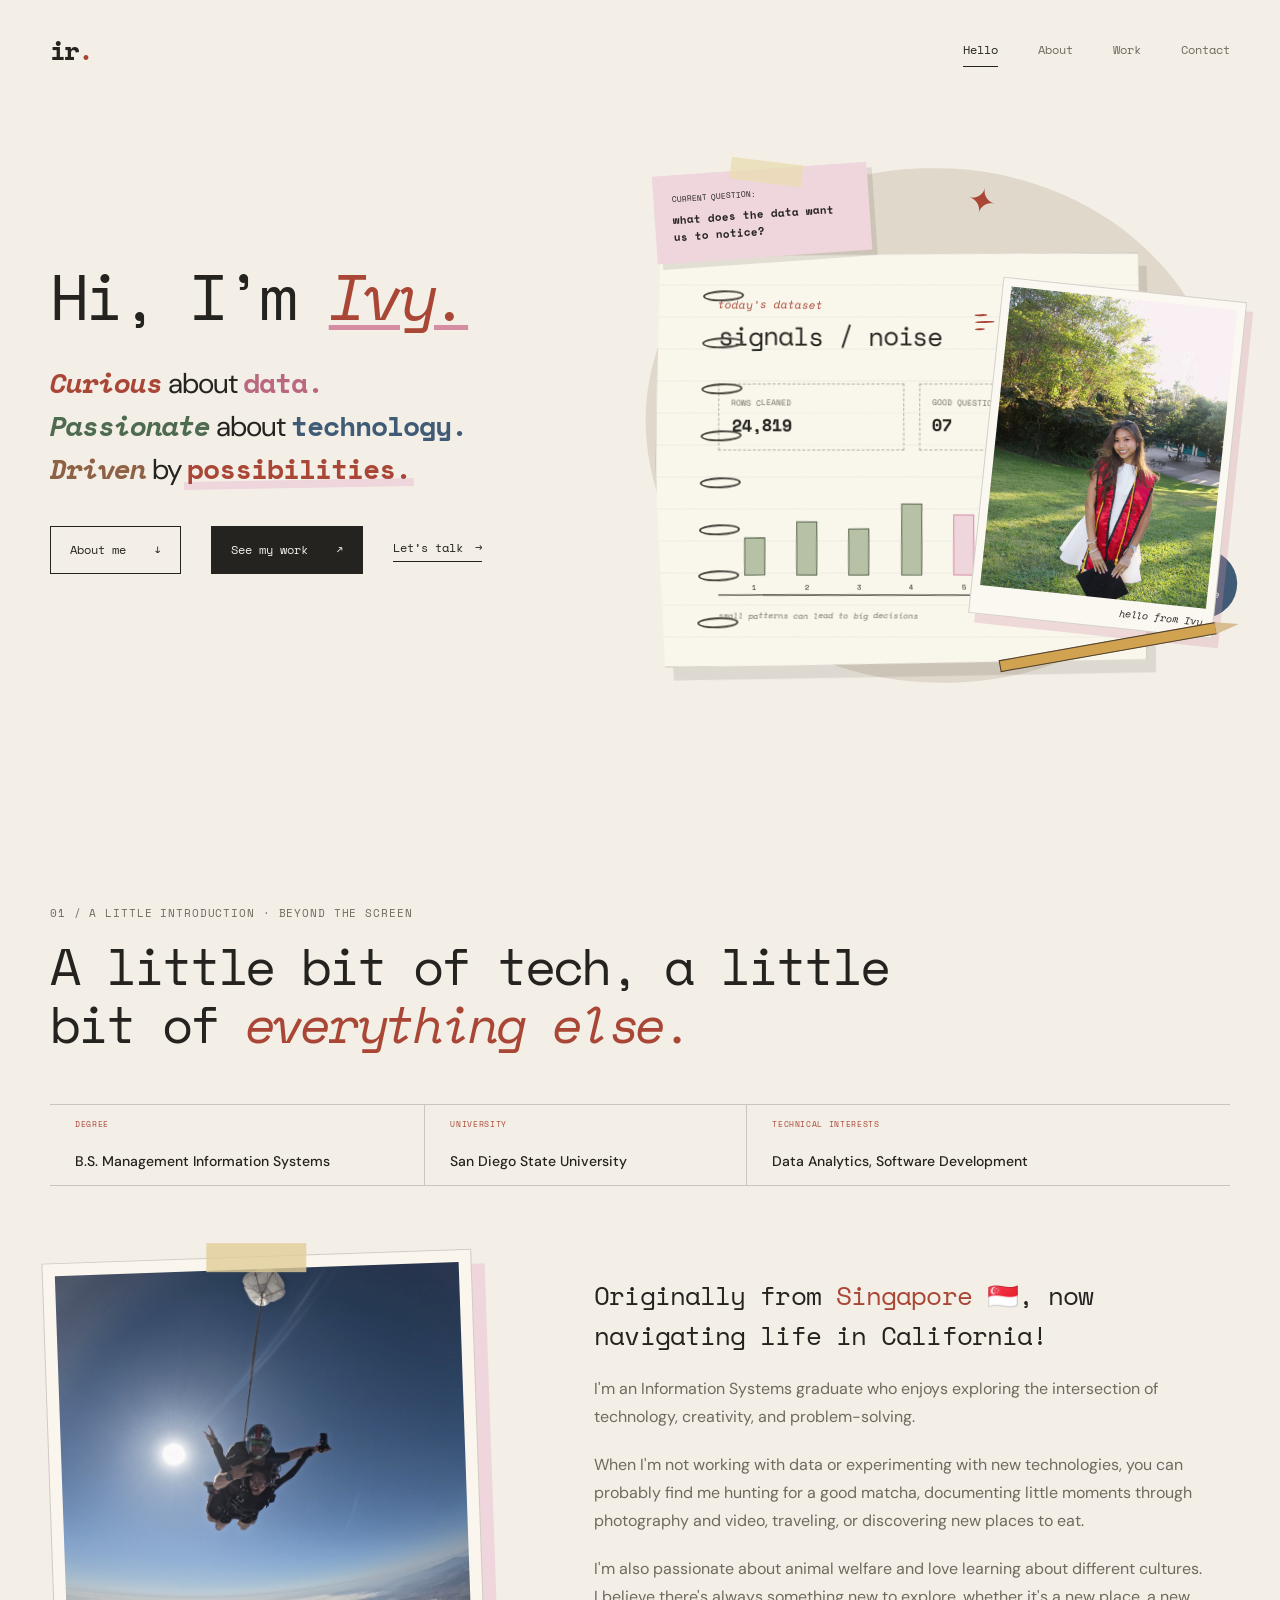
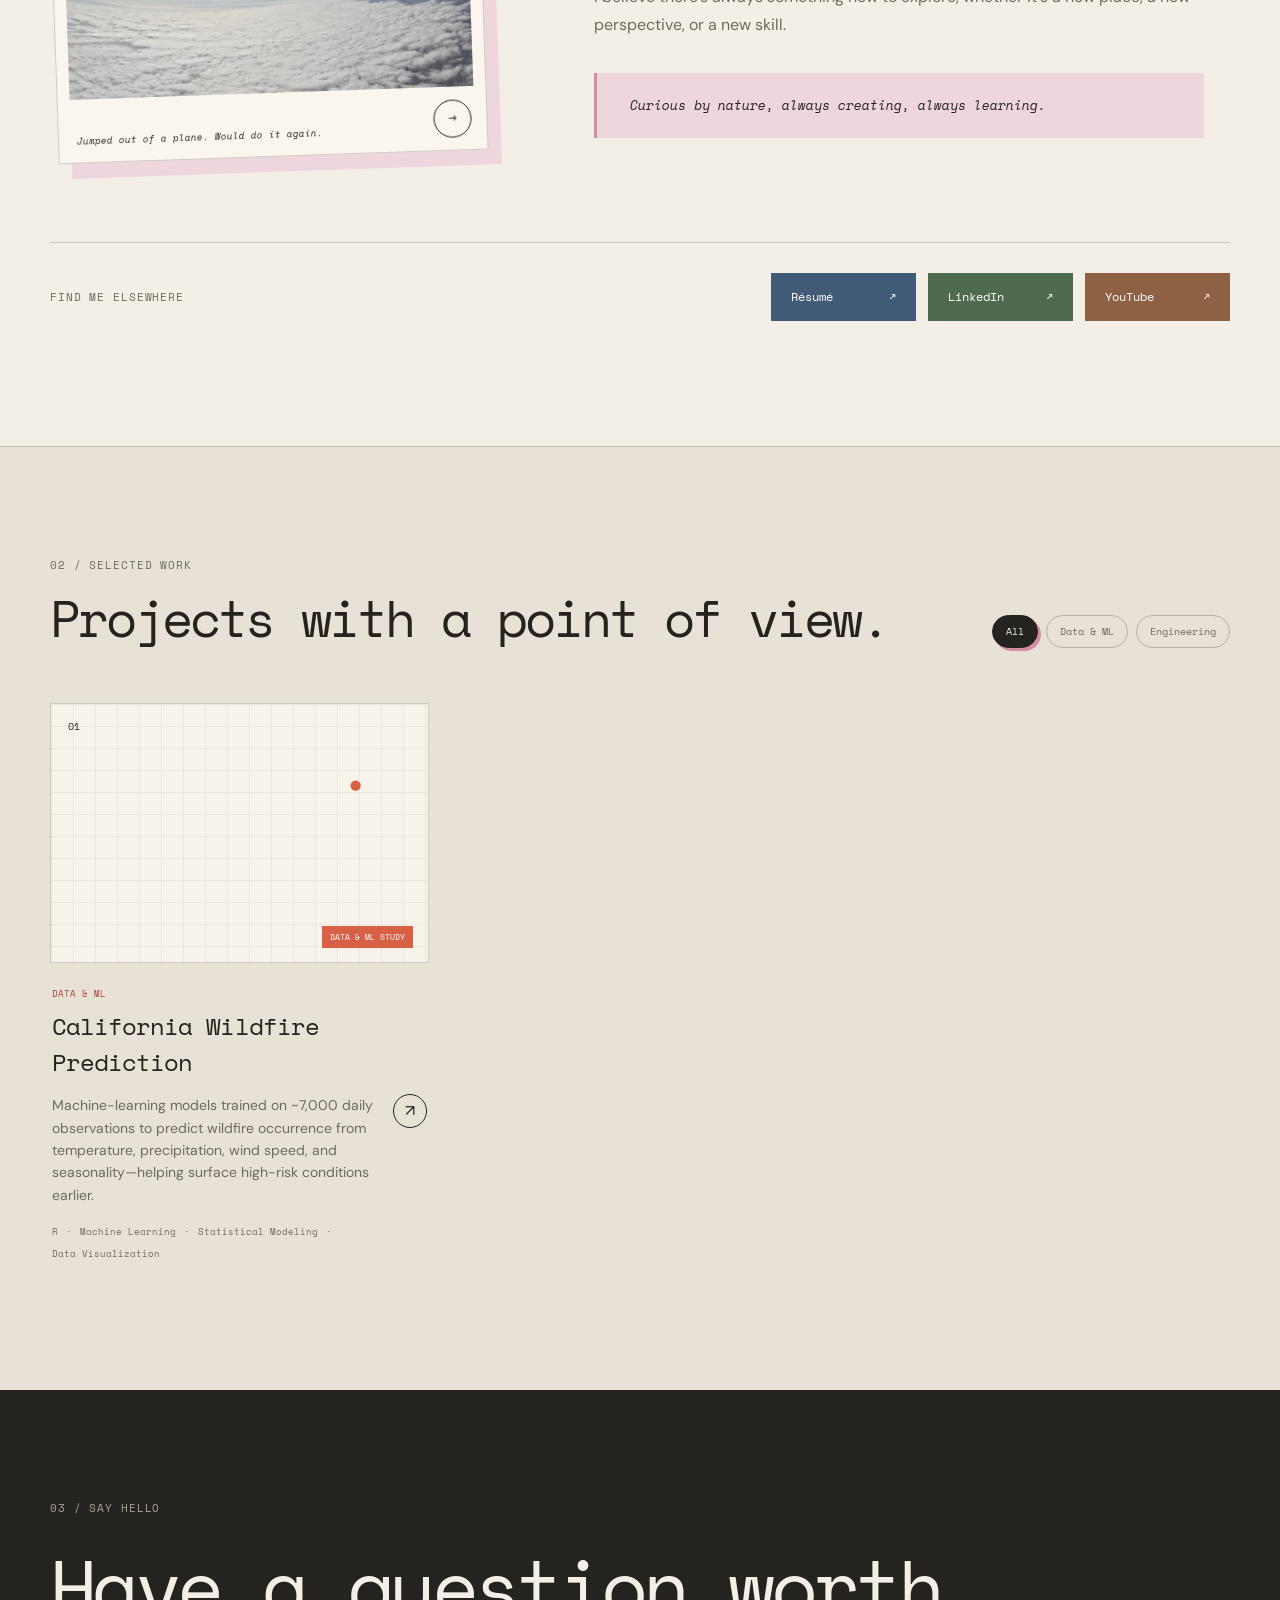
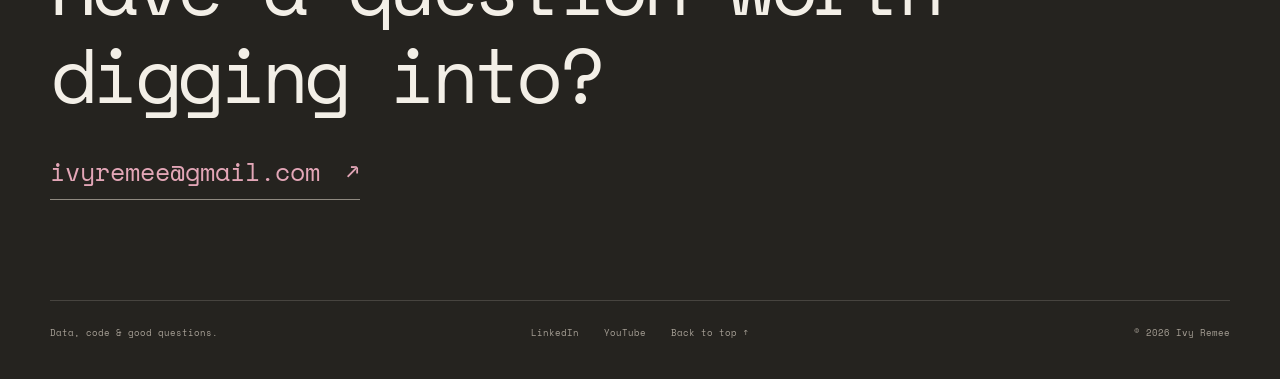
==== index.html @ c8274f77 "Update image sources from .jpg to .png" ====
<!DOCTYPE html>
<html lang="en">
<head>
  <meta charset="UTF-8">
  <meta name="viewport" content="width=device-width, initial-scale=1.0">
  <title>Ivy Remee | Portfolio</title>
  <link rel="icon" href="favicon.png">
  <style>
    @import url("https://fonts.googleapis.com/css2?family=DM+Sans:wght@400;500;600&family=Space+Mono:ital,wght@0,400;0,700;1,400&display=swap");

    /* ==========================================================
       Design tokens
       ========================================================== */
    :root {
      /* colors */
      --color-paper: #f3efe7;
      --color-ink: #25231f;
      --color-muted: #6f6a60;
      --color-terracotta: #a94635;
      --color-pink: #d58da3;
      --color-pink-soft: #efd6dc;
      --color-sage: #b6c1a6;
      --color-line: rgba(37, 35, 31, 0.2);
      --color-green: #4e6b50;
      --color-blue: #405b75;
      --color-brown: #8e6145;
      --color-fire: #d86045;
      --color-rose: #b96880;
      --color-desk: #dfd8cb;
      --color-work: #e8e1d5;
      --color-card: #f7f3eb;
      --color-footer-muted: #a7a096;

      /* typography */
      --font-sans: "DM Sans", sans-serif;
      --font-mono: "Space Mono", monospace;
      --fs-7: 7px;
      --fs-8: 8px;
      --fs-9: 9px;
      --fs-10: 10px;
      --fs-11: 11px;
      --fs-12: 12px;
      --fs-13: 13px;
      --fs-14: 14px;
      --fs-16: 16px;
      --fs-17: 17px;
      --fs-18: 18px;
      --fs-24: 24px;
      --fs-26: 26px;

      /* spacing */
      --space-4: 4px;
      --space-8: 8px;
      --space-12: 12px;
      --space-14: 14px;
      --space-16: 16px;
      --space-20: 20px;
      --space-22: 22px;
      --space-24: 24px;
      --space-25: 25px;
      --space-30: 30px;
      --space-35: 35px;
      --space-40: 40px;
      --space-55: 55px;
      --space-65: 65px;

      /* layout */
      --shell-width: 1180px;
      --header-height: 100px;
    }

    /* ==========================================================
       Reset / base
       ========================================================== */
    *,
    *::before,
    *::after {
      box-sizing: border-box;
      border: 0 solid;
      margin: 0;
      padding: 0;
    }

    html {
      scroll-behavior: smooth;
      line-height: 1.5;
      -webkit-text-size-adjust: 100%;
    }

    body {
      min-width: 320px;
      overflow-x: clip;
      background: var(--color-paper);
      color: var(--color-ink);
      font-family: var(--font-sans);
    }

    h1, h2, h3 { font-size: inherit; font-weight: inherit; }
    a { color: inherit; text-decoration: inherit; -webkit-tap-highlight-color: transparent; }
    strong { font-weight: bolder; }
    ul { list-style: none; }
    img, svg { display: block; vertical-align: middle; }
    img { max-width: 100%; height: auto; }

    button {
      font: inherit;
      color: inherit;
      background: transparent;
      cursor: pointer;
      -webkit-tap-highlight-color: transparent;
    }

    ::selection {
      background: var(--color-pink-soft);
      color: var(--color-ink);
    }

    /* ==========================================================
       Shared blocks
       ========================================================== */
    .page-shell {
      width: min(var(--shell-width), calc(100% - 80px));
      margin: 0 auto;
    }

    .kicker {
      display: flex;
      align-items: center;
      gap: 10px;
      color: var(--color-muted);
      font-family: var(--font-mono);
      font-size: var(--fs-11);
      letter-spacing: 0.08em;
      text-transform: uppercase;
    }

    .kicker--light {
      color: #aaa398;
    }

    .section-title {
      margin-top: 15px;
      font-family: var(--font-mono);
      font-size: clamp(32px, 4vw, 52px);
      font-weight: 400;
      letter-spacing: -0.06em;
      line-height: 1.15;
    }

    .section-title--footer {
      margin: 25px 0 35px;
      font-size: clamp(40px, 6vw, 80px);
    }

    .button {
      display: inline-flex;
      padding: 14px 19px;
      align-items: center;
      gap: 28px;
      border: 1px solid var(--color-ink);
      font-family: var(--font-mono);
      font-size: var(--fs-12);
      text-decoration: none;
      transition: transform 180ms ease, box-shadow 180ms ease;
    }

    .button:hover {
      transform: translate(-3px, -3px);
      box-shadow: 4px 4px 0 var(--color-terracotta);
    }

    .button--dark {
      background: var(--color-ink);
      color: var(--color-paper);
    }

    .button--light {
      background: transparent;
      color: var(--color-ink);
    }

    .button--light:hover {
      box-shadow: 4px 4px 0 var(--color-pink);
    }

    .button--wide {
      min-width: 145px;
      justify-content: space-between;
    }

    .button--resume {
      border-color: var(--color-blue);
      background: var(--color-blue);
      color: white;
    }

    .button--resume:hover {
      box-shadow: 4px 4px 0 rgba(64, 91, 117, 0.35);
    }

    .button--linkedin {
      border-color: var(--color-green);
      background: var(--color-green);
      color: white;
    }

    .button--linkedin:hover {
      box-shadow: 4px 4px 0 rgba(78, 107, 80, 0.35);
    }

    .button--youtube {
      border-color: var(--color-brown);
      background: var(--color-brown);
      color: white;
    }

    .button--youtube:hover {
      box-shadow: 4px 4px 0 rgba(142, 97, 69, 0.35);
    }

    .text-link {
      display: inline-flex;
      padding-bottom: 4px;
      align-items: center;
      gap: 12px;
      border-bottom: 1px solid var(--color-ink);
      color: var(--color-ink);
      font-family: var(--font-mono);
      font-size: var(--fs-12);
      text-decoration: none;
    }

    .text-link__icon {
      transition: transform 180ms ease;
    }

    .text-link:hover .text-link__icon {
      transform: translateX(5px);
    }

    /* ==========================================================
       Header / navigation
       ========================================================== */
    .header {
      position: absolute;
      z-index: 20;
      top: 0;
      right: 0;
      left: 0;
      display: flex;
      width: min(var(--shell-width), calc(100% - 80px));
      height: var(--header-height);
      margin: 0 auto;
      align-items: center;
      justify-content: space-between;
    }

    .header__logo {
      color: var(--color-ink);
      font-family: var(--font-mono);
      font-size: 26px;
      font-weight: 700;
      letter-spacing: -2px;
      text-decoration: none;
    }

    .header__logo-dot {
      color: var(--color-terracotta);
    }

    .header__toggle {
      display: none;
    }

    .nav {
      display: flex;
      align-items: center;
      gap: 40px;
    }

    .nav__link {
      position: relative;
      color: var(--color-muted);
      font-family: var(--font-mono);
      font-size: var(--fs-12);
      text-decoration: none;
    }

    .nav__link::after {
      position: absolute;
      right: 0;
      bottom: -8px;
      left: 0;
      height: 1px;
      background: var(--color-ink);
      content: "";
      transform: scaleX(0);
      transform-origin: right;
      transition: transform 250ms ease;
    }

    .nav__link:hover,
    .nav__link--active {
      color: var(--color-ink);
    }

    .nav__link:hover::after,
    .nav__link--active::after {
      transform: scaleX(1);
      transform-origin: left;
    }

    /* ==========================================================
       Hero
       ========================================================== */
    .hero {
      display: grid;
      min-height: 780px;
      padding-top: 145px;
      padding-bottom: 90px;
      grid-template-columns: 0.92fr 1.08fr;
      align-items: center;
      gap: 70px;
    }

    .hero__title {
      margin: 0 0 25px;
      font-family: var(--font-mono);
      font-weight: 400;
    }

    .hero__greeting {
      display: block;
      font-size: clamp(44px, 5vw, 72px);
      letter-spacing: -0.065em;
      line-height: 1.08;
    }

    .hero__name {
      color: var(--color-terracotta);
      font-style: italic;
      text-decoration: underline;
      text-decoration-color: var(--color-pink);
      text-decoration-thickness: 5px;
      text-underline-offset: 5px;
    }

    .hero__statement {
      display: flex;
      margin-top: 34px;
      flex-direction: column;
      gap: 5px;
      font-family: var(--font-sans);
      font-size: clamp(21px, 2.2vw, 31px);
      letter-spacing: -0.035em;
      line-height: 1.28;
    }

    .hero__line {
      display: block;
    }

    .hero__lead,
    .hero__keyword {
      font-family: var(--font-mono);
      font-style: normal;
      font-weight: 700;
    }

    .hero__lead--1 { color: var(--color-terracotta); font-style: italic; }
    .hero__keyword--1 { color: var(--color-rose); }
    .hero__lead--2 { color: var(--color-green); font-style: italic; }
    .hero__keyword--2 { color: var(--color-blue); }
    .hero__lead--3 { color: var(--color-brown); font-style: italic; }

    .hero__keyword--3 {
      position: relative;
      color: var(--color-terracotta);
    }

    .hero__keyword--3::after {
      position: absolute;
      z-index: -1;
      right: -3px;
      bottom: 1px;
      left: -3px;
      height: 8px;
      background: var(--color-pink-soft);
      content: "";
      transform: rotate(-1deg);
    }

    .hero__actions {
      display: flex;
      margin-top: 38px;
      align-items: center;
      gap: 30px;
    }

    /* Desk scene */
    .desk {
      position: relative;
      min-height: 530px;
      transform: rotate(1deg);
    }

    .desk::before {
      position: absolute;
      inset: 15px 5px 0 15px;
      border-radius: 49% 51% 48% 52%;
      background: var(--color-desk);
      content: "";
      transform: rotate(-3deg);
    }

    .desk__tape {
      position: absolute;
      z-index: 5;
      top: 11px;
      left: 95px;
      width: 72px;
      height: 22px;
      background: rgba(235, 221, 179, 0.77);
      transform: rotate(6deg);
    }

    .desk__star {
      position: absolute;
      z-index: 6;
      top: 22px;
      right: 238px;
      color: var(--color-terracotta);
      font-size: 34px;
      transform: rotate(13deg);
    }

    .desk__portrait {
      position: absolute;
      z-index: 6;
      top: 133px;
      right: -12px;
      width: 245px;
      margin: 0;
      padding: 8px 8px 28px;
      border: 1px solid rgba(37, 35, 31, 0.18);
      background: #fbf8f1;
      box-shadow: 7px 9px 0 rgba(213, 141, 163, 0.28);
      transform: rotate(5deg);
      transform-origin: 50% 12%;
      animation: portrait-sway 4.5s ease-in-out infinite;
      transition: box-shadow 220ms ease;
    }

    .desk__portrait:hover {
      box-shadow: 10px 13px 0 rgba(213, 141, 163, 0.42);
      animation-play-state: paused;
    }

    .desk__motion {
      position: absolute;
      top: 38px;
      left: -25px;
      display: flex;
      flex-direction: column;
      gap: 5px;
      transform: rotate(-8deg);
    }

    .desk__motion-mark {
      display: block;
      height: 2px;
      border-radius: 50%;
      background: var(--color-terracotta);
      animation: motion-mark 2.25s ease-in-out infinite;
    }

    .desk__motion-mark--1 { width: 13px; }
    .desk__motion-mark--2 { width: 20px; animation-delay: 120ms; }
    .desk__motion-mark--3 { width: 10px; animation-delay: 240ms; }

    .desk__portrait-img {
      display: block;
      width: 100%;
      height: 300px;
      object-fit: cover;
      object-position: 50% 66%;
      filter: saturate(0.9) contrast(0.97);
    }

    .desk__portrait-caption {
      position: absolute;
      right: 10px;
      bottom: 7px;
      font-family: var(--font-mono);
      font-size: var(--fs-10);
      font-style: italic;
    }

    .desk__note {
      position: absolute;
      z-index: 4;
      top: 19px;
      left: 20px;
      width: 215px;
      padding: 18px;
      background: var(--color-pink-soft);
      box-shadow: 5px 6px 0 rgba(63, 51, 43, 0.12);
      transform: rotate(-5deg);
    }

    .desk__note-label,
    .desk__note-text {
      display: block;
      font-family: var(--font-mono);
    }

    .desk__note-label {
      margin-bottom: 7px;
      font-size: var(--fs-8);
      text-transform: uppercase;
    }

    .desk__note-text {
      font-size: var(--fs-11);
      line-height: 1.5;
    }

    .desk__sticker {
      position: absolute;
      z-index: 5;
      right: -12px;
      bottom: 68px;
      display: flex;
      width: 72px;
      height: 72px;
      border: 2px solid var(--color-paper);
      border-radius: 50%;
      background: var(--color-blue);
      color: white;
      transform: rotate(9deg);
      align-items: center;
      justify-content: center;
      font-family: var(--font-mono);
      font-size: var(--fs-10);
      text-align: center;
    }

    .desk__pencil {
      position: absolute;
      z-index: 7;
      right: 8px;
      bottom: 33px;
      width: 220px;
      height: 12px;
      border: 1px solid #493f34;
      background: #d1a24f;
      transform: rotate(-11deg);
    }

    .desk__pencil::after {
      position: absolute;
      top: -1px;
      right: -24px;
      border-top: 6px solid transparent;
      border-bottom: 6px solid transparent;
      border-left: 24px solid #d7bd91;
      content: "";
    }

    @keyframes portrait-sway {
      0%, 100% { transform: translateX(-3px) rotate(3.5deg); }
      50% { transform: translateX(7px) rotate(6deg); }
    }

    @keyframes motion-mark {
      0%, 100% { opacity: 0.3; transform: translateX(3px) scaleX(0.8); }
      50% { opacity: 0.9; transform: translateX(-3px) scaleX(1); }
    }

    /* Notebook */
    .notebook {
      position: absolute;
      z-index: 2;
      top: 100px;
      right: 82px;
      bottom: 15px;
      left: 25px;
      filter: drop-shadow(9px 13px 0 rgba(64, 52, 42, 0.12));
    }

    .notebook__binding {
      position: absolute;
      z-index: 3;
      top: 23px;
      bottom: 18px;
      left: 45px;
      display: flex;
      flex-direction: column;
      justify-content: space-around;
    }

    .notebook__ring {
      display: block;
      width: 41px;
      height: 11px;
      border: 2px solid #47433d;
      border-radius: 50%;
      background: transparent;
      transform: rotate(-3deg);
    }

    .notebook__page {
      height: 100%;
      overflow: hidden;
      padding: 43px 42px 32px 62px;
      border: 1px solid rgba(61, 55, 46, 0.28);
      background-color: #f9f6ec;
      background-image: repeating-linear-gradient(transparent, transparent 31px, rgba(69, 90, 114, 0.14) 32px);
      clip-path: polygon(1% 1%, 98% 0, 100% 98%, 2% 100%, 0 52%);
      transform: rotate(-1deg);
    }

    .notebook__scribble {
      color: var(--color-terracotta);
      font-family: var(--font-mono);
      font-size: var(--fs-11);
      font-style: italic;
    }

    .notebook__title {
      margin: 3px 0 28px;
      font-family: var(--font-mono);
      font-size: var(--fs-26);
      font-weight: 400;
      letter-spacing: -0.04em;
    }

    .notebook__metrics {
      display: grid;
      margin-bottom: 25px;
      grid-template-columns: 1fr 1fr;
      gap: 15px;
    }

    .notebook__metric {
      padding: 12px;
      border: 1px dashed rgba(37, 35, 31, 0.35);
      background: rgba(249, 246, 236, 0.65);
    }

    .notebook__metric-label,
    .notebook__metric-value {
      display: block;
    }

    .notebook__metric-label {
      color: var(--color-muted);
      font-family: var(--font-mono);
      font-size: var(--fs-8);
      text-transform: uppercase;
    }

    .notebook__metric-value {
      margin-top: 4px;
      font-family: var(--font-mono);
      font-size: var(--fs-17);
    }

    .notebook__chart {
      display: flex;
      height: 120px;
      padding: 0 10px 19px;
      align-items: flex-end;
      justify-content: space-around;
      border-bottom: 1px solid var(--color-ink);
    }

    .notebook__bar {
      position: relative;
      width: 21px;
      background: var(--color-sage);
      border: 1px solid #5f6953;
      transition: height 250ms ease, background 180ms ease;
    }

    .notebook__bar:hover {
      height: 100% !important;
      background: var(--color-pink);
    }

    .notebook__bar--highlight {
      background: var(--color-pink-soft);
      border-color: var(--color-pink);
    }

    .notebook__bar-label {
      position: absolute;
      bottom: -18px;
      width: 100%;
      font-family: var(--font-mono);
      font-size: var(--fs-7);
      font-style: normal;
      text-align: center;
    }

    .notebook__caption {
      margin-top: 14px;
      color: var(--color-muted);
      font-family: var(--font-mono);
      font-size: var(--fs-8);
      font-style: italic;
    }

    /* ==========================================================
       About
       ========================================================== */
    .about {
      padding-top: 125px;
      padding-bottom: 125px;
    }

    .about__title {
      max-width: 900px;
    }

    .about__title-em {
      color: var(--color-terracotta);
      font-weight: 400;
    }

    .facts {
      display: grid;
      margin-top: 50px;
      border-top: 1px solid var(--color-line);
      border-bottom: 1px solid var(--color-line);
      grid-template-columns: 1.05fr 0.9fr 1.35fr;
    }

    .facts__item {
      display: flex;
      height: 80px;
      min-height: 80px;
      padding: 13px 25px;
      flex-direction: column;
      justify-content: space-between;
      gap: 7px;
    }

    .facts__item:not(:last-child) {
      border-right: 1px solid var(--color-line);
    }

    .facts__label {
      color: var(--color-terracotta);
      font-family: var(--font-mono);
      font-size: var(--fs-8);
      letter-spacing: 0.08em;
      text-transform: uppercase;
    }

    .facts__value {
      font-size: var(--fs-14);
      font-weight: 500;
      line-height: 1.5;
    }

    .about__story {
      display: grid;
      margin-top: 70px;
      grid-template-columns: minmax(280px, 0.82fr) 1.18fr;
      align-items: center;
      gap: clamp(45px, 8vw, 110px);
    }

    .about__photo {
      position: relative;
      width: 100%;
      max-width: 430px;
      margin: 0;
      padding: 12px 12px 63px;
      border: 1px solid rgba(37, 35, 31, 0.2);
      background: #faf6ed;
      box-shadow: 13px 15px 0 var(--color-pink-soft);
      transform: rotate(-2deg);
      transition: transform 240ms ease, box-shadow 240ms ease;
    }

    .about__photo:hover {
      box-shadow: 17px 20px 0 rgba(213, 141, 163, 0.42);
      transform: rotate(0) translateY(-5px);
    }

    .about__tape {
      position: absolute;
      z-index: 2;
      top: -14px;
      left: 50%;
      width: 100px;
      height: 29px;
      background: rgba(225, 205, 153, 0.8);
      transform: translateX(-50%) rotate(2deg);
    }

    .about__image {
      display: block;
      width: 100%;
      height: auto;
      aspect-ratio: 1 / 1.05;
      object-fit: cover;
      object-position: 50% 66%;
      filter: saturate(0.9) contrast(0.97);
      animation: photo-reveal 420ms ease both;
    }

    .about__labels {
      position: absolute;
      z-index: 3;
      inset: 12px 12px 63px;
      pointer-events: none;
    }

    .about__labels[hidden] {
      display: none;
    }

    .about__label {
      position: absolute;
      padding: 4px 7px;
      border: 1px solid rgba(37, 35, 31, 0.25);
      border-radius: 20px;
      background: rgba(250, 246, 237, 0.93);
      box-shadow: 2px 2px 0 rgba(213, 141, 163, 0.4);
      font-family: var(--font-mono);
      font-size: var(--fs-9);
      line-height: 1;
      white-space: nowrap;
    }

    .about__label::after {
      position: absolute;
      color: var(--color-terracotta);
      content: "↝";
      font-size: 22px;
      font-weight: 700;
    }

    .about__label--down-right::after { top: 8px; left: 75%; transform: rotate(43deg); }
    .about__label--down-left::after { top: 8px; right: 75%; transform: scaleX(-1) rotate(43deg); }
    .about__label--up-right::after { bottom: 8px; left: 75%; transform: rotate(-43deg); }
    .about__label--up-left::after { right: 75%; bottom: 8px; transform: scaleX(-1) rotate(-43deg); }

    .about__caption {
      position: absolute;
      right: 70px;
      bottom: 15px;
      left: 18px;
      overflow: hidden;
      font-family: var(--font-mono);
      font-size: var(--fs-9);
      font-style: italic;
      line-height: 1.45;
      text-overflow: ellipsis;
      white-space: nowrap;
    }

    .about__controls {
      position: absolute;
      right: 15px;
      bottom: 12px;
      display: flex;
      gap: 6px;
    }

    .about__next {
      display: grid;
      width: 38px;
      height: 38px;
      border: 1px solid var(--color-ink);
      border-radius: 50%;
      background: transparent;
      color: var(--color-ink);
      place-items: center;
      font-family: var(--font-mono);
      font-size: var(--fs-13);
      transition: background 180ms ease, color 180ms ease, transform 180ms ease;
      animation: next-button-pulse 1.5s ease-in-out infinite;
    }

    .about__next:hover {
      background: var(--color-ink);
      color: var(--color-paper);
      transform: translateY(-2px);
    }

    @keyframes photo-reveal {
      from { opacity: 0; transform: scale(0.985); }
      to { opacity: 1; transform: scale(1); }
    }

    @keyframes next-button-pulse {
      0%, 100% { box-shadow: 0 0 0 0 rgba(213, 141, 163, 0); opacity: 0.72; }
      50% { box-shadow: 0 0 0 6px rgba(213, 141, 163, 0.24); opacity: 1; }
    }

    .about__copy {
      max-width: 610px;
    }

    .about__text {
      margin-bottom: 20px;
      color: var(--color-muted);
      font-size: var(--fs-16);
      line-height: 1.75;
    }

    .about__text--lead {
      color: var(--color-ink);
      font-family: var(--font-mono);
      font-size: clamp(19px, 2vw, 26px);
      letter-spacing: -0.035em;
      line-height: 1.55;
    }

    .about__accent {
      color: var(--color-terracotta);
      font-weight: 400;
    }

    .about__quote {
      position: relative;
      margin: 34px 0 0;
      padding: 21px 24px 21px 33px;
      border-left: 3px solid var(--color-pink);
      background: var(--color-pink-soft);
      font-family: var(--font-mono);
      font-size: var(--fs-13);
      font-style: italic;
      line-height: 1.7;
    }

    .about__links {
      display: flex;
      margin-top: 85px;
      padding-top: 30px;
      border-top: 1px solid var(--color-line);
      align-items: center;
      justify-content: space-between;
      gap: 25px;
    }

    .about__links-actions {
      display: flex;
      gap: 12px;
    }

    /* ==========================================================
       Work
       ========================================================== */
    .work {
      padding: 110px 0 120px;
      border-top: 1px solid var(--color-line);
      background: var(--color-work);
    }

    .work__header {
      display: flex;
      margin-bottom: 55px;
      align-items: flex-end;
      justify-content: space-between;
    }

    .filters {
      display: flex;
      gap: 8px;
    }

    .filters__button {
      padding: 8px 13px;
      border: 1px solid rgba(37, 35, 31, 0.25);
      border-radius: 30px;
      background: transparent;
      color: var(--color-muted);
      font-family: var(--font-mono);
      font-size: var(--fs-10);
      transition: 180ms ease;
    }

    .filters__button:hover,
    .filters__button--selected {
      border-color: var(--color-ink);
      background: var(--color-ink);
      color: var(--color-paper);
      box-shadow: 3px 3px 0 var(--color-pink);
    }

    .project-grid {
      display: grid;
      grid-template-columns: repeat(3, 1fr);
      gap: 22px;
    }

    .project-card {
      min-width: 0;
      transition: transform 220ms ease;
    }

    .project-card[hidden] {
      display: none;
    }

    .project-card:hover {
      transform: translateY(-8px);
    }

    .project-card__preview {
      position: relative;
      display: flex;
      height: 260px;
      overflow: hidden;
      padding: 34px;
      align-items: center;
      border: 1px solid var(--color-line);
      background-color: var(--color-card);
      background-image:
        linear-gradient(rgba(37, 35, 31, 0.055) 1px, transparent 1px),
        linear-gradient(90deg, rgba(37, 35, 31, 0.055) 1px, transparent 1px);
      background-size: 22px 22px;
    }

    .project-card__number {
      position: absolute;
      top: 15px;
      left: 17px;
      font-family: var(--font-mono);
      font-size: var(--fs-10);
    }

    .project-card__tag {
      position: absolute;
      right: 15px;
      bottom: 14px;
      padding: 5px 8px;
      background: var(--accent);
      color: white;
      font-family: var(--font-mono);
      font-size: var(--fs-8);
      text-transform: uppercase;
    }

    .project-card__line {
      width: 100%;
      overflow: visible;
    }

    .project-card__line-path {
      fill: none;
      stroke: var(--accent);
      stroke-dasharray: 520;
      stroke-dashoffset: 520;
      stroke-linecap: round;
      stroke-width: 3;
      transition: stroke-dashoffset 1.2s ease;
    }

    .project-card:hover .project-card__line-path {
      stroke-dashoffset: 0;
    }

    .project-card__bars {
      display: flex;
      width: 100%;
      height: 135px;
      align-items: flex-end;
      justify-content: space-between;
      gap: 7px;
    }

    .project-card__bar {
      flex: 1;
      border: 1px solid rgba(37, 35, 31, 0.4);
      transition: height 300ms ease;
    }

    .project-card:hover .project-card__bar:nth-child(odd) {
      height: 92% !important;
    }

    .project-card__code {
      width: 100%;
      padding: 25px 18px;
      border: 1px solid var(--color-ink);
      background: #e9e3d9;
      box-shadow: 7px 7px 0 rgba(64, 91, 117, 0.25);
    }

    .project-card__code-line {
      display: block;
      height: 8px;
      margin: 11px 0;
      background: rgba(64, 91, 117, 0.38);
      transition: width 350ms ease;
    }

    .project-card:hover .project-card__code-line {
      width: 90% !important;
    }

    .project-card__info {
      padding: 24px 2px 10px;
    }

    .project-card__category {
      color: var(--color-terracotta);
      font-family: var(--font-mono);
      font-size: var(--fs-9);
      text-transform: uppercase;
    }

    .project-card__title {
      margin: 8px 0 14px;
      font-family: var(--font-mono);
      font-size: var(--fs-24);
      font-weight: 400;
      letter-spacing: -0.04em;
    }

    .project-card__detail {
      display: flex;
      align-items: flex-start;
      gap: 14px;
    }

    .project-card__description {
      color: var(--color-muted);
      font-size: var(--fs-14);
      line-height: 1.6;
    }

    .project-card__open {
      flex: 0 0 34px;
      height: 34px;
      border: 1px solid var(--color-ink);
      border-radius: 50%;
      background: transparent;
      transition: 180ms ease;
    }

    .project-card__open:hover {
      background: var(--color-ink);
      color: white;
      transform: rotate(45deg);
    }

    .project-card__tools {
      display: flex;
      margin: 19px 0 0;
      padding: 0;
      flex-wrap: wrap;
      gap: 8px;
    }

    .project-card__tool {
      color: var(--color-muted);
      font-family: var(--font-mono);
      font-size: var(--fs-9);
    }

    .project-card__tool:not(:last-child)::after {
      margin-left: 8px;
      content: "·";
    }

    /* ==========================================================
       Case study modal
       ========================================================== */
    .modal {
      position: fixed;
      z-index: 100;
      inset: 0;
      overflow-y: auto;
      padding: 35px;
      background: rgba(37, 35, 31, 0.72);
      backdrop-filter: blur(8px);
    }

    .modal[hidden] {
      display: none;
    }

    .modal__dialog {
      position: relative;
      width: min(100%, 1040px);
      margin: 0 auto;
      padding: clamp(38px, 6vw, 80px);
      border: 1px solid rgba(37, 35, 31, 0.25);
      background-color: #f5f0e7;
      background-image:
        linear-gradient(rgba(37, 35, 31, 0.035) 1px, transparent 1px),
        linear-gradient(90deg, rgba(37, 35, 31, 0.035) 1px, transparent 1px);
      background-size: 26px 26px;
      box-shadow: 18px 22px 0 rgba(37, 35, 31, 0.22);
    }

    .modal__close {
      position: absolute;
      z-index: 2;
      top: 22px;
      right: 22px;
      display: grid;
      width: 42px;
      height: 42px;
      border: 1px solid var(--color-ink);
      border-radius: 50%;
      background: var(--color-paper);
      color: var(--color-ink);
      font-size: 25px;
      line-height: 1;
      place-items: center;
      transition: 180ms ease;
    }

    .modal__close:hover {
      background: var(--color-ink);
      color: var(--color-paper);
      transform: rotate(8deg);
    }

    .case-study__header {
      max-width: 800px;
    }

    .case-study__title {
      margin: 19px 0 25px;
      font-family: var(--font-mono);
      font-size: clamp(34px, 5vw, 62px);
      font-weight: 400;
      letter-spacing: -0.065em;
      line-height: 1.05;
    }

    .case-study__lead {
      max-width: 760px;
      color: var(--color-muted);
      font-size: var(--fs-16);
      line-height: 1.75;
    }

    .case-study__label {
      color: var(--color-terracotta);
      font-family: var(--font-mono);
      font-size: var(--fs-9);
      letter-spacing: 0.08em;
      text-transform: uppercase;
    }

    .case-study__columns {
      display: grid;
      margin-top: 65px;
      padding: 35px 0;
      border-top: 1px solid var(--color-line);
      border-bottom: 1px solid var(--color-line);
      grid-template-columns: 1fr 1fr;
      gap: 60px;
    }

    .case-study__checklist,
    .case-study__tags {
      margin: 22px 0 0;
      padding: 0;
      list-style: none;
    }

    .case-study__check {
      position: relative;
      margin: 11px 0;
      padding-left: 21px;
      color: var(--color-muted);
      font-size: var(--fs-14);
    }

    .case-study__check::before {
      position: absolute;
      top: 0;
      left: 0;
      color: var(--color-terracotta);
      content: "→";
      font-family: var(--font-mono);
    }

    .case-study__tags {
      display: flex;
      flex-wrap: wrap;
      gap: 8px;
    }

    .case-study__tag {
      padding: 7px 10px;
      border: 1px solid var(--color-line);
      border-radius: 30px;
      background: rgba(255, 255, 255, 0.32);
      font-family: var(--font-mono);
      font-size: var(--fs-9);
    }

    .insights {
      padding-top: 65px;
    }

    .insights__grid {
      display: grid;
      margin-top: 24px;
      grid-template-columns: 1fr;
      gap: 14px;
    }

    .insight {
      min-height: 240px;
      padding: 25px;
      border: 1px solid var(--color-line);
      background: rgba(250, 246, 237, 0.8);
    }

    .insight--visual {
      display: grid;
      padding: 18px;
      grid-template-columns: minmax(0, 1.35fr) minmax(240px, 0.65fr);
      align-items: center;
      gap: 35px;
    }

    .insight--1 { box-shadow: inset 0 5px 0 var(--color-fire); }
    .insight--2 { box-shadow: inset 0 5px 0 var(--color-green); }
    .insight--3 { box-shadow: inset 0 5px 0 var(--color-blue); }

    .insight__image {
      display: block;
      width: 100%;
      border: 1px solid rgba(37, 35, 31, 0.12);
      background: white;
    }

    .insight__num {
      color: var(--color-pink);
      font-family: var(--font-mono);
      font-size: var(--fs-10);
    }

    .insight__title {
      margin: 40px 0 16px;
      font-family: var(--font-mono);
      font-size: var(--fs-18);
      font-weight: 400;
      letter-spacing: -0.04em;
      line-height: 1.25;
    }

    .insight__text,
    .reflection__text {
      color: var(--color-muted);
      font-size: var(--fs-13);
      line-height: 1.68;
    }

    .outcomes {
      margin-top: 55px;
      padding: 34px;
      border-left: 5px solid var(--color-terracotta);
      background: var(--color-pink-soft);
    }

    .outcomes__list {
      display: grid;
      margin: 22px 0 0;
      padding: 0;
      grid-template-columns: 1fr 1fr;
      gap: 14px 35px;
      list-style: none;
    }

    .outcomes__item {
      position: relative;
      padding-left: 18px;
      font-size: var(--fs-13);
      line-height: 1.5;
    }

    .outcomes__item::before {
      position: absolute;
      left: 0;
      color: var(--color-terracotta);
      content: "•";
    }

    .reflection {
      display: grid;
      margin-top: 55px;
      grid-template-columns: 1fr 1fr;
      gap: 55px;
    }

    .reflection__item {
      padding-top: 25px;
      border-top: 1px solid var(--color-line);
    }

    .reflection__text {
      margin-top: 18px;
    }

    /* ==========================================================
       Footer
       ========================================================== */
    .footer {
      padding: 110px 0 40px;
      background: var(--color-ink);
      color: var(--color-paper);
    }

    .footer__contact {
      display: inline-flex;
      padding-bottom: 8px;
      align-items: center;
      gap: 25px;
      border-bottom: 1px solid #8f8980;
      color: #e3a6b7;
      font-family: var(--font-mono);
      font-size: clamp(17px, 2vw, 25px);
      text-decoration: none;
    }

    .footer__contact-icon {
      transition: transform 180ms ease;
    }

    .footer__contact:hover .footer__contact-icon {
      transform: translate(5px, -5px);
    }

    .footer__row {
      display: grid;
      margin-top: 100px;
      padding-top: 25px;
      border-top: 1px solid #47443f;
      grid-template-columns: 1fr auto 1fr;
      align-items: center;
      color: var(--color-footer-muted);
      font-family: var(--font-mono);
      font-size: var(--fs-9);
    }

    .footer__links {
      display: flex;
      gap: 25px;
    }

    .footer__link {
      color: inherit;
      text-decoration: none;
    }

    .footer__link:hover {
      color: white;
    }

    .footer__copyright {
      text-align: right;
    }

    /* ==========================================================
       Tablet — max-width 1024px
       ========================================================== */
    @media (max-width: 1024px) {
      .page-shell,
      .header {
        width: min(100% - 40px, 680px);
      }

      /* Hamburger navigation */
      .header__toggle {
        position: relative;
        z-index: 22;
        display: block;
        width: 34px;
        height: 34px;
        border: 0;
        background: transparent;
      }

      .header__toggle-bar {
        position: absolute;
        right: 2px;
        width: 25px;
        height: 1px;
        background: var(--color-ink);
        transition: transform 180ms ease;
      }

      .header__toggle-bar--top { top: 12px; }
      .header__toggle-bar--bottom { top: 20px; }

      .nav {
        position: fixed;
        top: 0;
        right: -100%;
        width: min(82vw, 340px);
        height: 100vh;
        padding: 110px 45px;
        flex-direction: column;
        align-items: flex-start;
        background: #e7dfd2;
        box-shadow: -20px 0 50px rgba(37, 35, 31, 0.12);
        gap: 30px;
        visibility: hidden;
        transition: right 280ms ease, visibility 0s linear 280ms;
      }

      .nav--open {
        right: 0;
        visibility: visible;
        transition: right 280ms ease, visibility 0s linear 0s;
      }

      .nav__link {
        font-size: var(--fs-18);
      }

      /* Layout */
      .hero {
        display: block;
        padding-top: 135px;
      }

      .hero__copy {
        position: relative;
        z-index: 3;
      }

      .desk {
        margin-top: 70px;
      }

      .project-grid {
        grid-template-columns: 1fr;
        gap: 55px;
      }

      .project-card__preview {
        height: 350px;
      }

      .about {
        padding-top: 100px;
      }

      .about__story {
        grid-template-columns: minmax(250px, 0.75fr) 1.25fr;
        gap: 45px;
      }

      .facts {
        grid-template-columns: 1fr;
      }

      .facts__item {
        height: 80px;
        min-height: 80px;
      }

      .facts__item:not(:last-child) {
        border-right: 0;
        border-bottom: 1px solid var(--color-line);
      }

      .about__links {
        align-items: flex-start;
        flex-direction: column;
      }

      .about__image {
        height: auto;
      }

      .insights__grid {
        grid-template-columns: 1fr;
      }

      .insight {
        min-height: auto;
      }

      .insight--visual {
        grid-template-columns: 1fr;
        gap: 22px;
      }
    }

    @media (min-width: 769px) and (max-width: 1024px) {
      .desk__portrait {
        top: -349px;
        right: 0;
        width: 210px;
      }

      .desk__portrait-img {
        height: 300px;
      }
    }

    /* ==========================================================
       Mobile — max-width 768px
       ========================================================== */
    @media (max-width: 768px) {
      .page-shell,
      .header {
        width: calc(100% - 34px);
      }

      .header {
        height: 78px;
      }

      .hero {
        min-height: auto;
        padding-top: 120px;
        padding-bottom: 70px;
      }

      .hero__title {
        margin-top: 20px;
      }

      .hero__greeting {
        font-size: clamp(40px, 12vw, 52px);
      }

      .hero__statement {
        margin-top: 28px;
        font-size: clamp(19px, 6vw, 25px);
        gap: 8px;
      }

      .hero__actions {
        align-items: flex-start;
        flex-direction: column;
        gap: 22px;
      }

      .desk {
        min-height: 430px;
        margin-top: 50px;
      }

      .notebook {
        top: 90px;
        right: -8px;
        left: 18px;
      }

      .notebook__page {
        padding: 38px 25px 23px 47px;
      }

      .notebook__binding {
        left: 8px;
      }

      .desk__note {
        left: 3px;
      }

      .desk__portrait {
        top: 35px;
        right: -2px;
        width: 170px;
        padding: 7px 7px 24px;
      }

      .desk__portrait-img {
        height: 215px;
      }

      .desk__portrait-caption {
        bottom: 6px;
        font-size: var(--fs-8);
      }

      .desk__star {
        top: 10px;
        right: 166px;
      }

      .desk__sticker {
        right: -4px;
      }

      .desk__pencil {
        right: -4px;
        width: 170px;
      }

      .work,
      .about {
        padding-top: 80px;
        padding-bottom: 80px;
      }

      .about__story {
        margin-top: 45px;
        grid-template-columns: 1fr;
        gap: 65px;
      }

      .about__photo {
        width: calc(100% - 14px);
        max-width: 430px;
      }

      .about__text--lead {
        font-size: 19px;
      }

      .about__links {
        margin-top: 60px;
      }

      .about__links-actions {
        width: 100%;
        flex-direction: column;
      }

      .button--wide {
        width: 100%;
      }

      .work__header {
        margin-bottom: 38px;
        align-items: flex-start;
        flex-direction: column;
        gap: 25px;
      }

      .filters {
        max-width: 100%;
        flex-wrap: wrap;
      }

      .project-card__preview {
        height: 260px;
      }

      .modal {
        padding: 0;
      }

      .modal__dialog {
        min-height: 100vh;
        padding: 68px 20px 45px;
        box-shadow: none;
      }

      .modal__close {
        top: 15px;
        right: 15px;
      }

      .case-study__title {
        font-size: 34px;
      }

      .case-study__columns,
      .reflection {
        grid-template-columns: 1fr;
        gap: 35px;
      }

      .outcomes {
        padding: 25px 20px;
      }

      .outcomes__list {
        grid-template-columns: 1fr;
      }

      .footer {
        padding-top: 80px;
      }

      .footer__row {
        margin-top: 75px;
        grid-template-columns: 1fr;
        gap: 22px;
      }

      .footer__copyright {
        text-align: left;
      }
    }

    @media (prefers-reduced-motion: reduce) {
      html {
        scroll-behavior: auto;
      }

      *,
      *::before,
      *::after {
        animation-duration: 0.01ms !important;
        animation-iteration-count: 1 !important;
        transition-duration: 0.01ms !important;
      }
    }
  </style>
</head>
<body>

  <header class="header">
    <a class="header__logo" href="#home" aria-label="Ivy Remee, home">ir<span class="header__logo-dot">.</span></a>
    <button class="header__toggle" type="button" aria-expanded="false" aria-controls="primary-nav" aria-label="Toggle navigation">
      <span class="header__toggle-bar header__toggle-bar--top"></span>
      <span class="header__toggle-bar header__toggle-bar--bottom"></span>
    </button>
    <nav class="nav" id="primary-nav" aria-label="Primary navigation">
      <a class="nav__link nav__link--active" href="#home">Hello</a>
      <a class="nav__link" href="#about">About</a>
      <a class="nav__link" href="#work">Work</a>
      <a class="nav__link" href="#contact">Contact</a>
    </nav>
  </header>

  <main>
    <!-- Hero -->
    <section class="hero page-shell" id="home">
      <div class="hero__copy">
        <h1 class="hero__title">
          <span class="hero__greeting">Hi, I’m <span class="hero__name">Ivy.</span></span>
          <span class="hero__statement">
            <span class="hero__line"><em class="hero__lead hero__lead--1">Curious</em> about <strong class="hero__keyword hero__keyword--1">data.</strong></span>
            <span class="hero__line"><em class="hero__lead hero__lead--2">Passionate</em> about <strong class="hero__keyword hero__keyword--2">technology.</strong></span>
            <span class="hero__line"><em class="hero__lead hero__lead--3">Driven</em> by <strong class="hero__keyword hero__keyword--3">possibilities.</strong></span>
          </span>
        </h1>
        <div class="hero__actions">
          <a class="button button--light" href="#about">About me <span aria-hidden="true">↓</span></a>
          <a class="button button--dark" href="#work">See my work <span aria-hidden="true">↗</span></a>
          <a class="text-link" href="mailto:hello@averykim.dev">Let’s talk <span class="text-link__icon" aria-hidden="true">→</span></a>
        </div>
      </div>

      <div class="desk" role="group" aria-label="An illustrated analyst's notebook with charts">
        <div class="desk__tape"></div>
        <div class="desk__star" aria-hidden="true">✦</div>
        <figure class="desk__portrait">
          <span class="desk__motion" aria-hidden="true">
            <i class="desk__motion-mark desk__motion-mark--1"></i>
            <i class="desk__motion-mark desk__motion-mark--2"></i>
            <i class="desk__motion-mark desk__motion-mark--3"></i>
          </span>
          <img class="desk__portrait-img" src="Grad.png" alt="Ivy's Graduation Photo">
          <figcaption class="desk__portrait-caption">hello from Ivy</figcaption>
        </figure>
        <div class="desk__note">
          <span class="desk__note-label">current question:</span>
          <strong class="desk__note-text">what does the data want us to notice?</strong>
        </div>
        <div class="notebook">
          <div class="notebook__binding" aria-hidden="true">
            <i class="notebook__ring"></i><i class="notebook__ring"></i><i class="notebook__ring"></i><i class="notebook__ring"></i>
            <i class="notebook__ring"></i><i class="notebook__ring"></i><i class="notebook__ring"></i><i class="notebook__ring"></i>
          </div>
          <div class="notebook__page">
            <p class="notebook__scribble">today’s dataset</p>
            <h2 class="notebook__title">signals / noise</h2>
            <div class="notebook__metrics">
              <div class="notebook__metric">
                <span class="notebook__metric-label">rows cleaned</span>
                <strong class="notebook__metric-value">24,819</strong>
              </div>
              <div class="notebook__metric">
                <span class="notebook__metric-label">good questions</span>
                <strong class="notebook__metric-value">07</strong>
              </div>
            </div>
            <div class="notebook__chart">
              <span class="notebook__bar" style="height:38%"><i class="notebook__bar-label">1</i></span>
              <span class="notebook__bar" style="height:54%"><i class="notebook__bar-label">2</i></span>
              <span class="notebook__bar" style="height:47%"><i class="notebook__bar-label">3</i></span>
              <span class="notebook__bar" style="height:72%"><i class="notebook__bar-label">4</i></span>
              <span class="notebook__bar notebook__bar--highlight" style="height:61%"><i class="notebook__bar-label">5</i></span>
              <span class="notebook__bar" style="height:88%"><i class="notebook__bar-label">6</i></span>
              <span class="notebook__bar" style="height:78%"><i class="notebook__bar-label">7</i></span>
            </div>
            <p class="notebook__caption">small patterns can lead to big decisions</p>
          </div>
        </div>
        <div class="desk__sticker">SQL<br>inside</div>
        <div class="desk__pencil" aria-hidden="true"></div>
      </div>
    </section>

    <!-- About -->
    <section class="about page-shell" id="about">
      <div class="about__lead">
        <p class="kicker">01 / A little introduction · Beyond the screen</p>
        <h2 class="section-title about__title">A little bit of tech, a little bit of <em class="about__title-em">everything else.</em></h2>
      </div>

      <div class="facts" aria-label="Education and technical background">
        <div class="facts__item">
          <span class="facts__label">Degree</span>
          <strong class="facts__value">B.S. Management Information Systems</strong>
        </div>
        <div class="facts__item">
          <span class="facts__label">University</span>
          <strong class="facts__value">San Diego State University</strong>
        </div>
        <div class="facts__item">
          <span class="facts__label">Technical interests</span>
          <strong class="facts__value">Data Analytics, Software Development</strong>
        </div>
      </div>

      <div class="about__story">
        <figure class="about__photo">
          <span class="about__tape" aria-hidden="true"></span>
          <img class="about__image" id="aboutImage" src="Skydiving.png" alt="Ivy skydiving!" style="object-position:50% 50%;object-fit:cover">
          <div class="about__labels" id="aboutLabels" aria-hidden="true" hidden></div>
          <figcaption class="about__caption" id="aboutCaption">Jumped out of a plane. Would do it again.</figcaption>
          <div class="about__controls" aria-label="About me photo controls">
            <button class="about__next" id="aboutNext" type="button" aria-label="Show next photo"><span aria-hidden="true">→</span></button>
          </div>
        </figure>

        <div class="about__copy">
          <p class="about__text about__text--lead">Originally from <strong class="about__accent">Singapore 🇸🇬</strong>, now navigating life in California!</p>
          <p class="about__text">I'm an Information Systems graduate who enjoys exploring the intersection of technology, creativity, and problem-solving.</p>
          <p class="about__text">When I'm not working with data or experimenting with new technologies, you can probably find me hunting for a good matcha, documenting little moments through photography and video, traveling, or discovering new places to eat.</p>
          <p class="about__text">I'm also passionate about animal welfare and love learning about different cultures. I believe there's always something new to explore, whether it's a new place, a new perspective, or a new skill.</p>
          <blockquote class="about__quote">Curious by nature, always creating, always learning.</blockquote>
        </div>
      </div>

      <div class="about__links" aria-label="Ivy's social links">
        <p class="kicker">Find me elsewhere</p>
        <div class="about__links-actions">
          <a class="button button--light button--wide button--resume" href="Ivy Remee's Resume.pdf" target="_blank" rel="noreferrer">Résumé <span aria-hidden="true">↗</span></a>
          <a class="button button--wide button--linkedin" href="https://www.linkedin.com/in/ivyremee/" target="_blank" rel="noreferrer">LinkedIn <span aria-hidden="true">↗</span></a>
          <a class="button button--wide button--youtube" href="https://www.youtube.com/@lycheeivvy" target="_blank" rel="noreferrer">YouTube <span aria-hidden="true">↗</span></a>
        </div>
      </div>
    </section>

    <!-- Work -->
    <section class="work" id="work">
      <div class="page-shell">
        <div class="work__header">
          <div>
            <p class="kicker">02 / Selected work</p>
            <h2 class="section-title">Projects with a point of view.</h2>
          </div>
          <div class="filters" aria-label="Filter projects">
            <button class="filters__button filters__button--selected" type="button" data-filter="All" aria-pressed="true">All</button>
            <button class="filters__button" type="button" data-filter="Data & ML" aria-pressed="false">Data &amp; ML</button>
            <button class="filters__button" type="button" data-filter="Engineering" aria-pressed="false">Engineering</button>
          </div>
        </div>

        <div class="project-grid">
          <article class="project-card" data-category="Data & ML" data-case-study="wildfire">
            <div class="project-card__preview" style="--accent:#d86045">
              <span class="project-card__number">01</span>
              <svg class="project-card__line" viewBox="0 0 300 130" role="img" aria-label="Rising trend line">
                <path class="project-card__line-path" d="M4 112 C 35 106, 42 72, 72 79 S 110 100, 137 58 S 175 31, 194 48 S 232 63, 263 19 S 286 12, 296 7"/>
                <circle cx="263" cy="19" r="5" fill="#d86045"/>
              </svg>
              <span class="project-card__tag">Data &amp; ML study</span>
            </div>
            <div class="project-card__info">
              <p class="project-card__category">Data &amp; ML</p>
              <h3 class="project-card__title">California Wildfire Prediction</h3>
              <div class="project-card__detail">
                <span class="project-card__description">Machine-learning models trained on ~7,000 daily observations to predict wildfire occurrence from temperature, precipitation, wind speed, and seasonality—helping surface high-risk conditions earlier.</span>
                <button class="project-card__open" type="button" aria-label="View California Wildfire Prediction case study"><span aria-hidden="true">↗</span></button>
              </div>
              <ul class="project-card__tools">
                <li class="project-card__tool">R</li>
                <li class="project-card__tool">Machine Learning</li>
                <li class="project-card__tool">Statistical Modeling</li>
                <li class="project-card__tool">Data Visualization</li>
              </ul>
            </div>
          </article>



        </div>
      </div>
    </section>
  </main>

  <!-- Case study modal -->
  <div class="modal" id="caseStudyModal" hidden>
    <article class="modal__dialog" role="dialog" aria-modal="true" aria-labelledby="case-study-title">
      <button class="modal__close" id="caseStudyClose" type="button" aria-label="Close case study">×</button>
      <div id="caseStudyBody"></div>
    </article>
  </div>

  <template id="tplWildfire">
    <header class="case-study__header">
      <p class="kicker">Case study · Data &amp; Machine Learning</p>
      <h2 class="case-study__title" id="case-study-title">California Wildfire Prediction Using Machine Learning</h2>
      <p class="case-study__lead">Developed a machine learning solution to predict wildfire occurrence in California using historical weather and environmental data. The project explored how temperature, precipitation, wind conditions, and seasonal trends influence wildfire risk and compared multiple classification models to identify the most effective prediction approach.</p>
    </header>

    <section class="case-study__columns">
      <div>
        <p class="case-study__label">What I did</p>
        <ul class="case-study__checklist">
          <li class="case-study__check">Cleaned and prepared datasets for analysis</li>
          <li class="case-study__check">Performed exploratory data analysis (EDA)</li>
          <li class="case-study__check">Engineered predictive features</li>
          <li class="case-study__check">Built and evaluated machine learning models</li>
          <li class="case-study__check">Compared model performance using ROC/AUC metrics</li>
          <li class="case-study__check">Presented findings and recommendations</li>
        </ul>
      </div>
      <div>
        <p class="case-study__label">Tools &amp; technologies</p>
        <ul class="case-study__tags">
          <li class="case-study__tag">R</li>
          <li class="case-study__tag">Machine Learning</li>
          <li class="case-study__tag">Data Visualization</li>
          <li class="case-study__tag">Logistic Regression</li>
          <li class="case-study__tag">k-Nearest Neighbors (k-NN)</li>
          <li class="case-study__tag">Decision Trees</li>
          <li class="case-study__tag">Naive Bayes</li>
          <li class="case-study__tag">Predictive Analytics</li>
        </ul>
      </div>
    </section>

    <section class="insights">
      <p class="case-study__label">Key insights</p>
      <div class="insights__grid">
        <article class="insight insight--visual insight--1">
          <img class="insight__image" src="MIS401.Season.png" alt="Bar chart comparing fire and no-fire occurrence counts across seasons">
          <div class="insight__body">
            <span class="insight__num">01</span>
            <h3 class="insight__title">Seasonal Wildfire Trends</h3>
            <p class="insight__text">Wildfire activity was substantially higher during summer months than in other seasons. This observation suggested that seasonality was a critical predictor and should be incorporated into predictive models.</p>
          </div>
        </article>
        <article class="insight insight--visual insight--2">
          <img class="insight__image" src="MIS401.Temp.png" alt="Box plots comparing maximum temperatures on fire and no-fire days">
          <div class="insight__body">
            <span class="insight__num">02</span>
            <h3 class="insight__title">Temperature’s Impact</h3>
            <p class="insight__text">Exploratory analysis revealed that wildfire events were associated with higher temperatures, indicating temperature as one of the strongest predictive variables in the dataset.</p>
          </div>
        </article>
        <article class="insight insight--visual insight--3">
          <img class="insight__image" src="MIS401.ROC.png" alt="Combined ROC curves comparing logistic regression, k-nearest neighbors, decision tree, and Naive Bayes models">
          <div class="insight__body">
            <span class="insight__num">03</span>
            <h3 class="insight__title">Model Performance</h3>
            <p class="insight__text">Multiple classification models were evaluated using ROC/AUC metrics. Several approaches effectively predicted wildfire occurrence while offering different trade-offs between performance and interpretability.</p>
          </div>
        </article>
      </div>
    </section>

    <section class="outcomes">
      <p class="case-study__label">Project outcomes</p>
      <ul class="outcomes__list">
        <li class="outcomes__item">Analyzed approximately 7,000 observations</li>
        <li class="outcomes__item">Built and evaluated 4 machine learning models</li>
        <li class="outcomes__item">Identified temperature, precipitation, wind speed, and seasonality as key indicators</li>
        <li class="outcomes__item">Achieved strong predictive performance across all tested models</li>
        <li class="outcomes__item">Generated actionable insights for wildfire risk assessment</li>
      </ul>
    </section>

    <section class="reflection">
      <div class="reflection__item">
        <p class="case-study__label">The challenge</p>
        <p class="reflection__text">One challenge was balancing model performance with interpretability. While some models provided marginally better predictive accuracy, others made it easier to understand which environmental factors contributed most strongly to wildfire occurrence. Evaluating these trade-offs was an important part of the analysis.</p>
      </div>
      <div class="reflection__item">
        <p class="case-study__label">What I learned</p>
        <p class="reflection__text">This project strengthened my skills in data cleaning, exploratory analysis, predictive modeling, and performance evaluation. It also reinforced the importance of combining statistical analysis with effective data storytelling for non-technical audiences.</p>
      </div>
    </section>
  </template>

  <template id="tplGeneric">
    <header class="case-study__header">
      <p class="kicker"><span data-slot="category"></span>&nbsp;project</p>
      <h2 class="case-study__title" id="case-study-title" data-slot="title"></h2>
      <p class="case-study__lead" data-slot="description"></p>
    </header>
  </template>

  <footer class="footer" id="contact">
    <div class="page-shell">
      <p class="kicker kicker--light">03 / Say hello</p>
      <h2 class="section-title section-title--footer">Have a question worth<br>digging into?</h2>
      <a class="footer__contact" href="mailto:ivyremee@gmail.com">ivyremee@gmail.com <span class="footer__contact-icon" aria-hidden="true">↗</span></a>
      <div class="footer__row">
        <p>Data, code &amp; good questions.</p>
        <div class="footer__links">
          <a class="footer__link" href="https://www.linkedin.com/in/ivyremee/" target="_blank" rel="noreferrer">LinkedIn</a>
          <a class="footer__link" href="https://www.youtube.com/@lycheeivvy" target="_blank" rel="noreferrer">YouTube</a>
          <a class="footer__link" href="#home">Back to top ↑</a>
        </div>
        <span class="footer__copyright">© <span id="year">2026</span> Ivy Remee</span>
      </div>
    </div>
  </footer>

  <script>
    (function () {
      'use strict';

      /* ---------- Navigation toggle ---------- */
      var toggle = document.querySelector('.header__toggle');
      var nav = document.getElementById('primary-nav');

      function setMenu(open) {
        nav.classList.toggle('nav--open', open);
        toggle.setAttribute('aria-expanded', String(open));
      }

      toggle.addEventListener('click', function () {
        setMenu(toggle.getAttribute('aria-expanded') !== 'true');
      });

      document.querySelectorAll('.nav__link, .header__logo').forEach(function (link) {
        link.addEventListener('click', function () { setMenu(false); });
      });

      document.addEventListener('keydown', function (event) {
        if (event.key === 'Escape') setMenu(false);
      });

      /* ---------- Active nav link on scroll ---------- */
      var links = document.querySelectorAll('.nav__link');
      if ('IntersectionObserver' in window) {
        var observer = new IntersectionObserver(function (entries) {
          var visible = entries.filter(function (e) { return e.isIntersecting; })[0];
          if (!visible) return;
          links.forEach(function (link) {
            link.classList.toggle('nav__link--active', link.getAttribute('href') === '#' + visible.target.id);
          });
        }, { rootMargin: '-30% 0px -60% 0px' });
        ['home', 'work', 'about', 'contact'].forEach(function (id) {
          var section = document.getElementById(id);
          if (section) observer.observe(section);
        });
      }

      /* ---------- Project filter ---------- */
      var filterButtons = document.querySelectorAll('.filters__button');
      var cards = document.querySelectorAll('.project-card');

      filterButtons.forEach(function (button) {
        button.addEventListener('click', function () {
          var filter = button.getAttribute('data-filter');
          filterButtons.forEach(function (b) {
            var on = b === button;
            b.classList.toggle('filters__button--selected', on);
            b.setAttribute('aria-pressed', String(on));
          });
          cards.forEach(function (card) {
            card.hidden = !(filter === 'All' || card.getAttribute('data-category') === filter);
          });
        });
      });

      /* ---------- About photo slideshow ---------- */
      var photos = [
        { src: 'Skydiving.png', alt: 'Ivy skydiving!', position: '50% 50%', description: 'Jumped out of a plane. Would do it again.' },
        {
          src: 'SGFood.png', alt: 'A table filled with Singaporean hawker dishes', position: '50% 50%', fit: 'contain',
          description: 'Singapore hawker food, always worth the feast.',
          labels: [
            { name: 'kangkong belacan', top: '27%', left: '2%', direction: 'down-right' },
            { name: 'fried rice', top: '29%', left: '39%', direction: 'down-right' },
            { name: 'cockles', top: '38%', left: '76%', direction: 'down-left' },
            { name: 'cereal prawns', top: '52%', left: '1%', direction: 'down-right' },
            { name: 'sambal stingray', top: '73%', left: '28%', direction: 'up-right' },
            { name: 'sugarcane juice', top: '67%', left: '72%', direction: 'up-left' }
          ]
        },
        { src: 'Rome.png', alt: 'Ivy in Rome!', position: '50% 54%', description: 'Sunny days in beautiful Rome.' },
        {
          src: 'LunaStella.png', alt: "Luna and Stella", position: '50% 43%',
          description: 'Luna + Stella, my favorite little supervisors.',
          labels: [
            { name: 'Luna', top: '68%', left: '4%', direction: 'up-right' },
            { name: 'Stella', top: '54%', left: '73%', direction: 'up-left' }
          ]
        }
      ];

      var current = 0;
      var image = document.getElementById('aboutImage');
      var labelsBox = document.getElementById('aboutLabels');
      var caption = document.getElementById('aboutCaption');

      function renderPhoto() {
        var photo = photos[current];
        image.style.animation = 'none';
        void image.offsetWidth;
        image.style.animation = '';
        image.src = photo.src;
        image.alt = photo.alt;
        image.style.objectPosition = photo.position;
        image.style.objectFit = photo.fit || 'cover';
        caption.textContent = photo.description;
        labelsBox.innerHTML = '';
        (photo.labels || []).forEach(function (label) {
          var tag = document.createElement('span');
          tag.className = 'about__label about__label--' + label.direction;
          tag.style.top = label.top;
          tag.style.left = label.left;
          tag.textContent = label.name;
          labelsBox.appendChild(tag);
        });
        labelsBox.hidden = !photo.labels;
      }

      document.getElementById('aboutNext').addEventListener('click', function () {
        current = (current + 1) % photos.length;
        renderPhoto();
      });

      /* ---------- Case study modal ---------- */
      var modal = document.getElementById('caseStudyModal');
      var modalBody = document.getElementById('caseStudyBody');
      var closeButton = document.getElementById('caseStudyClose');
      var lastTrigger = null;
      var previousOverflow = '';

      function openCaseStudy(card, trigger) {
        var content;
        if (card.getAttribute('data-case-study') === 'wildfire') {
          content = document.getElementById('tplWildfire').content.cloneNode(true);
        } else {
          content = document.getElementById('tplGeneric').content.cloneNode(true);
          content.querySelector('[data-slot="category"]').textContent = card.getAttribute('data-category');
          content.querySelector('[data-slot="title"]').textContent = card.querySelector('.project-card__title').textContent;
          content.querySelector('[data-slot="description"]').textContent = card.querySelector('.project-card__description').textContent;
        }
        modalBody.innerHTML = '';
        modalBody.appendChild(content);
        lastTrigger = trigger;
        previousOverflow = document.body.style.overflow;
        document.body.style.overflow = 'hidden';
        modal.hidden = false;
        modal.scrollTop = 0;
        closeButton.focus();
      }

      function closeCaseStudy() {
        if (modal.hidden) return;
        modal.hidden = true;
        modalBody.innerHTML = '';
        document.body.style.overflow = previousOverflow;
        if (lastTrigger) lastTrigger.focus();
      }

      document.querySelectorAll('.project-card__open').forEach(function (button) {
        button.addEventListener('click', function () {
          openCaseStudy(button.closest('.project-card'), button);
        });
      });

      closeButton.addEventListener('click', closeCaseStudy);
      modal.addEventListener('mousedown', function (event) {
        if (event.target === modal) closeCaseStudy();
      });
      document.addEventListener('keydown', function (event) {
        if (event.key === 'Escape') closeCaseStudy();
      });

      /* ---------- Footer year ---------- */
      document.getElementById('year').textContent = new Date().getFullYear();
    })();
  </script>
</body>
</html>
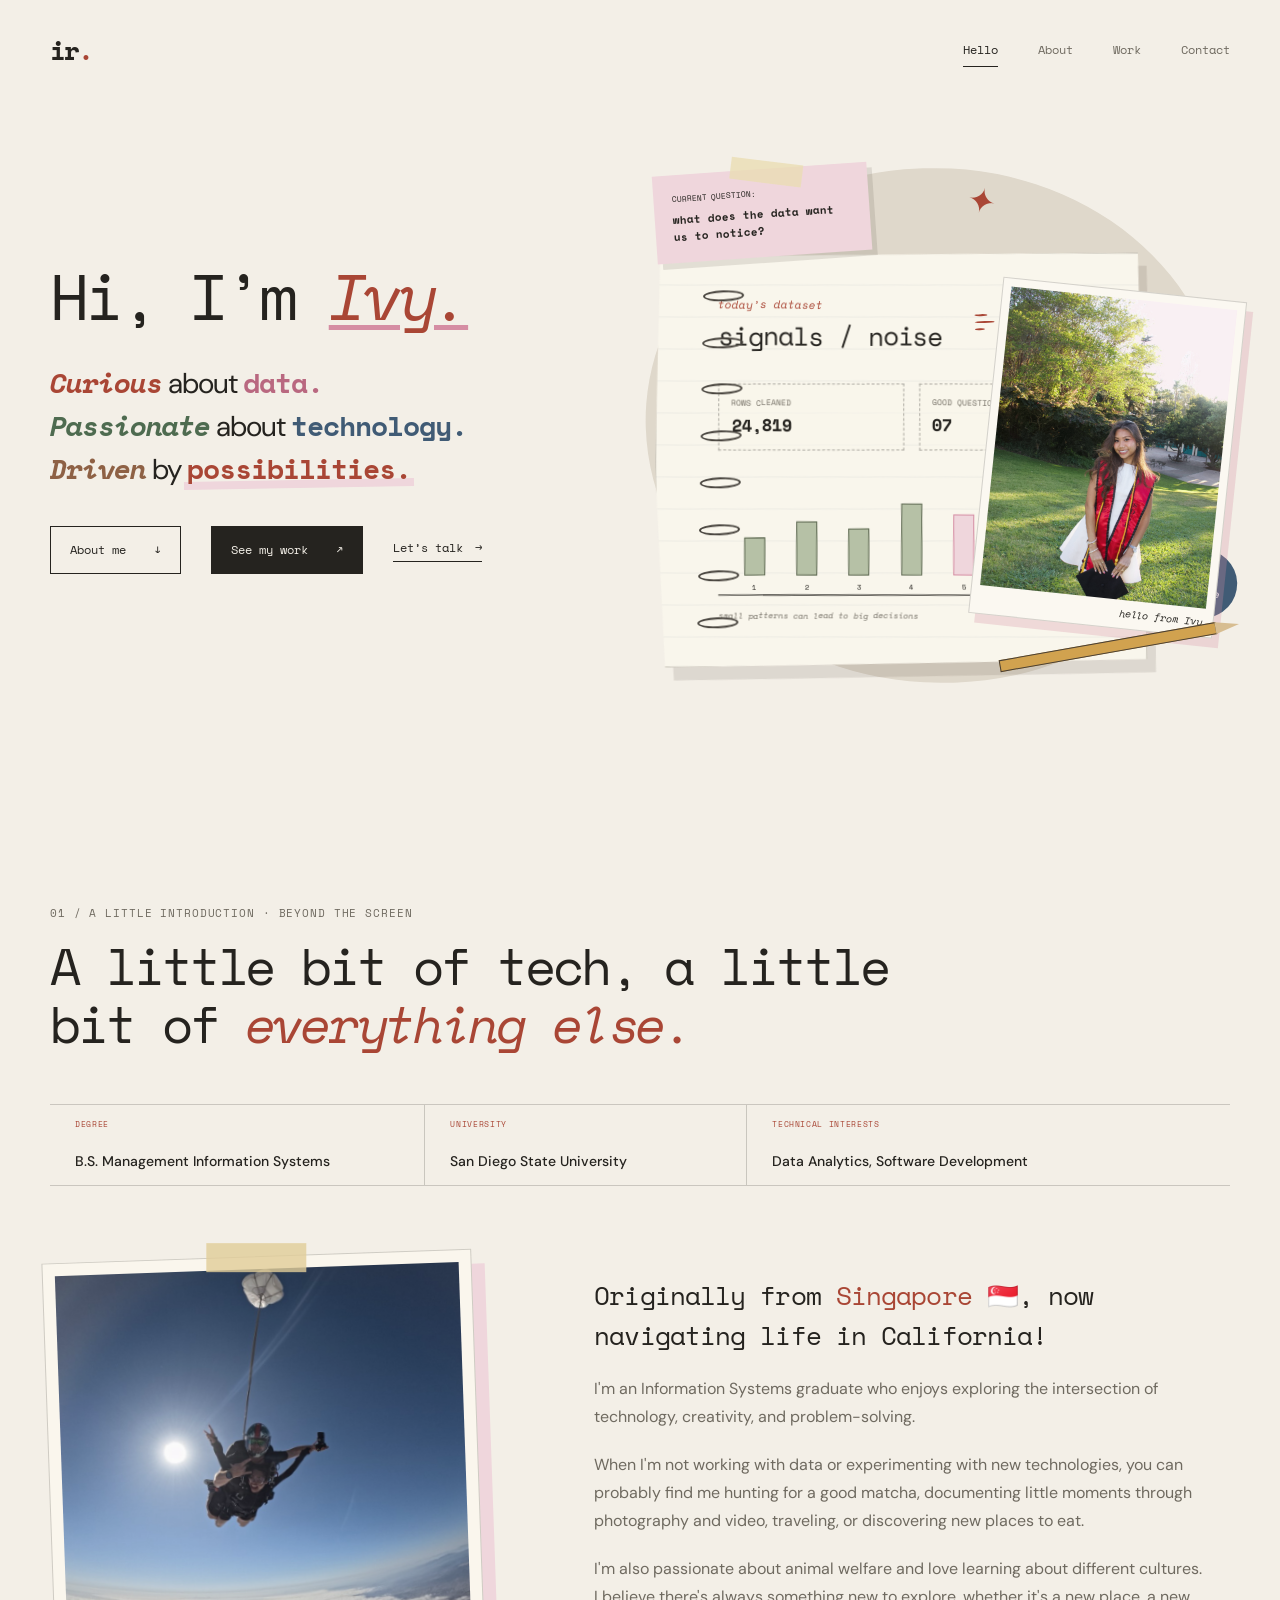
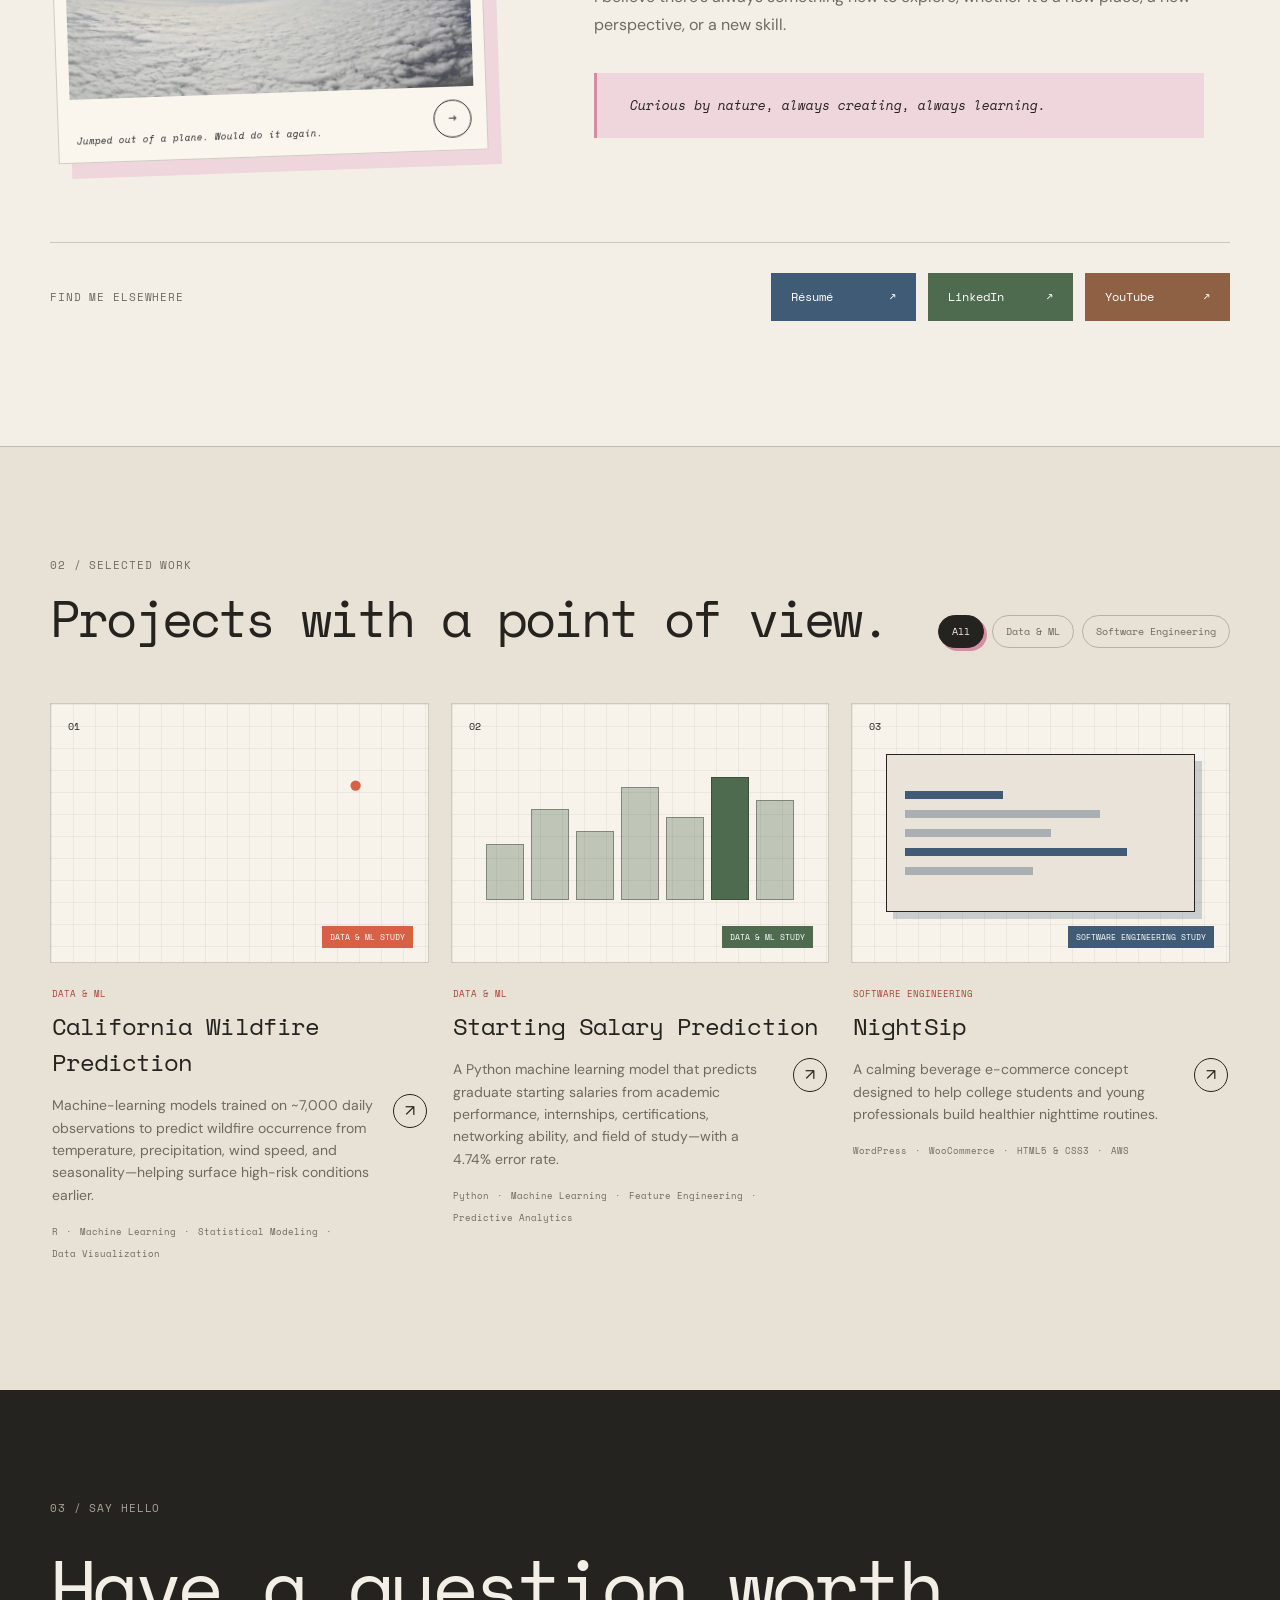
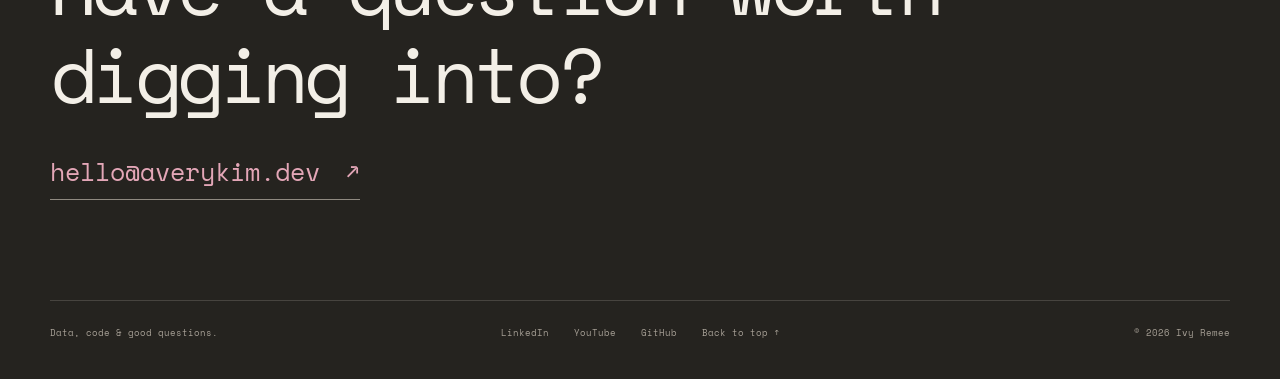
==== commit b34866ac: "Add files via upload" ====
--- a/index.html
+++ b/index.html
@@ -3,1813 +3,14 @@
 <head>
   <meta charset="UTF-8">
   <meta name="viewport" content="width=device-width, initial-scale=1.0">
-  <title>Ivy Remee | Portfolio</title>
-  <link rel="icon" href="favicon.png">
-  <style>
-    @import url("https://fonts.googleapis.com/css2?family=DM+Sans:wght@400;500;600&family=Space+Mono:ital,wght@0,400;0,700;1,400&display=swap");
-
-    /* ==========================================================
-       Design tokens
-       ========================================================== */
-    :root {
-      /* colors */
-      --color-paper: #f3efe7;
-      --color-ink: #25231f;
-      --color-muted: #6f6a60;
-      --color-terracotta: #a94635;
-      --color-pink: #d58da3;
-      --color-pink-soft: #efd6dc;
-      --color-sage: #b6c1a6;
-      --color-line: rgba(37, 35, 31, 0.2);
-      --color-green: #4e6b50;
-      --color-blue: #405b75;
-      --color-brown: #8e6145;
-      --color-fire: #d86045;
-      --color-rose: #b96880;
-      --color-desk: #dfd8cb;
-      --color-work: #e8e1d5;
-      --color-card: #f7f3eb;
-      --color-footer-muted: #a7a096;
-
-      /* typography */
-      --font-sans: "DM Sans", sans-serif;
-      --font-mono: "Space Mono", monospace;
-      --fs-7: 7px;
-      --fs-8: 8px;
-      --fs-9: 9px;
-      --fs-10: 10px;
-      --fs-11: 11px;
-      --fs-12: 12px;
-      --fs-13: 13px;
-      --fs-14: 14px;
-      --fs-16: 16px;
-      --fs-17: 17px;
-      --fs-18: 18px;
-      --fs-24: 24px;
-      --fs-26: 26px;
-
-      /* spacing */
-      --space-4: 4px;
-      --space-8: 8px;
-      --space-12: 12px;
-      --space-14: 14px;
-      --space-16: 16px;
-      --space-20: 20px;
-      --space-22: 22px;
-      --space-24: 24px;
-      --space-25: 25px;
-      --space-30: 30px;
-      --space-35: 35px;
-      --space-40: 40px;
-      --space-55: 55px;
-      --space-65: 65px;
-
-      /* layout */
-      --shell-width: 1180px;
-      --header-height: 100px;
-    }
-
-    /* ==========================================================
-       Reset / base
-       ========================================================== */
-    *,
-    *::before,
-    *::after {
-      box-sizing: border-box;
-      border: 0 solid;
-      margin: 0;
-      padding: 0;
-    }
-
-    html {
-      scroll-behavior: smooth;
-      line-height: 1.5;
-      -webkit-text-size-adjust: 100%;
-    }
-
-    body {
-      min-width: 320px;
-      overflow-x: clip;
-      background: var(--color-paper);
-      color: var(--color-ink);
-      font-family: var(--font-sans);
-    }
-
-    h1, h2, h3 { font-size: inherit; font-weight: inherit; }
-    a { color: inherit; text-decoration: inherit; -webkit-tap-highlight-color: transparent; }
-    strong { font-weight: bolder; }
-    ul { list-style: none; }
-    img, svg { display: block; vertical-align: middle; }
-    img { max-width: 100%; height: auto; }
-
-    button {
-      font: inherit;
-      color: inherit;
-      background: transparent;
-      cursor: pointer;
-      -webkit-tap-highlight-color: transparent;
-    }
-
-    ::selection {
-      background: var(--color-pink-soft);
-      color: var(--color-ink);
-    }
-
-    /* ==========================================================
-       Shared blocks
-       ========================================================== */
-    .page-shell {
-      width: min(var(--shell-width), calc(100% - 80px));
-      margin: 0 auto;
-    }
-
-    .kicker {
-      display: flex;
-      align-items: center;
-      gap: 10px;
-      color: var(--color-muted);
-      font-family: var(--font-mono);
-      font-size: var(--fs-11);
-      letter-spacing: 0.08em;
-      text-transform: uppercase;
-    }
-
-    .kicker--light {
-      color: #aaa398;
-    }
-
-    .section-title {
-      margin-top: 15px;
-      font-family: var(--font-mono);
-      font-size: clamp(32px, 4vw, 52px);
-      font-weight: 400;
-      letter-spacing: -0.06em;
-      line-height: 1.15;
-    }
-
-    .section-title--footer {
-      margin: 25px 0 35px;
-      font-size: clamp(40px, 6vw, 80px);
-    }
-
-    .button {
-      display: inline-flex;
-      padding: 14px 19px;
-      align-items: center;
-      gap: 28px;
-      border: 1px solid var(--color-ink);
-      font-family: var(--font-mono);
-      font-size: var(--fs-12);
-      text-decoration: none;
-      transition: transform 180ms ease, box-shadow 180ms ease;
-    }
-
-    .button:hover {
-      transform: translate(-3px, -3px);
-      box-shadow: 4px 4px 0 var(--color-terracotta);
-    }
-
-    .button--dark {
-      background: var(--color-ink);
-      color: var(--color-paper);
-    }
-
-    .button--light {
-      background: transparent;
-      color: var(--color-ink);
-    }
-
-    .button--light:hover {
-      box-shadow: 4px 4px 0 var(--color-pink);
-    }
-
-    .button--wide {
-      min-width: 145px;
-      justify-content: space-between;
-    }
-
-    .button--resume {
-      border-color: var(--color-blue);
-      background: var(--color-blue);
-      color: white;
-    }
-
-    .button--resume:hover {
-      box-shadow: 4px 4px 0 rgba(64, 91, 117, 0.35);
-    }
-
-    .button--linkedin {
-      border-color: var(--color-green);
-      background: var(--color-green);
-      color: white;
-    }
-
-    .button--linkedin:hover {
-      box-shadow: 4px 4px 0 rgba(78, 107, 80, 0.35);
-    }
-
-    .button--youtube {
-      border-color: var(--color-brown);
-      background: var(--color-brown);
-      color: white;
-    }
-
-    .button--youtube:hover {
-      box-shadow: 4px 4px 0 rgba(142, 97, 69, 0.35);
-    }
-
-    .text-link {
-      display: inline-flex;
-      padding-bottom: 4px;
-      align-items: center;
-      gap: 12px;
-      border-bottom: 1px solid var(--color-ink);
-      color: var(--color-ink);
-      font-family: var(--font-mono);
-      font-size: var(--fs-12);
-      text-decoration: none;
-    }
-
-    .text-link__icon {
-      transition: transform 180ms ease;
-    }
-
-    .text-link:hover .text-link__icon {
-      transform: translateX(5px);
-    }
-
-    /* ==========================================================
-       Header / navigation
-       ========================================================== */
-    .header {
-      position: absolute;
-      z-index: 20;
-      top: 0;
-      right: 0;
-      left: 0;
-      display: flex;
-      width: min(var(--shell-width), calc(100% - 80px));
-      height: var(--header-height);
-      margin: 0 auto;
-      align-items: center;
-      justify-content: space-between;
-    }
-
-    .header__logo {
-      color: var(--color-ink);
-      font-family: var(--font-mono);
-      font-size: 26px;
-      font-weight: 700;
-      letter-spacing: -2px;
-      text-decoration: none;
-    }
-
-    .header__logo-dot {
-      color: var(--color-terracotta);
-    }
-
-    .header__toggle {
-      display: none;
-    }
-
-    .nav {
-      display: flex;
-      align-items: center;
-      gap: 40px;
-    }
-
-    .nav__link {
-      position: relative;
-      color: var(--color-muted);
-      font-family: var(--font-mono);
-      font-size: var(--fs-12);
-      text-decoration: none;
-    }
-
-    .nav__link::after {
-      position: absolute;
-      right: 0;
-      bottom: -8px;
-      left: 0;
-      height: 1px;
-      background: var(--color-ink);
-      content: "";
-      transform: scaleX(0);
-      transform-origin: right;
-      transition: transform 250ms ease;
-    }
-
-    .nav__link:hover,
-    .nav__link--active {
-      color: var(--color-ink);
-    }
-
-    .nav__link:hover::after,
-    .nav__link--active::after {
-      transform: scaleX(1);
-      transform-origin: left;
-    }
-
-    /* ==========================================================
-       Hero
-       ========================================================== */
-    .hero {
-      display: grid;
-      min-height: 780px;
-      padding-top: 145px;
-      padding-bottom: 90px;
-      grid-template-columns: 0.92fr 1.08fr;
-      align-items: center;
-      gap: 70px;
-    }
-
-    .hero__title {
-      margin: 0 0 25px;
-      font-family: var(--font-mono);
-      font-weight: 400;
-    }
-
-    .hero__greeting {
-      display: block;
-      font-size: clamp(44px, 5vw, 72px);
-      letter-spacing: -0.065em;
-      line-height: 1.08;
-    }
-
-    .hero__name {
-      color: var(--color-terracotta);
-      font-style: italic;
-      text-decoration: underline;
-      text-decoration-color: var(--color-pink);
-      text-decoration-thickness: 5px;
-      text-underline-offset: 5px;
-    }
-
-    .hero__statement {
-      display: flex;
-      margin-top: 34px;
-      flex-direction: column;
-      gap: 5px;
-      font-family: var(--font-sans);
-      font-size: clamp(21px, 2.2vw, 31px);
-      letter-spacing: -0.035em;
-      line-height: 1.28;
-    }
-
-    .hero__line {
-      display: block;
-    }
-
-    .hero__lead,
-    .hero__keyword {
-      font-family: var(--font-mono);
-      font-style: normal;
-      font-weight: 700;
-    }
-
-    .hero__lead--1 { color: var(--color-terracotta); font-style: italic; }
-    .hero__keyword--1 { color: var(--color-rose); }
-    .hero__lead--2 { color: var(--color-green); font-style: italic; }
-    .hero__keyword--2 { color: var(--color-blue); }
-    .hero__lead--3 { color: var(--color-brown); font-style: italic; }
-
-    .hero__keyword--3 {
-      position: relative;
-      color: var(--color-terracotta);
-    }
-
-    .hero__keyword--3::after {
-      position: absolute;
-      z-index: -1;
-      right: -3px;
-      bottom: 1px;
-      left: -3px;
-      height: 8px;
-      background: var(--color-pink-soft);
-      content: "";
-      transform: rotate(-1deg);
-    }
-
-    .hero__actions {
-      display: flex;
-      margin-top: 38px;
-      align-items: center;
-      gap: 30px;
-    }
-
-    /* Desk scene */
-    .desk {
-      position: relative;
-      min-height: 530px;
-      transform: rotate(1deg);
-    }
-
-    .desk::before {
-      position: absolute;
-      inset: 15px 5px 0 15px;
-      border-radius: 49% 51% 48% 52%;
-      background: var(--color-desk);
-      content: "";
-      transform: rotate(-3deg);
-    }
-
-    .desk__tape {
-      position: absolute;
-      z-index: 5;
-      top: 11px;
-      left: 95px;
-      width: 72px;
-      height: 22px;
-      background: rgba(235, 221, 179, 0.77);
-      transform: rotate(6deg);
-    }
-
-    .desk__star {
-      position: absolute;
-      z-index: 6;
-      top: 22px;
-      right: 238px;
-      color: var(--color-terracotta);
-      font-size: 34px;
-      transform: rotate(13deg);
-    }
-
-    .desk__portrait {
-      position: absolute;
-      z-index: 6;
-      top: 133px;
-      right: -12px;
-      width: 245px;
-      margin: 0;
-      padding: 8px 8px 28px;
-      border: 1px solid rgba(37, 35, 31, 0.18);
-      background: #fbf8f1;
-      box-shadow: 7px 9px 0 rgba(213, 141, 163, 0.28);
-      transform: rotate(5deg);
-      transform-origin: 50% 12%;
-      animation: portrait-sway 4.5s ease-in-out infinite;
-      transition: box-shadow 220ms ease;
-    }
-
-    .desk__portrait:hover {
-      box-shadow: 10px 13px 0 rgba(213, 141, 163, 0.42);
-      animation-play-state: paused;
-    }
-
-    .desk__motion {
-      position: absolute;
-      top: 38px;
-      left: -25px;
-      display: flex;
-      flex-direction: column;
-      gap: 5px;
-      transform: rotate(-8deg);
-    }
-
-    .desk__motion-mark {
-      display: block;
-      height: 2px;
-      border-radius: 50%;
-      background: var(--color-terracotta);
-      animation: motion-mark 2.25s ease-in-out infinite;
-    }
-
-    .desk__motion-mark--1 { width: 13px; }
-    .desk__motion-mark--2 { width: 20px; animation-delay: 120ms; }
-    .desk__motion-mark--3 { width: 10px; animation-delay: 240ms; }
-
-    .desk__portrait-img {
-      display: block;
-      width: 100%;
-      height: 300px;
-      object-fit: cover;
-      object-position: 50% 66%;
-      filter: saturate(0.9) contrast(0.97);
-    }
-
-    .desk__portrait-caption {
-      position: absolute;
-      right: 10px;
-      bottom: 7px;
-      font-family: var(--font-mono);
-      font-size: var(--fs-10);
-      font-style: italic;
-    }
-
-    .desk__note {
-      position: absolute;
-      z-index: 4;
-      top: 19px;
-      left: 20px;
-      width: 215px;
-      padding: 18px;
-      background: var(--color-pink-soft);
-      box-shadow: 5px 6px 0 rgba(63, 51, 43, 0.12);
-      transform: rotate(-5deg);
-    }
-
-    .desk__note-label,
-    .desk__note-text {
-      display: block;
-      font-family: var(--font-mono);
-    }
-
-    .desk__note-label {
-      margin-bottom: 7px;
-      font-size: var(--fs-8);
-      text-transform: uppercase;
-    }
-
-    .desk__note-text {
-      font-size: var(--fs-11);
-      line-height: 1.5;
-    }
-
-    .desk__sticker {
-      position: absolute;
-      z-index: 5;
-      right: -12px;
-      bottom: 68px;
-      display: flex;
-      width: 72px;
-      height: 72px;
-      border: 2px solid var(--color-paper);
-      border-radius: 50%;
-      background: var(--color-blue);
-      color: white;
-      transform: rotate(9deg);
-      align-items: center;
-      justify-content: center;
-      font-family: var(--font-mono);
-      font-size: var(--fs-10);
-      text-align: center;
-    }
-
-    .desk__pencil {
-      position: absolute;
-      z-index: 7;
-      right: 8px;
-      bottom: 33px;
-      width: 220px;
-      height: 12px;
-      border: 1px solid #493f34;
-      background: #d1a24f;
-      transform: rotate(-11deg);
-    }
-
-    .desk__pencil::after {
-      position: absolute;
-      top: -1px;
-      right: -24px;
-      border-top: 6px solid transparent;
-      border-bottom: 6px solid transparent;
-      border-left: 24px solid #d7bd91;
-      content: "";
-    }
-
-    @keyframes portrait-sway {
-      0%, 100% { transform: translateX(-3px) rotate(3.5deg); }
-      50% { transform: translateX(7px) rotate(6deg); }
-    }
-
-    @keyframes motion-mark {
-      0%, 100% { opacity: 0.3; transform: translateX(3px) scaleX(0.8); }
-      50% { opacity: 0.9; transform: translateX(-3px) scaleX(1); }
-    }
-
-    /* Notebook */
-    .notebook {
-      position: absolute;
-      z-index: 2;
-      top: 100px;
-      right: 82px;
-      bottom: 15px;
-      left: 25px;
-      filter: drop-shadow(9px 13px 0 rgba(64, 52, 42, 0.12));
-    }
-
-    .notebook__binding {
-      position: absolute;
-      z-index: 3;
-      top: 23px;
-      bottom: 18px;
-      left: 45px;
-      display: flex;
-      flex-direction: column;
-      justify-content: space-around;
-    }
-
-    .notebook__ring {
-      display: block;
-      width: 41px;
-      height: 11px;
-      border: 2px solid #47433d;
-      border-radius: 50%;
-      background: transparent;
-      transform: rotate(-3deg);
-    }
-
-    .notebook__page {
-      height: 100%;
-      overflow: hidden;
-      padding: 43px 42px 32px 62px;
-      border: 1px solid rgba(61, 55, 46, 0.28);
-      background-color: #f9f6ec;
-      background-image: repeating-linear-gradient(transparent, transparent 31px, rgba(69, 90, 114, 0.14) 32px);
-      clip-path: polygon(1% 1%, 98% 0, 100% 98%, 2% 100%, 0 52%);
-      transform: rotate(-1deg);
-    }
-
-    .notebook__scribble {
-      color: var(--color-terracotta);
-      font-family: var(--font-mono);
-      font-size: var(--fs-11);
-      font-style: italic;
-    }
-
-    .notebook__title {
-      margin: 3px 0 28px;
-      font-family: var(--font-mono);
-      font-size: var(--fs-26);
-      font-weight: 400;
-      letter-spacing: -0.04em;
-    }
-
-    .notebook__metrics {
-      display: grid;
-      margin-bottom: 25px;
-      grid-template-columns: 1fr 1fr;
-      gap: 15px;
-    }
-
-    .notebook__metric {
-      padding: 12px;
-      border: 1px dashed rgba(37, 35, 31, 0.35);
-      background: rgba(249, 246, 236, 0.65);
-    }
-
-    .notebook__metric-label,
-    .notebook__metric-value {
-      display: block;
-    }
-
-    .notebook__metric-label {
-      color: var(--color-muted);
-      font-family: var(--font-mono);
-      font-size: var(--fs-8);
-      text-transform: uppercase;
-    }
-
-    .notebook__metric-value {
-      margin-top: 4px;
-      font-family: var(--font-mono);
-      font-size: var(--fs-17);
-    }
-
-    .notebook__chart {
-      display: flex;
-      height: 120px;
-      padding: 0 10px 19px;
-      align-items: flex-end;
-      justify-content: space-around;
-      border-bottom: 1px solid var(--color-ink);
-    }
-
-    .notebook__bar {
-      position: relative;
-      width: 21px;
-      background: var(--color-sage);
-      border: 1px solid #5f6953;
-      transition: height 250ms ease, background 180ms ease;
-    }
-
-    .notebook__bar:hover {
-      height: 100% !important;
-      background: var(--color-pink);
-    }
-
-    .notebook__bar--highlight {
-      background: var(--color-pink-soft);
-      border-color: var(--color-pink);
-    }
-
-    .notebook__bar-label {
-      position: absolute;
-      bottom: -18px;
-      width: 100%;
-      font-family: var(--font-mono);
-      font-size: var(--fs-7);
-      font-style: normal;
-      text-align: center;
-    }
-
-    .notebook__caption {
-      margin-top: 14px;
-      color: var(--color-muted);
-      font-family: var(--font-mono);
-      font-size: var(--fs-8);
-      font-style: italic;
-    }
-
-    /* ==========================================================
-       About
-       ========================================================== */
-    .about {
-      padding-top: 125px;
-      padding-bottom: 125px;
-    }
-
-    .about__title {
-      max-width: 900px;
-    }
-
-    .about__title-em {
-      color: var(--color-terracotta);
-      font-weight: 400;
-    }
-
-    .facts {
-      display: grid;
-      margin-top: 50px;
-      border-top: 1px solid var(--color-line);
-      border-bottom: 1px solid var(--color-line);
-      grid-template-columns: 1.05fr 0.9fr 1.35fr;
-    }
-
-    .facts__item {
-      display: flex;
-      height: 80px;
-      min-height: 80px;
-      padding: 13px 25px;
-      flex-direction: column;
-      justify-content: space-between;
-      gap: 7px;
-    }
-
-    .facts__item:not(:last-child) {
-      border-right: 1px solid var(--color-line);
-    }
-
-    .facts__label {
-      color: var(--color-terracotta);
-      font-family: var(--font-mono);
-      font-size: var(--fs-8);
-      letter-spacing: 0.08em;
-      text-transform: uppercase;
-    }
-
-    .facts__value {
-      font-size: var(--fs-14);
-      font-weight: 500;
-      line-height: 1.5;
-    }
-
-    .about__story {
-      display: grid;
-      margin-top: 70px;
-      grid-template-columns: minmax(280px, 0.82fr) 1.18fr;
-      align-items: center;
-      gap: clamp(45px, 8vw, 110px);
-    }
-
-    .about__photo {
-      position: relative;
-      width: 100%;
-      max-width: 430px;
-      margin: 0;
-      padding: 12px 12px 63px;
-      border: 1px solid rgba(37, 35, 31, 0.2);
-      background: #faf6ed;
-      box-shadow: 13px 15px 0 var(--color-pink-soft);
-      transform: rotate(-2deg);
-      transition: transform 240ms ease, box-shadow 240ms ease;
-    }
-
-    .about__photo:hover {
-      box-shadow: 17px 20px 0 rgba(213, 141, 163, 0.42);
-      transform: rotate(0) translateY(-5px);
-    }
-
-    .about__tape {
-      position: absolute;
-      z-index: 2;
-      top: -14px;
-      left: 50%;
-      width: 100px;
-      height: 29px;
-      background: rgba(225, 205, 153, 0.8);
-      transform: translateX(-50%) rotate(2deg);
-    }
-
-    .about__image {
-      display: block;
-      width: 100%;
-      height: auto;
-      aspect-ratio: 1 / 1.05;
-      object-fit: cover;
-      object-position: 50% 66%;
-      filter: saturate(0.9) contrast(0.97);
-      animation: photo-reveal 420ms ease both;
-    }
-
-    .about__labels {
-      position: absolute;
-      z-index: 3;
-      inset: 12px 12px 63px;
-      pointer-events: none;
-    }
-
-    .about__labels[hidden] {
-      display: none;
-    }
-
-    .about__label {
-      position: absolute;
-      padding: 4px 7px;
-      border: 1px solid rgba(37, 35, 31, 0.25);
-      border-radius: 20px;
-      background: rgba(250, 246, 237, 0.93);
-      box-shadow: 2px 2px 0 rgba(213, 141, 163, 0.4);
-      font-family: var(--font-mono);
-      font-size: var(--fs-9);
-      line-height: 1;
-      white-space: nowrap;
-    }
-
-    .about__label::after {
-      position: absolute;
-      color: var(--color-terracotta);
-      content: "↝";
-      font-size: 22px;
-      font-weight: 700;
-    }
-
-    .about__label--down-right::after { top: 8px; left: 75%; transform: rotate(43deg); }
-    .about__label--down-left::after { top: 8px; right: 75%; transform: scaleX(-1) rotate(43deg); }
-    .about__label--up-right::after { bottom: 8px; left: 75%; transform: rotate(-43deg); }
-    .about__label--up-left::after { right: 75%; bottom: 8px; transform: scaleX(-1) rotate(-43deg); }
-
-    .about__caption {
-      position: absolute;
-      right: 70px;
-      bottom: 15px;
-      left: 18px;
-      overflow: hidden;
-      font-family: var(--font-mono);
-      font-size: var(--fs-9);
-      font-style: italic;
-      line-height: 1.45;
-      text-overflow: ellipsis;
-      white-space: nowrap;
-    }
-
-    .about__controls {
-      position: absolute;
-      right: 15px;
-      bottom: 12px;
-      display: flex;
-      gap: 6px;
-    }
-
-    .about__next {
-      display: grid;
-      width: 38px;
-      height: 38px;
-      border: 1px solid var(--color-ink);
-      border-radius: 50%;
-      background: transparent;
-      color: var(--color-ink);
-      place-items: center;
-      font-family: var(--font-mono);
-      font-size: var(--fs-13);
-      transition: background 180ms ease, color 180ms ease, transform 180ms ease;
-      animation: next-button-pulse 1.5s ease-in-out infinite;
-    }
-
-    .about__next:hover {
-      background: var(--color-ink);
-      color: var(--color-paper);
-      transform: translateY(-2px);
-    }
-
-    @keyframes photo-reveal {
-      from { opacity: 0; transform: scale(0.985); }
-      to { opacity: 1; transform: scale(1); }
-    }
-
-    @keyframes next-button-pulse {
-      0%, 100% { box-shadow: 0 0 0 0 rgba(213, 141, 163, 0); opacity: 0.72; }
-      50% { box-shadow: 0 0 0 6px rgba(213, 141, 163, 0.24); opacity: 1; }
-    }
-
-    .about__copy {
-      max-width: 610px;
-    }
-
-    .about__text {
-      margin-bottom: 20px;
-      color: var(--color-muted);
-      font-size: var(--fs-16);
-      line-height: 1.75;
-    }
-
-    .about__text--lead {
-      color: var(--color-ink);
-      font-family: var(--font-mono);
-      font-size: clamp(19px, 2vw, 26px);
-      letter-spacing: -0.035em;
-      line-height: 1.55;
-    }
-
-    .about__accent {
-      color: var(--color-terracotta);
-      font-weight: 400;
-    }
-
-    .about__quote {
-      position: relative;
-      margin: 34px 0 0;
-      padding: 21px 24px 21px 33px;
-      border-left: 3px solid var(--color-pink);
-      background: var(--color-pink-soft);
-      font-family: var(--font-mono);
-      font-size: var(--fs-13);
-      font-style: italic;
-      line-height: 1.7;
-    }
-
-    .about__links {
-      display: flex;
-      margin-top: 85px;
-      padding-top: 30px;
-      border-top: 1px solid var(--color-line);
-      align-items: center;
-      justify-content: space-between;
-      gap: 25px;
-    }
-
-    .about__links-actions {
-      display: flex;
-      gap: 12px;
-    }
-
-    /* ==========================================================
-       Work
-       ========================================================== */
-    .work {
-      padding: 110px 0 120px;
-      border-top: 1px solid var(--color-line);
-      background: var(--color-work);
-    }
-
-    .work__header {
-      display: flex;
-      margin-bottom: 55px;
-      align-items: flex-end;
-      justify-content: space-between;
-    }
-
-    .filters {
-      display: flex;
-      gap: 8px;
-    }
-
-    .filters__button {
-      padding: 8px 13px;
-      border: 1px solid rgba(37, 35, 31, 0.25);
-      border-radius: 30px;
-      background: transparent;
-      color: var(--color-muted);
-      font-family: var(--font-mono);
-      font-size: var(--fs-10);
-      transition: 180ms ease;
-    }
-
-    .filters__button:hover,
-    .filters__button--selected {
-      border-color: var(--color-ink);
-      background: var(--color-ink);
-      color: var(--color-paper);
-      box-shadow: 3px 3px 0 var(--color-pink);
-    }
-
-    .project-grid {
-      display: grid;
-      grid-template-columns: repeat(3, 1fr);
-      gap: 22px;
-    }
-
-    .project-card {
-      min-width: 0;
-      transition: transform 220ms ease;
-    }
-
-    .project-card[hidden] {
-      display: none;
-    }
-
-    .project-card:hover {
-      transform: translateY(-8px);
-    }
-
-    .project-card__preview {
-      position: relative;
-      display: flex;
-      height: 260px;
-      overflow: hidden;
-      padding: 34px;
-      align-items: center;
-      border: 1px solid var(--color-line);
-      background-color: var(--color-card);
-      background-image:
-        linear-gradient(rgba(37, 35, 31, 0.055) 1px, transparent 1px),
-        linear-gradient(90deg, rgba(37, 35, 31, 0.055) 1px, transparent 1px);
-      background-size: 22px 22px;
-    }
-
-    .project-card__number {
-      position: absolute;
-      top: 15px;
-      left: 17px;
-      font-family: var(--font-mono);
-      font-size: var(--fs-10);
-    }
-
-    .project-card__tag {
-      position: absolute;
-      right: 15px;
-      bottom: 14px;
-      padding: 5px 8px;
-      background: var(--accent);
-      color: white;
-      font-family: var(--font-mono);
-      font-size: var(--fs-8);
-      text-transform: uppercase;
-    }
-
-    .project-card__line {
-      width: 100%;
-      overflow: visible;
-    }
-
-    .project-card__line-path {
-      fill: none;
-      stroke: var(--accent);
-      stroke-dasharray: 520;
-      stroke-dashoffset: 520;
-      stroke-linecap: round;
-      stroke-width: 3;
-      transition: stroke-dashoffset 1.2s ease;
-    }
-
-    .project-card:hover .project-card__line-path {
-      stroke-dashoffset: 0;
-    }
-
-    .project-card__bars {
-      display: flex;
-      width: 100%;
-      height: 135px;
-      align-items: flex-end;
-      justify-content: space-between;
-      gap: 7px;
-    }
-
-    .project-card__bar {
-      flex: 1;
-      border: 1px solid rgba(37, 35, 31, 0.4);
-      transition: height 300ms ease;
-    }
-
-    .project-card:hover .project-card__bar:nth-child(odd) {
-      height: 92% !important;
-    }
-
-    .project-card__code {
-      width: 100%;
-      padding: 25px 18px;
-      border: 1px solid var(--color-ink);
-      background: #e9e3d9;
-      box-shadow: 7px 7px 0 rgba(64, 91, 117, 0.25);
-    }
-
-    .project-card__code-line {
-      display: block;
-      height: 8px;
-      margin: 11px 0;
-      background: rgba(64, 91, 117, 0.38);
-      transition: width 350ms ease;
-    }
-
-    .project-card:hover .project-card__code-line {
-      width: 90% !important;
-    }
-
-    .project-card__info {
-      padding: 24px 2px 10px;
-    }
-
-    .project-card__category {
-      color: var(--color-terracotta);
-      font-family: var(--font-mono);
-      font-size: var(--fs-9);
-      text-transform: uppercase;
-    }
-
-    .project-card__title {
-      margin: 8px 0 14px;
-      font-family: var(--font-mono);
-      font-size: var(--fs-24);
-      font-weight: 400;
-      letter-spacing: -0.04em;
-    }
-
-    .project-card__detail {
-      display: flex;
-      align-items: flex-start;
-      gap: 14px;
-    }
-
-    .project-card__description {
-      color: var(--color-muted);
-      font-size: var(--fs-14);
-      line-height: 1.6;
-    }
-
-    .project-card__open {
-      flex: 0 0 34px;
-      height: 34px;
-      border: 1px solid var(--color-ink);
-      border-radius: 50%;
-      background: transparent;
-      transition: 180ms ease;
-    }
-
-    .project-card__open:hover {
-      background: var(--color-ink);
-      color: white;
-      transform: rotate(45deg);
-    }
-
-    .project-card__tools {
-      display: flex;
-      margin: 19px 0 0;
-      padding: 0;
-      flex-wrap: wrap;
-      gap: 8px;
-    }
-
-    .project-card__tool {
-      color: var(--color-muted);
-      font-family: var(--font-mono);
-      font-size: var(--fs-9);
-    }
-
-    .project-card__tool:not(:last-child)::after {
-      margin-left: 8px;
-      content: "·";
-    }
-
-    /* ==========================================================
-       Case study modal
-       ========================================================== */
-    .modal {
-      position: fixed;
-      z-index: 100;
-      inset: 0;
-      overflow-y: auto;
-      padding: 35px;
-      background: rgba(37, 35, 31, 0.72);
-      backdrop-filter: blur(8px);
-    }
-
-    .modal[hidden] {
-      display: none;
-    }
-
-    .modal__dialog {
-      position: relative;
-      width: min(100%, 1040px);
-      margin: 0 auto;
-      padding: clamp(38px, 6vw, 80px);
-      border: 1px solid rgba(37, 35, 31, 0.25);
-      background-color: #f5f0e7;
-      background-image:
-        linear-gradient(rgba(37, 35, 31, 0.035) 1px, transparent 1px),
-        linear-gradient(90deg, rgba(37, 35, 31, 0.035) 1px, transparent 1px);
-      background-size: 26px 26px;
-      box-shadow: 18px 22px 0 rgba(37, 35, 31, 0.22);
-    }
-
-    .modal__close {
-      position: absolute;
-      z-index: 2;
-      top: 22px;
-      right: 22px;
-      display: grid;
-      width: 42px;
-      height: 42px;
-      border: 1px solid var(--color-ink);
-      border-radius: 50%;
-      background: var(--color-paper);
-      color: var(--color-ink);
-      font-size: 25px;
-      line-height: 1;
-      place-items: center;
-      transition: 180ms ease;
-    }
-
-    .modal__close:hover {
-      background: var(--color-ink);
-      color: var(--color-paper);
-      transform: rotate(8deg);
-    }
-
-    .case-study__header {
-      max-width: 800px;
-    }
-
-    .case-study__title {
-      margin: 19px 0 25px;
-      font-family: var(--font-mono);
-      font-size: clamp(34px, 5vw, 62px);
-      font-weight: 400;
-      letter-spacing: -0.065em;
-      line-height: 1.05;
-    }
-
-    .case-study__lead {
-      max-width: 760px;
-      color: var(--color-muted);
-      font-size: var(--fs-16);
-      line-height: 1.75;
-    }
-
-    .case-study__label {
-      color: var(--color-terracotta);
-      font-family: var(--font-mono);
-      font-size: var(--fs-9);
-      letter-spacing: 0.08em;
-      text-transform: uppercase;
-    }
-
-    .case-study__columns {
-      display: grid;
-      margin-top: 65px;
-      padding: 35px 0;
-      border-top: 1px solid var(--color-line);
-      border-bottom: 1px solid var(--color-line);
-      grid-template-columns: 1fr 1fr;
-      gap: 60px;
-    }
-
-    .case-study__checklist,
-    .case-study__tags {
-      margin: 22px 0 0;
-      padding: 0;
-      list-style: none;
-    }
-
-    .case-study__check {
-      position: relative;
-      margin: 11px 0;
-      padding-left: 21px;
-      color: var(--color-muted);
-      font-size: var(--fs-14);
-    }
-
-    .case-study__check::before {
-      position: absolute;
-      top: 0;
-      left: 0;
-      color: var(--color-terracotta);
-      content: "→";
-      font-family: var(--font-mono);
-    }
-
-    .case-study__tags {
-      display: flex;
-      flex-wrap: wrap;
-      gap: 8px;
-    }
-
-    .case-study__tag {
-      padding: 7px 10px;
-      border: 1px solid var(--color-line);
-      border-radius: 30px;
-      background: rgba(255, 255, 255, 0.32);
-      font-family: var(--font-mono);
-      font-size: var(--fs-9);
-    }
-
-    .insights {
-      padding-top: 65px;
-    }
-
-    .insights__grid {
-      display: grid;
-      margin-top: 24px;
-      grid-template-columns: 1fr;
-      gap: 14px;
-    }
-
-    .insight {
-      min-height: 240px;
-      padding: 25px;
-      border: 1px solid var(--color-line);
-      background: rgba(250, 246, 237, 0.8);
-    }
-
-    .insight--visual {
-      display: grid;
-      padding: 18px;
-      grid-template-columns: minmax(0, 1.35fr) minmax(240px, 0.65fr);
-      align-items: center;
-      gap: 35px;
-    }
-
-    .insight--1 { box-shadow: inset 0 5px 0 var(--color-fire); }
-    .insight--2 { box-shadow: inset 0 5px 0 var(--color-green); }
-    .insight--3 { box-shadow: inset 0 5px 0 var(--color-blue); }
-
-    .insight__image {
-      display: block;
-      width: 100%;
-      border: 1px solid rgba(37, 35, 31, 0.12);
-      background: white;
-    }
-
-    .insight__num {
-      color: var(--color-pink);
-      font-family: var(--font-mono);
-      font-size: var(--fs-10);
-    }
-
-    .insight__title {
-      margin: 40px 0 16px;
-      font-family: var(--font-mono);
-      font-size: var(--fs-18);
-      font-weight: 400;
-      letter-spacing: -0.04em;
-      line-height: 1.25;
-    }
-
-    .insight__text,
-    .reflection__text {
-      color: var(--color-muted);
-      font-size: var(--fs-13);
-      line-height: 1.68;
-    }
-
-    .outcomes {
-      margin-top: 55px;
-      padding: 34px;
-      border-left: 5px solid var(--color-terracotta);
-      background: var(--color-pink-soft);
-    }
-
-    .outcomes__list {
-      display: grid;
-      margin: 22px 0 0;
-      padding: 0;
-      grid-template-columns: 1fr 1fr;
-      gap: 14px 35px;
-      list-style: none;
-    }
-
-    .outcomes__item {
-      position: relative;
-      padding-left: 18px;
-      font-size: var(--fs-13);
-      line-height: 1.5;
-    }
-
-    .outcomes__item::before {
-      position: absolute;
-      left: 0;
-      color: var(--color-terracotta);
-      content: "•";
-    }
-
-    .reflection {
-      display: grid;
-      margin-top: 55px;
-      grid-template-columns: 1fr 1fr;
-      gap: 55px;
-    }
-
-    .reflection__item {
-      padding-top: 25px;
-      border-top: 1px solid var(--color-line);
-    }
-
-    .reflection__text {
-      margin-top: 18px;
-    }
-
-    /* ==========================================================
-       Footer
-       ========================================================== */
-    .footer {
-      padding: 110px 0 40px;
-      background: var(--color-ink);
-      color: var(--color-paper);
-    }
-
-    .footer__contact {
-      display: inline-flex;
-      padding-bottom: 8px;
-      align-items: center;
-      gap: 25px;
-      border-bottom: 1px solid #8f8980;
-      color: #e3a6b7;
-      font-family: var(--font-mono);
-      font-size: clamp(17px, 2vw, 25px);
-      text-decoration: none;
-    }
-
-    .footer__contact-icon {
-      transition: transform 180ms ease;
-    }
-
-    .footer__contact:hover .footer__contact-icon {
-      transform: translate(5px, -5px);
-    }
-
-    .footer__row {
-      display: grid;
-      margin-top: 100px;
-      padding-top: 25px;
-      border-top: 1px solid #47443f;
-      grid-template-columns: 1fr auto 1fr;
-      align-items: center;
-      color: var(--color-footer-muted);
-      font-family: var(--font-mono);
-      font-size: var(--fs-9);
-    }
-
-    .footer__links {
-      display: flex;
-      gap: 25px;
-    }
-
-    .footer__link {
-      color: inherit;
-      text-decoration: none;
-    }
-
-    .footer__link:hover {
-      color: white;
-    }
-
-    .footer__copyright {
-      text-align: right;
-    }
-
-    /* ==========================================================
-       Tablet — max-width 1024px
-       ========================================================== */
-    @media (max-width: 1024px) {
-      .page-shell,
-      .header {
-        width: min(100% - 40px, 680px);
-      }
-
-      /* Hamburger navigation */
-      .header__toggle {
-        position: relative;
-        z-index: 22;
-        display: block;
-        width: 34px;
-        height: 34px;
-        border: 0;
-        background: transparent;
-      }
-
-      .header__toggle-bar {
-        position: absolute;
-        right: 2px;
-        width: 25px;
-        height: 1px;
-        background: var(--color-ink);
-        transition: transform 180ms ease;
-      }
-
-      .header__toggle-bar--top { top: 12px; }
-      .header__toggle-bar--bottom { top: 20px; }
-
-      .nav {
-        position: fixed;
-        top: 0;
-        right: -100%;
-        width: min(82vw, 340px);
-        height: 100vh;
-        padding: 110px 45px;
-        flex-direction: column;
-        align-items: flex-start;
-        background: #e7dfd2;
-        box-shadow: -20px 0 50px rgba(37, 35, 31, 0.12);
-        gap: 30px;
-        visibility: hidden;
-        transition: right 280ms ease, visibility 0s linear 280ms;
-      }
-
-      .nav--open {
-        right: 0;
-        visibility: visible;
-        transition: right 280ms ease, visibility 0s linear 0s;
-      }
-
-      .nav__link {
-        font-size: var(--fs-18);
-      }
-
-      /* Layout */
-      .hero {
-        display: block;
-        padding-top: 135px;
-      }
-
-      .hero__copy {
-        position: relative;
-        z-index: 3;
-      }
-
-      .desk {
-        margin-top: 70px;
-      }
-
-      .project-grid {
-        grid-template-columns: 1fr;
-        gap: 55px;
-      }
-
-      .project-card__preview {
-        height: 350px;
-      }
-
-      .about {
-        padding-top: 100px;
-      }
-
-      .about__story {
-        grid-template-columns: minmax(250px, 0.75fr) 1.25fr;
-        gap: 45px;
-      }
-
-      .facts {
-        grid-template-columns: 1fr;
-      }
-
-      .facts__item {
-        height: 80px;
-        min-height: 80px;
-      }
-
-      .facts__item:not(:last-child) {
-        border-right: 0;
-        border-bottom: 1px solid var(--color-line);
-      }
-
-      .about__links {
-        align-items: flex-start;
-        flex-direction: column;
-      }
-
-      .about__image {
-        height: auto;
-      }
-
-      .insights__grid {
-        grid-template-columns: 1fr;
-      }
-
-      .insight {
-        min-height: auto;
-      }
-
-      .insight--visual {
-        grid-template-columns: 1fr;
-        gap: 22px;
-      }
-    }
-
-    @media (min-width: 769px) and (max-width: 1024px) {
-      .desk__portrait {
-        top: -349px;
-        right: 0;
-        width: 210px;
-      }
-
-      .desk__portrait-img {
-        height: 300px;
-      }
-    }
-
-    /* ==========================================================
-       Mobile — max-width 768px
-       ========================================================== */
-    @media (max-width: 768px) {
-      .page-shell,
-      .header {
-        width: calc(100% - 34px);
-      }
-
-      .header {
-        height: 78px;
-      }
-
-      .hero {
-        min-height: auto;
-        padding-top: 120px;
-        padding-bottom: 70px;
-      }
-
-      .hero__title {
-        margin-top: 20px;
-      }
-
-      .hero__greeting {
-        font-size: clamp(40px, 12vw, 52px);
-      }
-
-      .hero__statement {
-        margin-top: 28px;
-        font-size: clamp(19px, 6vw, 25px);
-        gap: 8px;
-      }
-
-      .hero__actions {
-        align-items: flex-start;
-        flex-direction: column;
-        gap: 22px;
-      }
-
-      .desk {
-        min-height: 430px;
-        margin-top: 50px;
-      }
-
-      .notebook {
-        top: 90px;
-        right: -8px;
-        left: 18px;
-      }
-
-      .notebook__page {
-        padding: 38px 25px 23px 47px;
-      }
-
-      .notebook__binding {
-        left: 8px;
-      }
-
-      .desk__note {
-        left: 3px;
-      }
-
-      .desk__portrait {
-        top: 35px;
-        right: -2px;
-        width: 170px;
-        padding: 7px 7px 24px;
-      }
-
-      .desk__portrait-img {
-        height: 215px;
-      }
-
-      .desk__portrait-caption {
-        bottom: 6px;
-        font-size: var(--fs-8);
-      }
-
-      .desk__star {
-        top: 10px;
-        right: 166px;
-      }
-
-      .desk__sticker {
-        right: -4px;
-      }
-
-      .desk__pencil {
-        right: -4px;
-        width: 170px;
-      }
-
-      .work,
-      .about {
-        padding-top: 80px;
-        padding-bottom: 80px;
-      }
-
-      .about__story {
-        margin-top: 45px;
-        grid-template-columns: 1fr;
-        gap: 65px;
-      }
-
-      .about__photo {
-        width: calc(100% - 14px);
-        max-width: 430px;
-      }
-
-      .about__text--lead {
-        font-size: 19px;
-      }
-
-      .about__links {
-        margin-top: 60px;
-      }
-
-      .about__links-actions {
-        width: 100%;
-        flex-direction: column;
-      }
-
-      .button--wide {
-        width: 100%;
-      }
-
-      .work__header {
-        margin-bottom: 38px;
-        align-items: flex-start;
-        flex-direction: column;
-        gap: 25px;
-      }
-
-      .filters {
-        max-width: 100%;
-        flex-wrap: wrap;
-      }
-
-      .project-card__preview {
-        height: 260px;
-      }
-
-      .modal {
-        padding: 0;
-      }
-
-      .modal__dialog {
-        min-height: 100vh;
-        padding: 68px 20px 45px;
-        box-shadow: none;
-      }
-
-      .modal__close {
-        top: 15px;
-        right: 15px;
-      }
-
-      .case-study__title {
-        font-size: 34px;
-      }
-
-      .case-study__columns,
-      .reflection {
-        grid-template-columns: 1fr;
-        gap: 35px;
-      }
-
-      .outcomes {
-        padding: 25px 20px;
-      }
-
-      .outcomes__list {
-        grid-template-columns: 1fr;
-      }
-
-      .footer {
-        padding-top: 80px;
-      }
-
-      .footer__row {
-        margin-top: 75px;
-        grid-template-columns: 1fr;
-        gap: 22px;
-      }
-
-      .footer__copyright {
-        text-align: left;
-      }
-    }
-
-    @media (prefers-reduced-motion: reduce) {
-      html {
-        scroll-behavior: auto;
-      }
-
-      *,
-      *::before,
-      *::after {
-        animation-duration: 0.01ms !important;
-        animation-iteration-count: 1 !important;
-        transition-duration: 0.01ms !important;
-      }
-    }
-  </style>
+  <title>Ivy Remee's Portfolio</title>
+  <meta name="description" content="Portfolio of Ivy Remee: data analytics, machine learning and software projects.">
+  <link rel="icon" href="assets/favicon.svg" type="image/svg+xml">
+  <link rel="icon" href="assets/favicon-32.png" type="image/png" sizes="32x32">
+  <link rel="shortcut icon" href="assets/favicon.ico">
+  <link rel="apple-touch-icon" href="assets/apple-touch-icon.png">
+  <link rel="stylesheet" href="css/base.css">
+  <link rel="stylesheet" href="css/home.css">
 </head>
 <body>
 
@@ -1855,7 +56,7 @@
             <i class="desk__motion-mark desk__motion-mark--2"></i>
             <i class="desk__motion-mark desk__motion-mark--3"></i>
           </span>
-          <img class="desk__portrait-img" src="Grad.png" alt="Ivy's Graduation Photo">
+          <img class="desk__portrait-img" src="assets/ivy-portrait.png" alt="Ivy smiling outdoors on her graduation day">
           <figcaption class="desk__portrait-caption">hello from Ivy</figcaption>
         </figure>
         <div class="desk__note">
@@ -1922,7 +123,7 @@
       <div class="about__story">
         <figure class="about__photo">
           <span class="about__tape" aria-hidden="true"></span>
-          <img class="about__image" id="aboutImage" src="Skydiving.png" alt="Ivy skydiving!" style="object-position:50% 50%;object-fit:cover">
+          <img class="about__image" id="aboutImage" src="assets/ivy-skydiving.jpg" alt="Ivy skydiving above the clouds" style="object-position:50% 50%;object-fit:cover">
           <div class="about__labels" id="aboutLabels" aria-hidden="true" hidden></div>
           <figcaption class="about__caption" id="aboutCaption">Jumped out of a plane. Would do it again.</figcaption>
           <div class="about__controls" aria-label="About me photo controls">
@@ -1942,7 +143,7 @@
       <div class="about__links" aria-label="Ivy's social links">
         <p class="kicker">Find me elsewhere</p>
         <div class="about__links-actions">
-          <a class="button button--light button--wide button--resume" href="Ivy Remee's Resume.pdf" target="_blank" rel="noreferrer">Résumé <span aria-hidden="true">↗</span></a>
+          <a class="button button--light button--wide button--resume" href="assets/ivy-remee-resume.pdf" target="_blank" rel="noreferrer">Résumé <span aria-hidden="true">↗</span></a>
           <a class="button button--wide button--linkedin" href="https://www.linkedin.com/in/ivyremee/" target="_blank" rel="noreferrer">LinkedIn <span aria-hidden="true">↗</span></a>
           <a class="button button--wide button--youtube" href="https://www.youtube.com/@lycheeivvy" target="_blank" rel="noreferrer">YouTube <span aria-hidden="true">↗</span></a>
         </div>
@@ -1959,13 +160,13 @@
           </div>
           <div class="filters" aria-label="Filter projects">
             <button class="filters__button filters__button--selected" type="button" data-filter="All" aria-pressed="true">All</button>
-            <button class="filters__button" type="button" data-filter="Data & ML" aria-pressed="false">Data &amp; ML</button>
-            <button class="filters__button" type="button" data-filter="Engineering" aria-pressed="false">Engineering</button>
+            <button class="filters__button" type="button" data-filter="Data &amp; ML" aria-pressed="false">Data &amp; ML</button>
+            <button class="filters__button" type="button" data-filter="Software Engineering" aria-pressed="false">Software Engineering</button>
           </div>
         </div>
 
         <div class="project-grid">
-          <article class="project-card" data-category="Data & ML" data-case-study="wildfire">
+          <article class="project-card" data-category="Data &amp; ML" data-cursor-label="n ≈ 7,000 obs">
             <div class="project-card__preview" style="--accent:#d86045">
               <span class="project-card__number">01</span>
               <svg class="project-card__line" viewBox="0 0 300 130" role="img" aria-label="Rising trend line">
@@ -1979,7 +180,7 @@
               <h3 class="project-card__title">California Wildfire Prediction</h3>
               <div class="project-card__detail">
                 <span class="project-card__description">Machine-learning models trained on ~7,000 daily observations to predict wildfire occurrence from temperature, precipitation, wind speed, and seasonality—helping surface high-risk conditions earlier.</span>
-                <button class="project-card__open" type="button" aria-label="View California Wildfire Prediction case study"><span aria-hidden="true">↗</span></button>
+                <a class="project-card__open" href="projects/wildfire.html" aria-label="View California Wildfire Prediction case study"><span aria-hidden="true">↗</span></a>
               </div>
               <ul class="project-card__tools">
                 <li class="project-card__tool">R</li>
@@ -1990,126 +191,79 @@
             </div>
           </article>
 
-
-
+          <article class="project-card" data-category="Data &amp; ML" data-cursor-label="error = 4.74%">
+            <div class="project-card__preview" style="--accent:#4e6b50">
+              <span class="project-card__number">02</span>
+              <div class="project-card__bars" aria-hidden="true">
+                <span class="project-card__bar" style="height:42%;background-color:#4e6b5055"></span>
+                <span class="project-card__bar" style="height:68%;background-color:#4e6b5055"></span>
+                <span class="project-card__bar" style="height:51%;background-color:#4e6b5055"></span>
+                <span class="project-card__bar" style="height:84%;background-color:#4e6b5055"></span>
+                <span class="project-card__bar" style="height:62%;background-color:#4e6b5055"></span>
+                <span class="project-card__bar" style="height:91%;background-color:#4e6b50"></span>
+                <span class="project-card__bar" style="height:74%;background-color:#4e6b5055"></span>
+              </div>
+              <span class="project-card__tag">Data &amp; ML study</span>
+            </div>
+            <div class="project-card__info">
+              <p class="project-card__category">Data &amp; ML</p>
+              <h3 class="project-card__title">Starting Salary Prediction</h3>
+              <div class="project-card__detail">
+                <span class="project-card__description">A Python machine learning model that predicts graduate starting salaries from academic performance, internships, certifications, networking ability, and field of study—with a 4.74% error rate.</span>
+                <a class="project-card__open" href="projects/starting-salary.html" aria-label="View Starting Salary Prediction case study"><span aria-hidden="true">↗</span></a>
+              </div>
+              <ul class="project-card__tools">
+                <li class="project-card__tool">Python</li>
+                <li class="project-card__tool">Machine Learning</li>
+                <li class="project-card__tool">Feature Engineering</li>
+                <li class="project-card__tool">Predictive Analytics</li>
+              </ul>
+            </div>
+          </article>
+
+          <article class="project-card" data-category="Software Engineering" data-cursor-label="type: e-commerce">
+            <div class="project-card__preview" style="--accent:#405b75">
+              <span class="project-card__number">03</span>
+              <div class="project-card__code" aria-hidden="true">
+                <span class="project-card__code-line" style="width:36%;background:#405b75"></span>
+                <span class="project-card__code-line" style="width:72%"></span>
+                <span class="project-card__code-line" style="width:54%"></span>
+                <span class="project-card__code-line" style="width:82%;background:#405b75"></span>
+                <span class="project-card__code-line" style="width:47%"></span>
+              </div>
+              <span class="project-card__tag">Software Engineering study</span>
+            </div>
+            <div class="project-card__info">
+              <p class="project-card__category">Software Engineering</p>
+              <h3 class="project-card__title">NightSip</h3>
+              <div class="project-card__detail">
+                <span class="project-card__description">A calming beverage e-commerce concept designed to help college students and young professionals build healthier nighttime routines.</span>
+                <a class="project-card__open" href="projects/nightsip.html" aria-label="View NightSip case study"><span aria-hidden="true">↗</span></a>
+              </div>
+              <ul class="project-card__tools">
+                <li class="project-card__tool">WordPress</li>
+                <li class="project-card__tool">WooCommerce</li>
+                <li class="project-card__tool">HTML5 &amp; CSS3</li>
+                <li class="project-card__tool">AWS</li>
+              </ul>
+            </div>
+          </article>
         </div>
       </div>
     </section>
   </main>
-
-  <!-- Case study modal -->
-  <div class="modal" id="caseStudyModal" hidden>
-    <article class="modal__dialog" role="dialog" aria-modal="true" aria-labelledby="case-study-title">
-      <button class="modal__close" id="caseStudyClose" type="button" aria-label="Close case study">×</button>
-      <div id="caseStudyBody"></div>
-    </article>
-  </div>
-
-  <template id="tplWildfire">
-    <header class="case-study__header">
-      <p class="kicker">Case study · Data &amp; Machine Learning</p>
-      <h2 class="case-study__title" id="case-study-title">California Wildfire Prediction Using Machine Learning</h2>
-      <p class="case-study__lead">Developed a machine learning solution to predict wildfire occurrence in California using historical weather and environmental data. The project explored how temperature, precipitation, wind conditions, and seasonal trends influence wildfire risk and compared multiple classification models to identify the most effective prediction approach.</p>
-    </header>
-
-    <section class="case-study__columns">
-      <div>
-        <p class="case-study__label">What I did</p>
-        <ul class="case-study__checklist">
-          <li class="case-study__check">Cleaned and prepared datasets for analysis</li>
-          <li class="case-study__check">Performed exploratory data analysis (EDA)</li>
-          <li class="case-study__check">Engineered predictive features</li>
-          <li class="case-study__check">Built and evaluated machine learning models</li>
-          <li class="case-study__check">Compared model performance using ROC/AUC metrics</li>
-          <li class="case-study__check">Presented findings and recommendations</li>
-        </ul>
-      </div>
-      <div>
-        <p class="case-study__label">Tools &amp; technologies</p>
-        <ul class="case-study__tags">
-          <li class="case-study__tag">R</li>
-          <li class="case-study__tag">Machine Learning</li>
-          <li class="case-study__tag">Data Visualization</li>
-          <li class="case-study__tag">Logistic Regression</li>
-          <li class="case-study__tag">k-Nearest Neighbors (k-NN)</li>
-          <li class="case-study__tag">Decision Trees</li>
-          <li class="case-study__tag">Naive Bayes</li>
-          <li class="case-study__tag">Predictive Analytics</li>
-        </ul>
-      </div>
-    </section>
-
-    <section class="insights">
-      <p class="case-study__label">Key insights</p>
-      <div class="insights__grid">
-        <article class="insight insight--visual insight--1">
-          <img class="insight__image" src="MIS401.Season.png" alt="Bar chart comparing fire and no-fire occurrence counts across seasons">
-          <div class="insight__body">
-            <span class="insight__num">01</span>
-            <h3 class="insight__title">Seasonal Wildfire Trends</h3>
-            <p class="insight__text">Wildfire activity was substantially higher during summer months than in other seasons. This observation suggested that seasonality was a critical predictor and should be incorporated into predictive models.</p>
-          </div>
-        </article>
-        <article class="insight insight--visual insight--2">
-          <img class="insight__image" src="MIS401.Temp.png" alt="Box plots comparing maximum temperatures on fire and no-fire days">
-          <div class="insight__body">
-            <span class="insight__num">02</span>
-            <h3 class="insight__title">Temperature’s Impact</h3>
-            <p class="insight__text">Exploratory analysis revealed that wildfire events were associated with higher temperatures, indicating temperature as one of the strongest predictive variables in the dataset.</p>
-          </div>
-        </article>
-        <article class="insight insight--visual insight--3">
-          <img class="insight__image" src="MIS401.ROC.png" alt="Combined ROC curves comparing logistic regression, k-nearest neighbors, decision tree, and Naive Bayes models">
-          <div class="insight__body">
-            <span class="insight__num">03</span>
-            <h3 class="insight__title">Model Performance</h3>
-            <p class="insight__text">Multiple classification models were evaluated using ROC/AUC metrics. Several approaches effectively predicted wildfire occurrence while offering different trade-offs between performance and interpretability.</p>
-          </div>
-        </article>
-      </div>
-    </section>
-
-    <section class="outcomes">
-      <p class="case-study__label">Project outcomes</p>
-      <ul class="outcomes__list">
-        <li class="outcomes__item">Analyzed approximately 7,000 observations</li>
-        <li class="outcomes__item">Built and evaluated 4 machine learning models</li>
-        <li class="outcomes__item">Identified temperature, precipitation, wind speed, and seasonality as key indicators</li>
-        <li class="outcomes__item">Achieved strong predictive performance across all tested models</li>
-        <li class="outcomes__item">Generated actionable insights for wildfire risk assessment</li>
-      </ul>
-    </section>
-
-    <section class="reflection">
-      <div class="reflection__item">
-        <p class="case-study__label">The challenge</p>
-        <p class="reflection__text">One challenge was balancing model performance with interpretability. While some models provided marginally better predictive accuracy, others made it easier to understand which environmental factors contributed most strongly to wildfire occurrence. Evaluating these trade-offs was an important part of the analysis.</p>
-      </div>
-      <div class="reflection__item">
-        <p class="case-study__label">What I learned</p>
-        <p class="reflection__text">This project strengthened my skills in data cleaning, exploratory analysis, predictive modeling, and performance evaluation. It also reinforced the importance of combining statistical analysis with effective data storytelling for non-technical audiences.</p>
-      </div>
-    </section>
-  </template>
-
-  <template id="tplGeneric">
-    <header class="case-study__header">
-      <p class="kicker"><span data-slot="category"></span>&nbsp;project</p>
-      <h2 class="case-study__title" id="case-study-title" data-slot="title"></h2>
-      <p class="case-study__lead" data-slot="description"></p>
-    </header>
-  </template>
 
   <footer class="footer" id="contact">
     <div class="page-shell">
       <p class="kicker kicker--light">03 / Say hello</p>
       <h2 class="section-title section-title--footer">Have a question worth<br>digging into?</h2>
-      <a class="footer__contact" href="mailto:ivyremee@gmail.com">ivyremee@gmail.com <span class="footer__contact-icon" aria-hidden="true">↗</span></a>
+      <a class="footer__contact" href="mailto:hello@averykim.dev">hello@averykim.dev <span class="footer__contact-icon" aria-hidden="true">↗</span></a>
       <div class="footer__row">
         <p>Data, code &amp; good questions.</p>
         <div class="footer__links">
           <a class="footer__link" href="https://www.linkedin.com/in/ivyremee/" target="_blank" rel="noreferrer">LinkedIn</a>
           <a class="footer__link" href="https://www.youtube.com/@lycheeivvy" target="_blank" rel="noreferrer">YouTube</a>
+          <a class="footer__link" href="https://github.com" target="_blank" rel="noreferrer">GitHub</a>
           <a class="footer__link" href="#home">Back to top ↑</a>
         </div>
         <span class="footer__copyright">© <span id="year">2026</span> Ivy Remee</span>
@@ -2117,175 +271,8 @@
     </div>
   </footer>
 
-  <script>
-    (function () {
-      'use strict';
-
-      /* ---------- Navigation toggle ---------- */
-      var toggle = document.querySelector('.header__toggle');
-      var nav = document.getElementById('primary-nav');
-
-      function setMenu(open) {
-        nav.classList.toggle('nav--open', open);
-        toggle.setAttribute('aria-expanded', String(open));
-      }
-
-      toggle.addEventListener('click', function () {
-        setMenu(toggle.getAttribute('aria-expanded') !== 'true');
-      });
-
-      document.querySelectorAll('.nav__link, .header__logo').forEach(function (link) {
-        link.addEventListener('click', function () { setMenu(false); });
-      });
-
-      document.addEventListener('keydown', function (event) {
-        if (event.key === 'Escape') setMenu(false);
-      });
-
-      /* ---------- Active nav link on scroll ---------- */
-      var links = document.querySelectorAll('.nav__link');
-      if ('IntersectionObserver' in window) {
-        var observer = new IntersectionObserver(function (entries) {
-          var visible = entries.filter(function (e) { return e.isIntersecting; })[0];
-          if (!visible) return;
-          links.forEach(function (link) {
-            link.classList.toggle('nav__link--active', link.getAttribute('href') === '#' + visible.target.id);
-          });
-        }, { rootMargin: '-30% 0px -60% 0px' });
-        ['home', 'work', 'about', 'contact'].forEach(function (id) {
-          var section = document.getElementById(id);
-          if (section) observer.observe(section);
-        });
-      }
-
-      /* ---------- Project filter ---------- */
-      var filterButtons = document.querySelectorAll('.filters__button');
-      var cards = document.querySelectorAll('.project-card');
-
-      filterButtons.forEach(function (button) {
-        button.addEventListener('click', function () {
-          var filter = button.getAttribute('data-filter');
-          filterButtons.forEach(function (b) {
-            var on = b === button;
-            b.classList.toggle('filters__button--selected', on);
-            b.setAttribute('aria-pressed', String(on));
-          });
-          cards.forEach(function (card) {
-            card.hidden = !(filter === 'All' || card.getAttribute('data-category') === filter);
-          });
-        });
-      });
-
-      /* ---------- About photo slideshow ---------- */
-      var photos = [
-        { src: 'Skydiving.png', alt: 'Ivy skydiving!', position: '50% 50%', description: 'Jumped out of a plane. Would do it again.' },
-        {
-          src: 'SGFood.png', alt: 'A table filled with Singaporean hawker dishes', position: '50% 50%', fit: 'contain',
-          description: 'Singapore hawker food, always worth the feast.',
-          labels: [
-            { name: 'kangkong belacan', top: '27%', left: '2%', direction: 'down-right' },
-            { name: 'fried rice', top: '29%', left: '39%', direction: 'down-right' },
-            { name: 'cockles', top: '38%', left: '76%', direction: 'down-left' },
-            { name: 'cereal prawns', top: '52%', left: '1%', direction: 'down-right' },
-            { name: 'sambal stingray', top: '73%', left: '28%', direction: 'up-right' },
-            { name: 'sugarcane juice', top: '67%', left: '72%', direction: 'up-left' }
-          ]
-        },
-        { src: 'Rome.png', alt: 'Ivy in Rome!', position: '50% 54%', description: 'Sunny days in beautiful Rome.' },
-        {
-          src: 'LunaStella.png', alt: "Luna and Stella", position: '50% 43%',
-          description: 'Luna + Stella, my favorite little supervisors.',
-          labels: [
-            { name: 'Luna', top: '68%', left: '4%', direction: 'up-right' },
-            { name: 'Stella', top: '54%', left: '73%', direction: 'up-left' }
-          ]
-        }
-      ];
-
-      var current = 0;
-      var image = document.getElementById('aboutImage');
-      var labelsBox = document.getElementById('aboutLabels');
-      var caption = document.getElementById('aboutCaption');
-
-      function renderPhoto() {
-        var photo = photos[current];
-        image.style.animation = 'none';
-        void image.offsetWidth;
-        image.style.animation = '';
-        image.src = photo.src;
-        image.alt = photo.alt;
-        image.style.objectPosition = photo.position;
-        image.style.objectFit = photo.fit || 'cover';
-        caption.textContent = photo.description;
-        labelsBox.innerHTML = '';
-        (photo.labels || []).forEach(function (label) {
-          var tag = document.createElement('span');
-          tag.className = 'about__label about__label--' + label.direction;
-          tag.style.top = label.top;
-          tag.style.left = label.left;
-          tag.textContent = label.name;
-          labelsBox.appendChild(tag);
-        });
-        labelsBox.hidden = !photo.labels;
-      }
-
-      document.getElementById('aboutNext').addEventListener('click', function () {
-        current = (current + 1) % photos.length;
-        renderPhoto();
-      });
-
-      /* ---------- Case study modal ---------- */
-      var modal = document.getElementById('caseStudyModal');
-      var modalBody = document.getElementById('caseStudyBody');
-      var closeButton = document.getElementById('caseStudyClose');
-      var lastTrigger = null;
-      var previousOverflow = '';
-
-      function openCaseStudy(card, trigger) {
-        var content;
-        if (card.getAttribute('data-case-study') === 'wildfire') {
-          content = document.getElementById('tplWildfire').content.cloneNode(true);
-        } else {
-          content = document.getElementById('tplGeneric').content.cloneNode(true);
-          content.querySelector('[data-slot="category"]').textContent = card.getAttribute('data-category');
-          content.querySelector('[data-slot="title"]').textContent = card.querySelector('.project-card__title').textContent;
-          content.querySelector('[data-slot="description"]').textContent = card.querySelector('.project-card__description').textContent;
-        }
-        modalBody.innerHTML = '';
-        modalBody.appendChild(content);
-        lastTrigger = trigger;
-        previousOverflow = document.body.style.overflow;
-        document.body.style.overflow = 'hidden';
-        modal.hidden = false;
-        modal.scrollTop = 0;
-        closeButton.focus();
-      }
-
-      function closeCaseStudy() {
-        if (modal.hidden) return;
-        modal.hidden = true;
-        modalBody.innerHTML = '';
-        document.body.style.overflow = previousOverflow;
-        if (lastTrigger) lastTrigger.focus();
-      }
-
-      document.querySelectorAll('.project-card__open').forEach(function (button) {
-        button.addEventListener('click', function () {
-          openCaseStudy(button.closest('.project-card'), button);
-        });
-      });
-
-      closeButton.addEventListener('click', closeCaseStudy);
-      modal.addEventListener('mousedown', function (event) {
-        if (event.target === modal) closeCaseStudy();
-      });
-      document.addEventListener('keydown', function (event) {
-        if (event.key === 'Escape') closeCaseStudy();
-      });
-
-      /* ---------- Footer year ---------- */
-      document.getElementById('year').textContent = new Date().getFullYear();
-    })();
-  </script>
+  <script src="js/main.js" defer></script>
+  <script src="js/home.js" defer></script>
+  <script src="js/cursor.js" defer></script>
 </body>
 </html>
--- a/css/base.css
+++ b/css/base.css
@@ -0,0 +1,598 @@
+/* base.css — design tokens, reset, shared components (buttons, header/nav, footer).
+ Loaded on EVERY page. */
+
+@import url("https://fonts.googleapis.com/css2?family=DM+Sans:wght@400;500;600&family=Space+Mono:ital,wght@0,400;0,700;1,400&display=swap");
+
+/* ==========================================================
+ Design tokens
+ ========================================================== */
+
+:root {
+  /* colors */
+  --color-paper: #f3efe7;
+  --color-ink: #25231f;
+  --color-muted: #6f6a60;
+  --color-terracotta: #a94635;
+  --color-pink: #d58da3;
+  --color-pink-soft: #efd6dc;
+  --color-sage: #b6c1a6;
+  --color-line: rgba(37, 35, 31, 0.2);
+  --color-green: #4e6b50;
+  --color-blue: #405b75;
+  --color-brown: #8e6145;
+  --color-fire: #d86045;
+  --color-rose: #b96880;
+  --color-desk: #dfd8cb;
+  --color-work: #e8e1d5;
+  --color-card: #f7f3eb;
+  --color-footer-muted: #a7a096;
+
+  /* typography */
+  --font-sans: "DM Sans", sans-serif;
+  --font-mono: "Space Mono", monospace;
+  --fs-7: 7px;
+  --fs-8: 8px;
+  --fs-9: 9px;
+  --fs-10: 10px;
+  --fs-11: 11px;
+  --fs-12: 12px;
+  --fs-13: 13px;
+  --fs-14: 14px;
+  --fs-16: 16px;
+  --fs-17: 17px;
+  --fs-18: 18px;
+  --fs-24: 24px;
+  --fs-26: 26px;
+
+  /* spacing */
+  --space-4: 4px;
+  --space-8: 8px;
+  --space-12: 12px;
+  --space-14: 14px;
+  --space-16: 16px;
+  --space-20: 20px;
+  --space-22: 22px;
+  --space-24: 24px;
+  --space-25: 25px;
+  --space-30: 30px;
+  --space-35: 35px;
+  --space-40: 40px;
+  --space-55: 55px;
+  --space-65: 65px;
+
+  /* layout */
+  --shell-width: 1180px;
+  --header-height: 100px;
+}
+
+/* ==========================================================
+ Reset / base
+ ========================================================== */
+
+*,
+*::before,
+*::after {
+  box-sizing: border-box;
+  border: 0 solid;
+  margin: 0;
+  padding: 0;
+}
+
+html {
+  scroll-behavior: smooth;
+  line-height: 1.5;
+  -webkit-text-size-adjust: 100%;
+}
+
+body {
+  min-width: 320px;
+  overflow-x: clip;
+  background: var(--color-paper);
+  color: var(--color-ink);
+  font-family: var(--font-sans);
+}
+
+h1, h2, h3 { font-size: inherit; font-weight: inherit; }
+
+a { color: inherit; text-decoration: inherit; -webkit-tap-highlight-color: transparent; }
+
+strong { font-weight: bolder; }
+
+ul { list-style: none; }
+
+img, svg { display: block; vertical-align: middle; }
+
+img { max-width: 100%; height: auto; }
+
+button {
+  font: inherit;
+  color: inherit;
+  background: transparent;
+  cursor: pointer;
+  -webkit-tap-highlight-color: transparent;
+}
+
+::selection {
+  background: var(--color-pink-soft);
+  color: var(--color-ink);
+}
+
+/* ==========================================================
+ Shared blocks
+ ========================================================== */
+
+.page-shell {
+  width: min(var(--shell-width), calc(100% - 80px));
+  margin: 0 auto;
+}
+
+.kicker {
+  display: flex;
+  align-items: center;
+  gap: 10px;
+  color: var(--color-muted);
+  font-family: var(--font-mono);
+  font-size: var(--fs-11);
+  letter-spacing: 0.08em;
+  text-transform: uppercase;
+}
+
+.kicker--light {
+  color: #aaa398;
+}
+
+.section-title {
+  margin-top: 15px;
+  font-family: var(--font-mono);
+  font-size: clamp(32px, 4vw, 52px);
+  font-weight: 400;
+  letter-spacing: -0.06em;
+  line-height: 1.15;
+}
+
+.section-title--footer {
+  margin: 25px 0 35px;
+  font-size: clamp(40px, 6vw, 80px);
+}
+
+.button {
+  display: inline-flex;
+  padding: 14px 19px;
+  align-items: center;
+  gap: 28px;
+  border: 1px solid var(--color-ink);
+  font-family: var(--font-mono);
+  font-size: var(--fs-12);
+  text-decoration: none;
+  transition: transform 180ms ease, box-shadow 180ms ease;
+}
+
+.button:hover {
+  transform: translate(-3px, -3px);
+  box-shadow: 4px 4px 0 var(--color-terracotta);
+}
+
+.button--dark {
+  background: var(--color-ink);
+  color: var(--color-paper);
+}
+
+.button--light {
+  background: transparent;
+  color: var(--color-ink);
+}
+
+.button--light:hover {
+  box-shadow: 4px 4px 0 var(--color-pink);
+}
+
+.button--wide {
+  min-width: 145px;
+  justify-content: space-between;
+}
+
+.button--resume {
+  border-color: var(--color-blue);
+  background: var(--color-blue);
+  color: white;
+}
+
+.button--resume:hover {
+  box-shadow: 4px 4px 0 rgba(64, 91, 117, 0.35);
+}
+
+.button--linkedin {
+  border-color: var(--color-green);
+  background: var(--color-green);
+  color: white;
+}
+
+.button--linkedin:hover {
+  box-shadow: 4px 4px 0 rgba(78, 107, 80, 0.35);
+}
+
+.button--youtube {
+  border-color: var(--color-brown);
+  background: var(--color-brown);
+  color: white;
+}
+
+.button--youtube:hover {
+  box-shadow: 4px 4px 0 rgba(142, 97, 69, 0.35);
+}
+
+.text-link {
+  display: inline-flex;
+  padding-bottom: 4px;
+  align-items: center;
+  gap: 12px;
+  border-bottom: 1px solid var(--color-ink);
+  color: var(--color-ink);
+  font-family: var(--font-mono);
+  font-size: var(--fs-12);
+  text-decoration: none;
+}
+
+.text-link__icon {
+  transition: transform 180ms ease;
+}
+
+.text-link:hover .text-link__icon {
+  transform: translateX(5px);
+}
+
+/* ==========================================================
+ Header / navigation
+ ========================================================== */
+
+.header {
+  position: absolute;
+  z-index: 20;
+  top: 0;
+  right: 0;
+  left: 0;
+  display: flex;
+  width: min(var(--shell-width), calc(100% - 80px));
+  height: var(--header-height);
+  margin: 0 auto;
+  align-items: center;
+  justify-content: space-between;
+}
+
+.header__logo {
+  color: var(--color-ink);
+  font-family: var(--font-mono);
+  font-size: 26px;
+  font-weight: 700;
+  letter-spacing: -2px;
+  text-decoration: none;
+}
+
+.header__logo-dot {
+  color: var(--color-terracotta);
+}
+
+.header__toggle {
+  display: none;
+}
+
+.nav {
+  display: flex;
+  align-items: center;
+  gap: 40px;
+}
+
+.nav__link {
+  position: relative;
+  color: var(--color-muted);
+  font-family: var(--font-mono);
+  font-size: var(--fs-12);
+  text-decoration: none;
+}
+
+.nav__link::after {
+  position: absolute;
+  right: 0;
+  bottom: -8px;
+  left: 0;
+  height: 1px;
+  background: var(--color-ink);
+  content: "";
+  transform: scaleX(0);
+  transform-origin: right;
+  transition: transform 250ms ease;
+}
+
+.nav__link:hover,
+.nav__link--active {
+  color: var(--color-ink);
+}
+
+.nav__link:hover::after,
+.nav__link--active::after {
+  transform: scaleX(1);
+  transform-origin: left;
+}
+
+/* ==========================================================
+ Footer
+ ========================================================== */
+
+.footer {
+  padding: 110px 0 40px;
+  background: var(--color-ink);
+  color: var(--color-paper);
+}
+
+.footer__contact {
+  display: inline-flex;
+  padding-bottom: 8px;
+  align-items: center;
+  gap: 25px;
+  border-bottom: 1px solid #8f8980;
+  color: #e3a6b7;
+  font-family: var(--font-mono);
+  font-size: clamp(17px, 2vw, 25px);
+  text-decoration: none;
+}
+
+.footer__contact-icon {
+  transition: transform 180ms ease;
+}
+
+.footer__contact:hover .footer__contact-icon {
+  transform: translate(5px, -5px);
+}
+
+.footer__row {
+  display: grid;
+  margin-top: 100px;
+  padding-top: 25px;
+  border-top: 1px solid #47443f;
+  grid-template-columns: 1fr auto 1fr;
+  align-items: center;
+  color: var(--color-footer-muted);
+  font-family: var(--font-mono);
+  font-size: var(--fs-9);
+}
+
+.footer__links {
+  display: flex;
+  gap: 25px;
+}
+
+.footer__link {
+  color: inherit;
+  text-decoration: none;
+}
+
+.footer__link:hover {
+  color: white;
+}
+
+.footer__copyright {
+  text-align: right;
+}
+
+/* ==========================================================
+ Tablet — max-width 1024px
+ ========================================================== */
+
+@media (max-width: 1024px) {
+  .page-shell,
+  .header {
+    width: min(100% - 40px, 680px);
+  }
+
+  .header__toggle {
+    position: relative;
+    z-index: 22;
+    display: block;
+    width: 34px;
+    height: 34px;
+    border: 0;
+    background: transparent;
+  }
+
+  .header__toggle-bar {
+    position: absolute;
+    right: 2px;
+    width: 25px;
+    height: 1px;
+    background: var(--color-ink);
+    transition: transform 180ms ease;
+  }
+
+  .header__toggle-bar--top { top: 12px; }
+
+  .header__toggle-bar--bottom { top: 20px; }
+
+  .nav {
+    position: fixed;
+    top: 0;
+    right: -100%;
+    width: min(82vw, 340px);
+    height: 100vh;
+    padding: 110px 45px;
+    flex-direction: column;
+    align-items: flex-start;
+    background: #e7dfd2;
+    box-shadow: -20px 0 50px rgba(37, 35, 31, 0.12);
+    gap: 30px;
+    visibility: hidden;
+    transition: right 280ms ease, visibility 0s linear 280ms;
+  }
+
+  .nav--open {
+    right: 0;
+    visibility: visible;
+    transition: right 280ms ease, visibility 0s linear 0s;
+  }
+
+  .nav__link {
+    font-size: var(--fs-18);
+  }
+}
+
+/* ==========================================================
+ Mobile — max-width 768px
+ ========================================================== */
+
+@media (max-width: 768px) {
+  .page-shell,
+  .header {
+    width: calc(100% - 34px);
+  }
+
+  .header {
+    height: 78px;
+  }
+
+  .button--wide {
+    width: 100%;
+  }
+
+  .footer {
+    padding-top: 80px;
+  }
+
+  .footer__row {
+    margin-top: 75px;
+    grid-template-columns: 1fr;
+    gap: 22px;
+  }
+
+  .footer__copyright {
+    text-align: left;
+  }
+}
+
+@media (prefers-reduced-motion: reduce) {
+  html {
+    scroll-behavior: auto;
+  }
+
+  *,
+  *::before,
+  *::after {
+    animation-duration: 0.01ms !important;
+    animation-iteration-count: 1 !important;
+    transition-duration: 0.01ms !important;
+  }
+}
+
+/* ==========================================================
+   Crosshair cursor (js/cursor.js adds the .reticle element)
+   Mouse only — touch screens keep their normal behavior.
+   ========================================================== */
+html.has-reticle,
+html.has-reticle * {
+  cursor: none !important;
+}
+
+.reticle {
+  position: fixed;
+  z-index: 9999;
+  top: 0;
+  left: 0;
+  width: 0;
+  height: 0;
+  opacity: 0;
+  pointer-events: none;
+  transition: opacity 150ms ease;
+}
+
+.reticle--visible {
+  opacity: 1;
+}
+
+.reticle__ring {
+  position: absolute;
+  top: -11px;
+  left: -11px;
+  width: 22px;
+  height: 22px;
+  border: 1.5px solid var(--color-terracotta);
+  border-radius: 50%;
+  transition: transform 180ms ease, border-color 180ms ease, background-color 180ms ease;
+}
+
+.reticle__tick,
+.reticle__dot {
+  position: absolute;
+  background: var(--color-terracotta);
+  transition: background-color 180ms ease;
+}
+
+.reticle__dot {
+  top: -1.5px;
+  left: -1.5px;
+  width: 3px;
+  height: 3px;
+}
+
+.reticle__tick--n { top: -17px; left: -0.75px; width: 1.5px; height: 11px; }
+.reticle__tick--s { top: 6px; left: -0.75px; width: 1.5px; height: 11px; }
+.reticle__tick--w { top: -0.75px; left: -17px; width: 11px; height: 1.5px; }
+.reticle__tick--e { top: -0.75px; left: 6px; width: 11px; height: 1.5px; }
+
+.reticle__chip {
+  position: absolute;
+  top: 20px;
+  left: 20px;
+  padding: 5px 7px;
+  border: 1px solid var(--color-ink);
+  background: var(--color-paper);
+  box-shadow: 3px 3px 0 rgba(213, 141, 163, 0.6);
+  color: var(--color-ink);
+  font-family: var(--font-mono);
+  font-size: var(--fs-10);
+  line-height: 1;
+  white-space: pre;
+  transition: box-shadow 180ms ease;
+}
+
+.reticle--flip-x .reticle__chip {
+  right: 20px;
+  left: auto;
+}
+
+.reticle--flip-y .reticle__chip {
+  top: auto;
+  bottom: 20px;
+}
+
+/* over links and buttons */
+.reticle--hover .reticle__ring {
+  border-color: var(--color-pink);
+  background: rgba(213, 141, 163, 0.16);
+  transform: scale(1.7);
+}
+
+.reticle--hover .reticle__chip {
+  box-shadow: 3px 3px 0 var(--color-terracotta);
+}
+
+/* while the mouse button is down */
+.reticle--pressed .reticle__ring {
+  transform: scale(0.7);
+}
+
+.reticle--hover.reticle--pressed .reticle__ring {
+  transform: scale(1.35);
+}
+
+/* on the dark footer */
+.reticle--dark .reticle__ring {
+  border-color: var(--color-pink);
+}
+
+.reticle--dark .reticle__tick,
+.reticle--dark .reticle__dot {
+  background: var(--color-pink);
+}
+
+.reticle--dark.reticle--hover .reticle__ring {
+  border-color: var(--color-paper);
+  background: rgba(243, 239, 231, 0.14);
+}
--- a/css/home.css
+++ b/css/home.css
@@ -0,0 +1,1088 @@
+/* home.css — styles that only the homepage (index.html) uses:
+ hero, desk illustration, about, project cards. */
+
+/* ==========================================================
+ Hero
+ ========================================================== */
+
+.hero {
+  display: grid;
+  min-height: 780px;
+  padding-top: 145px;
+  padding-bottom: 90px;
+  grid-template-columns: 0.92fr 1.08fr;
+  align-items: center;
+  gap: 70px;
+}
+
+.hero__title {
+  margin: 0 0 25px;
+  font-family: var(--font-mono);
+  font-weight: 400;
+}
+
+.hero__greeting {
+  display: block;
+  font-size: clamp(44px, 5vw, 72px);
+  letter-spacing: -0.065em;
+  line-height: 1.08;
+}
+
+.hero__name {
+  color: var(--color-terracotta);
+  font-style: italic;
+  text-decoration: underline;
+  text-decoration-color: var(--color-pink);
+  text-decoration-thickness: 5px;
+  text-underline-offset: 5px;
+}
+
+.hero__statement {
+  display: flex;
+  margin-top: 34px;
+  flex-direction: column;
+  gap: 5px;
+  font-family: var(--font-sans);
+  font-size: clamp(21px, 2.2vw, 31px);
+  letter-spacing: -0.035em;
+  line-height: 1.28;
+}
+
+.hero__line {
+  display: block;
+}
+
+.hero__lead,
+.hero__keyword {
+  font-family: var(--font-mono);
+  font-style: normal;
+  font-weight: 700;
+}
+
+.hero__lead--1 { color: var(--color-terracotta); font-style: italic; }
+
+.hero__keyword--1 { color: var(--color-rose); }
+
+.hero__lead--2 { color: var(--color-green); font-style: italic; }
+
+.hero__keyword--2 { color: var(--color-blue); }
+
+.hero__lead--3 { color: var(--color-brown); font-style: italic; }
+
+.hero__keyword--3 {
+  position: relative;
+  color: var(--color-terracotta);
+}
+
+.hero__keyword--3::after {
+  position: absolute;
+  z-index: -1;
+  right: -3px;
+  bottom: 1px;
+  left: -3px;
+  height: 8px;
+  background: var(--color-pink-soft);
+  content: "";
+  transform: rotate(-1deg);
+}
+
+.hero__actions {
+  display: flex;
+  margin-top: 38px;
+  align-items: center;
+  gap: 30px;
+}
+
+/* Desk scene */
+
+.desk {
+  position: relative;
+  min-height: 530px;
+  transform: rotate(1deg);
+}
+
+.desk::before {
+  position: absolute;
+  inset: 15px 5px 0 15px;
+  border-radius: 49% 51% 48% 52%;
+  background: var(--color-desk);
+  content: "";
+  transform: rotate(-3deg);
+}
+
+.desk__tape {
+  position: absolute;
+  z-index: 5;
+  top: 11px;
+  left: 95px;
+  width: 72px;
+  height: 22px;
+  background: rgba(235, 221, 179, 0.77);
+  transform: rotate(6deg);
+}
+
+.desk__star {
+  position: absolute;
+  z-index: 6;
+  top: 22px;
+  right: 238px;
+  color: var(--color-terracotta);
+  font-size: 34px;
+  transform: rotate(13deg);
+}
+
+.desk__portrait {
+  position: absolute;
+  z-index: 6;
+  top: 133px;
+  right: -12px;
+  width: 245px;
+  margin: 0;
+  padding: 8px 8px 28px;
+  border: 1px solid rgba(37, 35, 31, 0.18);
+  background: #fbf8f1;
+  box-shadow: 7px 9px 0 rgba(213, 141, 163, 0.28);
+  transform: rotate(5deg);
+  transform-origin: 50% 12%;
+  animation: portrait-sway 4.5s ease-in-out infinite;
+  transition: box-shadow 220ms ease;
+}
+
+.desk__portrait:hover {
+  box-shadow: 10px 13px 0 rgba(213, 141, 163, 0.42);
+  animation-play-state: paused;
+}
+
+.desk__motion {
+  position: absolute;
+  top: 38px;
+  left: -25px;
+  display: flex;
+  flex-direction: column;
+  gap: 5px;
+  transform: rotate(-8deg);
+}
+
+.desk__motion-mark {
+  display: block;
+  height: 2px;
+  border-radius: 50%;
+  background: var(--color-terracotta);
+  animation: motion-mark 2.25s ease-in-out infinite;
+}
+
+.desk__motion-mark--1 { width: 13px; }
+
+.desk__motion-mark--2 { width: 20px; animation-delay: 120ms; }
+
+.desk__motion-mark--3 { width: 10px; animation-delay: 240ms; }
+
+.desk__portrait-img {
+  display: block;
+  width: 100%;
+  height: 300px;
+  object-fit: cover;
+  object-position: 50% 66%;
+  filter: saturate(0.9) contrast(0.97);
+}
+
+.desk__portrait-caption {
+  position: absolute;
+  right: 10px;
+  bottom: 7px;
+  font-family: var(--font-mono);
+  font-size: var(--fs-10);
+  font-style: italic;
+}
+
+.desk__note {
+  position: absolute;
+  z-index: 4;
+  top: 19px;
+  left: 20px;
+  width: 215px;
+  padding: 18px;
+  background: var(--color-pink-soft);
+  box-shadow: 5px 6px 0 rgba(63, 51, 43, 0.12);
+  transform: rotate(-5deg);
+}
+
+.desk__note-label,
+.desk__note-text {
+  display: block;
+  font-family: var(--font-mono);
+}
+
+.desk__note-label {
+  margin-bottom: 7px;
+  font-size: var(--fs-8);
+  text-transform: uppercase;
+}
+
+.desk__note-text {
+  font-size: var(--fs-11);
+  line-height: 1.5;
+}
+
+.desk__sticker {
+  position: absolute;
+  z-index: 5;
+  right: -12px;
+  bottom: 68px;
+  display: flex;
+  width: 72px;
+  height: 72px;
+  border: 2px solid var(--color-paper);
+  border-radius: 50%;
+  background: var(--color-blue);
+  color: white;
+  transform: rotate(9deg);
+  align-items: center;
+  justify-content: center;
+  font-family: var(--font-mono);
+  font-size: var(--fs-10);
+  text-align: center;
+}
+
+.desk__pencil {
+  position: absolute;
+  z-index: 7;
+  right: 8px;
+  bottom: 33px;
+  width: 220px;
+  height: 12px;
+  border: 1px solid #493f34;
+  background: #d1a24f;
+  transform: rotate(-11deg);
+}
+
+.desk__pencil::after {
+  position: absolute;
+  top: -1px;
+  right: -24px;
+  border-top: 6px solid transparent;
+  border-bottom: 6px solid transparent;
+  border-left: 24px solid #d7bd91;
+  content: "";
+}
+
+@keyframes portrait-sway {
+  0%, 100% { transform: translateX(-3px) rotate(3.5deg); }
+  50% { transform: translateX(7px) rotate(6deg); }
+}
+
+@keyframes motion-mark {
+  0%, 100% { opacity: 0.3; transform: translateX(3px) scaleX(0.8); }
+  50% { opacity: 0.9; transform: translateX(-3px) scaleX(1); }
+}
+
+/* Notebook */
+
+.notebook {
+  position: absolute;
+  z-index: 2;
+  top: 100px;
+  right: 82px;
+  bottom: 15px;
+  left: 25px;
+  filter: drop-shadow(9px 13px 0 rgba(64, 52, 42, 0.12));
+}
+
+.notebook__binding {
+  position: absolute;
+  z-index: 3;
+  top: 23px;
+  bottom: 18px;
+  left: 45px;
+  display: flex;
+  flex-direction: column;
+  justify-content: space-around;
+}
+
+.notebook__ring {
+  display: block;
+  width: 41px;
+  height: 11px;
+  border: 2px solid #47433d;
+  border-radius: 50%;
+  background: transparent;
+  transform: rotate(-3deg);
+}
+
+.notebook__page {
+  height: 100%;
+  overflow: hidden;
+  padding: 43px 42px 32px 62px;
+  border: 1px solid rgba(61, 55, 46, 0.28);
+  background-color: #f9f6ec;
+  background-image: repeating-linear-gradient(transparent, transparent 31px, rgba(69, 90, 114, 0.14) 32px);
+  clip-path: polygon(1% 1%, 98% 0, 100% 98%, 2% 100%, 0 52%);
+  transform: rotate(-1deg);
+}
+
+.notebook__scribble {
+  color: var(--color-terracotta);
+  font-family: var(--font-mono);
+  font-size: var(--fs-11);
+  font-style: italic;
+}
+
+.notebook__title {
+  margin: 3px 0 28px;
+  font-family: var(--font-mono);
+  font-size: var(--fs-26);
+  font-weight: 400;
+  letter-spacing: -0.04em;
+}
+
+.notebook__metrics {
+  display: grid;
+  margin-bottom: 25px;
+  grid-template-columns: 1fr 1fr;
+  gap: 15px;
+}
+
+.notebook__metric {
+  padding: 12px;
+  border: 1px dashed rgba(37, 35, 31, 0.35);
+  background: rgba(249, 246, 236, 0.65);
+}
+
+.notebook__metric-label,
+.notebook__metric-value {
+  display: block;
+}
+
+.notebook__metric-label {
+  color: var(--color-muted);
+  font-family: var(--font-mono);
+  font-size: var(--fs-8);
+  text-transform: uppercase;
+}
+
+.notebook__metric-value {
+  margin-top: 4px;
+  font-family: var(--font-mono);
+  font-size: var(--fs-17);
+}
+
+.notebook__chart {
+  display: flex;
+  height: 120px;
+  padding: 0 10px 19px;
+  align-items: flex-end;
+  justify-content: space-around;
+  border-bottom: 1px solid var(--color-ink);
+}
+
+.notebook__bar {
+  position: relative;
+  width: 21px;
+  background: var(--color-sage);
+  border: 1px solid #5f6953;
+  transition: height 250ms ease, background 180ms ease;
+}
+
+.notebook__bar:hover {
+  height: 100% !important;
+  background: var(--color-pink);
+}
+
+.notebook__bar--highlight {
+  background: var(--color-pink-soft);
+  border-color: var(--color-pink);
+}
+
+.notebook__bar-label {
+  position: absolute;
+  bottom: -18px;
+  width: 100%;
+  font-family: var(--font-mono);
+  font-size: var(--fs-7);
+  font-style: normal;
+  text-align: center;
+}
+
+.notebook__caption {
+  margin-top: 14px;
+  color: var(--color-muted);
+  font-family: var(--font-mono);
+  font-size: var(--fs-8);
+  font-style: italic;
+}
+
+/* ==========================================================
+ About
+ ========================================================== */
+
+.about {
+  padding-top: 125px;
+  padding-bottom: 125px;
+}
+
+.about__title {
+  max-width: 900px;
+}
+
+.about__title-em {
+  color: var(--color-terracotta);
+  font-weight: 400;
+}
+
+.facts {
+  display: grid;
+  margin-top: 50px;
+  border-top: 1px solid var(--color-line);
+  border-bottom: 1px solid var(--color-line);
+  grid-template-columns: 1.05fr 0.9fr 1.35fr;
+}
+
+.facts__item {
+  display: flex;
+  height: 80px;
+  min-height: 80px;
+  padding: 13px 25px;
+  flex-direction: column;
+  justify-content: space-between;
+  gap: 7px;
+}
+
+.facts__item:not(:last-child) {
+  border-right: 1px solid var(--color-line);
+}
+
+.facts__label {
+  color: var(--color-terracotta);
+  font-family: var(--font-mono);
+  font-size: var(--fs-8);
+  letter-spacing: 0.08em;
+  text-transform: uppercase;
+}
+
+.facts__value {
+  font-size: var(--fs-14);
+  font-weight: 500;
+  line-height: 1.5;
+}
+
+.about__story {
+  display: grid;
+  margin-top: 70px;
+  grid-template-columns: minmax(280px, 0.82fr) 1.18fr;
+  align-items: center;
+  gap: clamp(45px, 8vw, 110px);
+}
+
+.about__photo {
+  position: relative;
+  width: 100%;
+  max-width: 430px;
+  margin: 0;
+  padding: 12px 12px 63px;
+  border: 1px solid rgba(37, 35, 31, 0.2);
+  background: #faf6ed;
+  box-shadow: 13px 15px 0 var(--color-pink-soft);
+  transform: rotate(-2deg);
+  transition: transform 240ms ease, box-shadow 240ms ease;
+}
+
+.about__photo:hover {
+  box-shadow: 17px 20px 0 rgba(213, 141, 163, 0.42);
+  transform: rotate(0) translateY(-5px);
+}
+
+.about__tape {
+  position: absolute;
+  z-index: 2;
+  top: -14px;
+  left: 50%;
+  width: 100px;
+  height: 29px;
+  background: rgba(225, 205, 153, 0.8);
+  transform: translateX(-50%) rotate(2deg);
+}
+
+.about__image {
+  display: block;
+  width: 100%;
+  height: auto;
+  aspect-ratio: 1 / 1.05;
+  object-fit: cover;
+  object-position: 50% 66%;
+  filter: saturate(0.9) contrast(0.97);
+  animation: photo-reveal 420ms ease both;
+}
+
+.about__labels {
+  position: absolute;
+  z-index: 3;
+  inset: 12px 12px 63px;
+  pointer-events: none;
+}
+
+.about__labels[hidden] {
+  display: none;
+}
+
+.about__label {
+  position: absolute;
+  padding: 4px 7px;
+  border: 1px solid rgba(37, 35, 31, 0.25);
+  border-radius: 20px;
+  background: rgba(250, 246, 237, 0.93);
+  box-shadow: 2px 2px 0 rgba(213, 141, 163, 0.4);
+  font-family: var(--font-mono);
+  font-size: var(--fs-9);
+  line-height: 1;
+  white-space: nowrap;
+}
+
+.about__label::after {
+  position: absolute;
+  color: var(--color-terracotta);
+  content: "↝";
+  font-size: 22px;
+  font-weight: 700;
+}
+
+.about__label--down-right::after { top: 8px; left: 75%; transform: rotate(43deg); }
+
+.about__label--down-left::after { top: 8px; right: 75%; transform: scaleX(-1) rotate(43deg); }
+
+.about__label--up-right::after { bottom: 8px; left: 75%; transform: rotate(-43deg); }
+
+.about__label--up-left::after { right: 75%; bottom: 8px; transform: scaleX(-1) rotate(-43deg); }
+
+.about__caption {
+  position: absolute;
+  right: 70px;
+  bottom: 15px;
+  left: 18px;
+  overflow: hidden;
+  font-family: var(--font-mono);
+  font-size: var(--fs-9);
+  font-style: italic;
+  line-height: 1.45;
+  text-overflow: ellipsis;
+  white-space: nowrap;
+}
+
+.about__controls {
+  position: absolute;
+  right: 15px;
+  bottom: 12px;
+  display: flex;
+  gap: 6px;
+}
+
+.about__next {
+  display: grid;
+  width: 38px;
+  height: 38px;
+  border: 1px solid var(--color-ink);
+  border-radius: 50%;
+  background: transparent;
+  color: var(--color-ink);
+  place-items: center;
+  font-family: var(--font-mono);
+  font-size: var(--fs-13);
+  transition: background 180ms ease, color 180ms ease, transform 180ms ease;
+  animation: next-button-pulse 1.5s ease-in-out infinite;
+}
+
+.about__next:hover {
+  background: var(--color-ink);
+  color: var(--color-paper);
+  transform: translateY(-2px);
+}
+
+@keyframes photo-reveal {
+  from { opacity: 0; transform: scale(0.985); }
+  to { opacity: 1; transform: scale(1); }
+}
+
+@keyframes next-button-pulse {
+  0%, 100% { box-shadow: 0 0 0 0 rgba(213, 141, 163, 0); opacity: 0.72; }
+  50% { box-shadow: 0 0 0 6px rgba(213, 141, 163, 0.24); opacity: 1; }
+}
+
+.about__copy {
+  max-width: 610px;
+}
+
+.about__text {
+  margin-bottom: 20px;
+  color: var(--color-muted);
+  font-size: var(--fs-16);
+  line-height: 1.75;
+}
+
+.about__text--lead {
+  color: var(--color-ink);
+  font-family: var(--font-mono);
+  font-size: clamp(19px, 2vw, 26px);
+  letter-spacing: -0.035em;
+  line-height: 1.55;
+}
+
+.about__accent {
+  color: var(--color-terracotta);
+  font-weight: 400;
+}
+
+.about__quote {
+  position: relative;
+  margin: 34px 0 0;
+  padding: 21px 24px 21px 33px;
+  border-left: 3px solid var(--color-pink);
+  background: var(--color-pink-soft);
+  font-family: var(--font-mono);
+  font-size: var(--fs-13);
+  font-style: italic;
+  line-height: 1.7;
+}
+
+.about__links {
+  display: flex;
+  margin-top: 85px;
+  padding-top: 30px;
+  border-top: 1px solid var(--color-line);
+  align-items: center;
+  justify-content: space-between;
+  gap: 25px;
+}
+
+.about__links-actions {
+  display: flex;
+  gap: 12px;
+}
+
+/* ==========================================================
+ Work
+ ========================================================== */
+
+.work {
+  padding: 110px 0 120px;
+  border-top: 1px solid var(--color-line);
+  background: var(--color-work);
+}
+
+.work__header {
+  display: flex;
+  margin-bottom: 55px;
+  align-items: flex-end;
+  justify-content: space-between;
+}
+
+.filters {
+  display: flex;
+  gap: 8px;
+}
+
+.filters__button {
+  padding: 8px 13px;
+  border: 1px solid rgba(37, 35, 31, 0.25);
+  border-radius: 30px;
+  background: transparent;
+  color: var(--color-muted);
+  font-family: var(--font-mono);
+  font-size: var(--fs-10);
+  transition: 180ms ease;
+}
+
+.filters__button:hover,
+.filters__button--selected {
+  border-color: var(--color-ink);
+  background: var(--color-ink);
+  color: var(--color-paper);
+  box-shadow: 3px 3px 0 var(--color-pink);
+}
+
+.project-grid {
+  display: grid;
+  grid-template-columns: repeat(3, 1fr);
+  gap: 22px;
+}
+
+.project-card {
+  min-width: 0;
+  transition: transform 220ms ease;
+}
+
+.project-card[hidden] {
+  display: none;
+}
+
+.project-card:hover {
+  transform: translateY(-8px);
+}
+
+.project-card__preview {
+  position: relative;
+  display: flex;
+  height: 260px;
+  overflow: hidden;
+  padding: 34px;
+  align-items: center;
+  border: 1px solid var(--color-line);
+  background-color: var(--color-card);
+  background-image:
+    linear-gradient(rgba(37, 35, 31, 0.055) 1px, transparent 1px),
+    linear-gradient(90deg, rgba(37, 35, 31, 0.055) 1px, transparent 1px);
+  background-size: 22px 22px;
+}
+
+.project-card__number {
+  position: absolute;
+  top: 15px;
+  left: 17px;
+  font-family: var(--font-mono);
+  font-size: var(--fs-10);
+}
+
+.project-card__tag {
+  position: absolute;
+  right: 15px;
+  bottom: 14px;
+  padding: 5px 8px;
+  background: var(--accent);
+  color: white;
+  font-family: var(--font-mono);
+  font-size: var(--fs-8);
+  text-transform: uppercase;
+}
+
+.project-card__line {
+  width: 100%;
+  overflow: visible;
+}
+
+.project-card__line-path {
+  fill: none;
+  stroke: var(--accent);
+  stroke-dasharray: 520;
+  stroke-dashoffset: 520;
+  stroke-linecap: round;
+  stroke-width: 3;
+  transition: stroke-dashoffset 1.2s ease;
+}
+
+.project-card:hover .project-card__line-path {
+  stroke-dashoffset: 0;
+}
+
+.project-card__bars {
+  display: flex;
+  width: 100%;
+  height: 135px;
+  align-items: flex-end;
+  justify-content: space-between;
+  gap: 7px;
+}
+
+.project-card__bar {
+  flex: 1;
+  border: 1px solid rgba(37, 35, 31, 0.4);
+  transition: height 300ms ease;
+}
+
+.project-card:hover .project-card__bar:nth-child(odd) {
+  height: 92% !important;
+}
+
+.project-card__code {
+  width: 100%;
+  padding: 25px 18px;
+  border: 1px solid var(--color-ink);
+  background: #e9e3d9;
+  box-shadow: 7px 7px 0 rgba(64, 91, 117, 0.25);
+}
+
+.project-card__code-line {
+  display: block;
+  height: 8px;
+  margin: 11px 0;
+  background: rgba(64, 91, 117, 0.38);
+  transition: width 350ms ease;
+}
+
+.project-card:hover .project-card__code-line {
+  width: 90% !important;
+}
+
+.project-card__info {
+  padding: 24px 2px 10px;
+}
+
+.project-card__category {
+  color: var(--color-terracotta);
+  font-family: var(--font-mono);
+  font-size: var(--fs-9);
+  text-transform: uppercase;
+}
+
+.project-card__title {
+  margin: 8px 0 14px;
+  font-family: var(--font-mono);
+  font-size: var(--fs-24);
+  font-weight: 400;
+  letter-spacing: -0.04em;
+}
+
+.project-card__detail {
+  display: flex;
+  align-items: flex-start;
+  gap: 14px;
+}
+
+.project-card__description {
+  color: var(--color-muted);
+  font-size: var(--fs-14);
+  line-height: 1.6;
+}
+
+.project-card__open {
+  flex: 0 0 34px;
+  height: 34px;
+  border: 1px solid var(--color-ink);
+  border-radius: 50%;
+  background: transparent;
+  transition: 180ms ease;
+}
+
+.project-card__open:hover {
+  background: var(--color-ink);
+  color: white;
+  transform: rotate(45deg);
+}
+
+.project-card__tools {
+  display: flex;
+  margin: 19px 0 0;
+  padding: 0;
+  flex-wrap: wrap;
+  gap: 8px;
+}
+
+.project-card__tool {
+  color: var(--color-muted);
+  font-family: var(--font-mono);
+  font-size: var(--fs-9);
+}
+
+.project-card__tool:not(:last-child)::after {
+  margin-left: 8px;
+  content: "·";
+}
+
+/* ==========================================================
+ Tablet — max-width 1024px
+ ========================================================== */
+
+@media (max-width: 1024px) {
+  .hero {
+    display: block;
+    padding-top: 135px;
+  }
+
+  .hero__copy {
+    position: relative;
+    z-index: 3;
+  }
+
+  .desk {
+    margin-top: 70px;
+  }
+
+  .project-grid {
+    grid-template-columns: 1fr;
+    gap: 55px;
+  }
+
+  .project-card__preview {
+    height: 350px;
+  }
+
+  .about {
+    padding-top: 100px;
+  }
+
+  .about__story {
+    grid-template-columns: minmax(250px, 0.75fr) 1.25fr;
+    gap: 45px;
+  }
+
+  .facts {
+    grid-template-columns: 1fr;
+  }
+
+  .facts__item {
+    height: 80px;
+    min-height: 80px;
+  }
+
+  .facts__item:not(:last-child) {
+    border-right: 0;
+    border-bottom: 1px solid var(--color-line);
+  }
+
+  .about__links {
+    align-items: flex-start;
+    flex-direction: column;
+  }
+
+  .about__image {
+    height: auto;
+  }
+}
+
+@media (min-width: 769px) and (max-width: 1024px) {
+  .desk__portrait {
+    top: -349px;
+    right: 0;
+    width: 210px;
+  }
+
+  .desk__portrait-img {
+    height: 300px;
+  }
+}
+
+/* ==========================================================
+ Mobile — max-width 768px
+ ========================================================== */
+
+@media (max-width: 768px) {
+  .hero {
+    min-height: auto;
+    padding-top: 120px;
+    padding-bottom: 70px;
+  }
+
+  .hero__title {
+    margin-top: 20px;
+  }
+
+  .hero__greeting {
+    font-size: clamp(40px, 12vw, 52px);
+  }
+
+  .hero__statement {
+    margin-top: 28px;
+    font-size: clamp(19px, 6vw, 25px);
+    gap: 8px;
+  }
+
+  .hero__actions {
+    align-items: flex-start;
+    flex-direction: column;
+    gap: 22px;
+  }
+
+  .desk {
+    min-height: 430px;
+    margin-top: 50px;
+  }
+
+  .notebook {
+    top: 90px;
+    right: -8px;
+    left: 18px;
+  }
+
+  .notebook__page {
+    padding: 38px 25px 23px 47px;
+  }
+
+  .notebook__binding {
+    left: 8px;
+  }
+
+  .desk__note {
+    left: 3px;
+  }
+
+  .desk__portrait {
+    top: 35px;
+    right: -2px;
+    width: 170px;
+    padding: 7px 7px 24px;
+  }
+
+  .desk__portrait-img {
+    height: 215px;
+  }
+
+  .desk__portrait-caption {
+    bottom: 6px;
+    font-size: var(--fs-8);
+  }
+
+  .desk__star {
+    top: 10px;
+    right: 166px;
+  }
+
+  .desk__sticker {
+    right: -4px;
+  }
+
+  .desk__pencil {
+    right: -4px;
+    width: 170px;
+  }
+
+  .work,
+  .about {
+    padding-top: 80px;
+    padding-bottom: 80px;
+  }
+
+  .about__story {
+    margin-top: 45px;
+    grid-template-columns: 1fr;
+    gap: 65px;
+  }
+
+  .about__photo {
+    width: calc(100% - 14px);
+    max-width: 430px;
+  }
+
+  .about__text--lead {
+    font-size: 19px;
+  }
+
+  .about__links {
+    margin-top: 60px;
+  }
+
+  .about__links-actions {
+    width: 100%;
+    flex-direction: column;
+  }
+
+  .work__header {
+    margin-bottom: 38px;
+    align-items: flex-start;
+    flex-direction: column;
+    gap: 25px;
+  }
+
+  .filters {
+    max-width: 100%;
+    flex-wrap: wrap;
+  }
+
+  .project-card__preview {
+    height: 260px;
+  }
+}
+
+/* Project-card arrow is a link to the project page */
+.project-card__open {
+  display: grid;
+  color: inherit;
+  place-items: center;
+  text-decoration: none;
+}
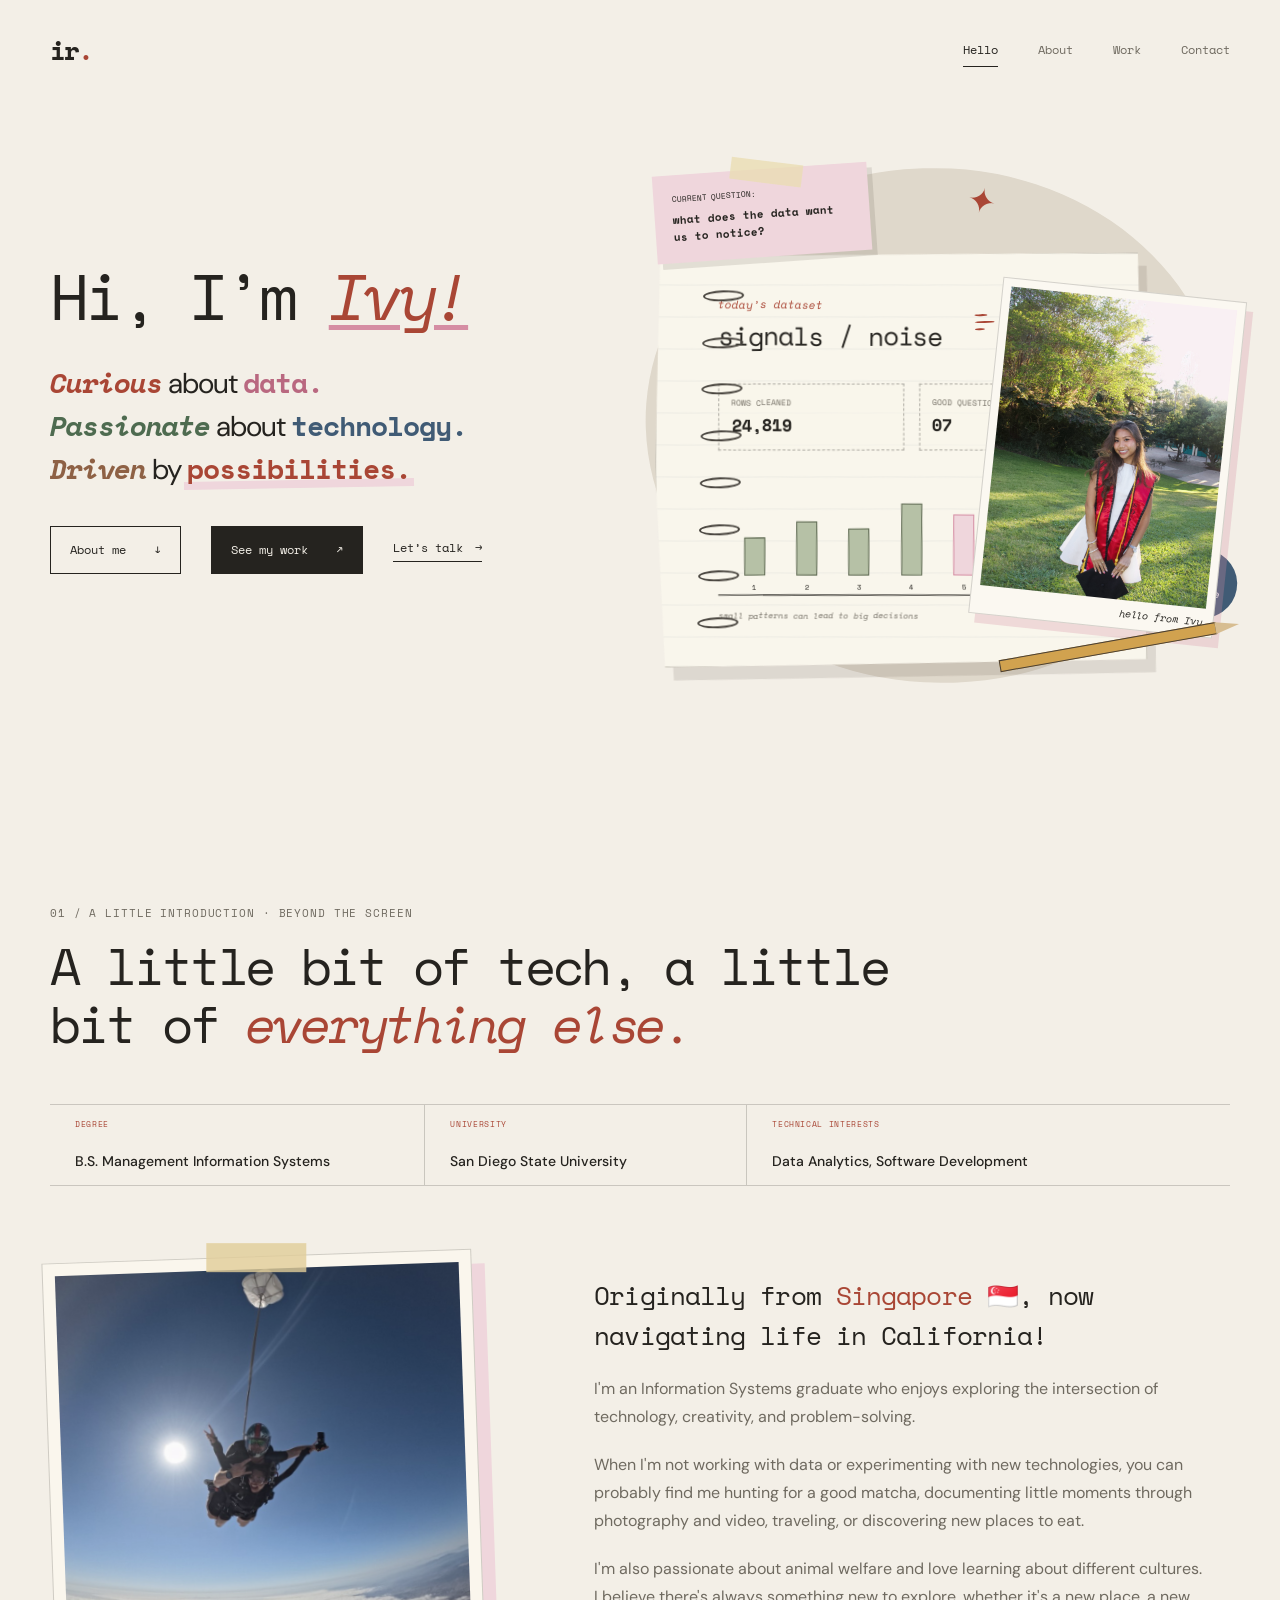
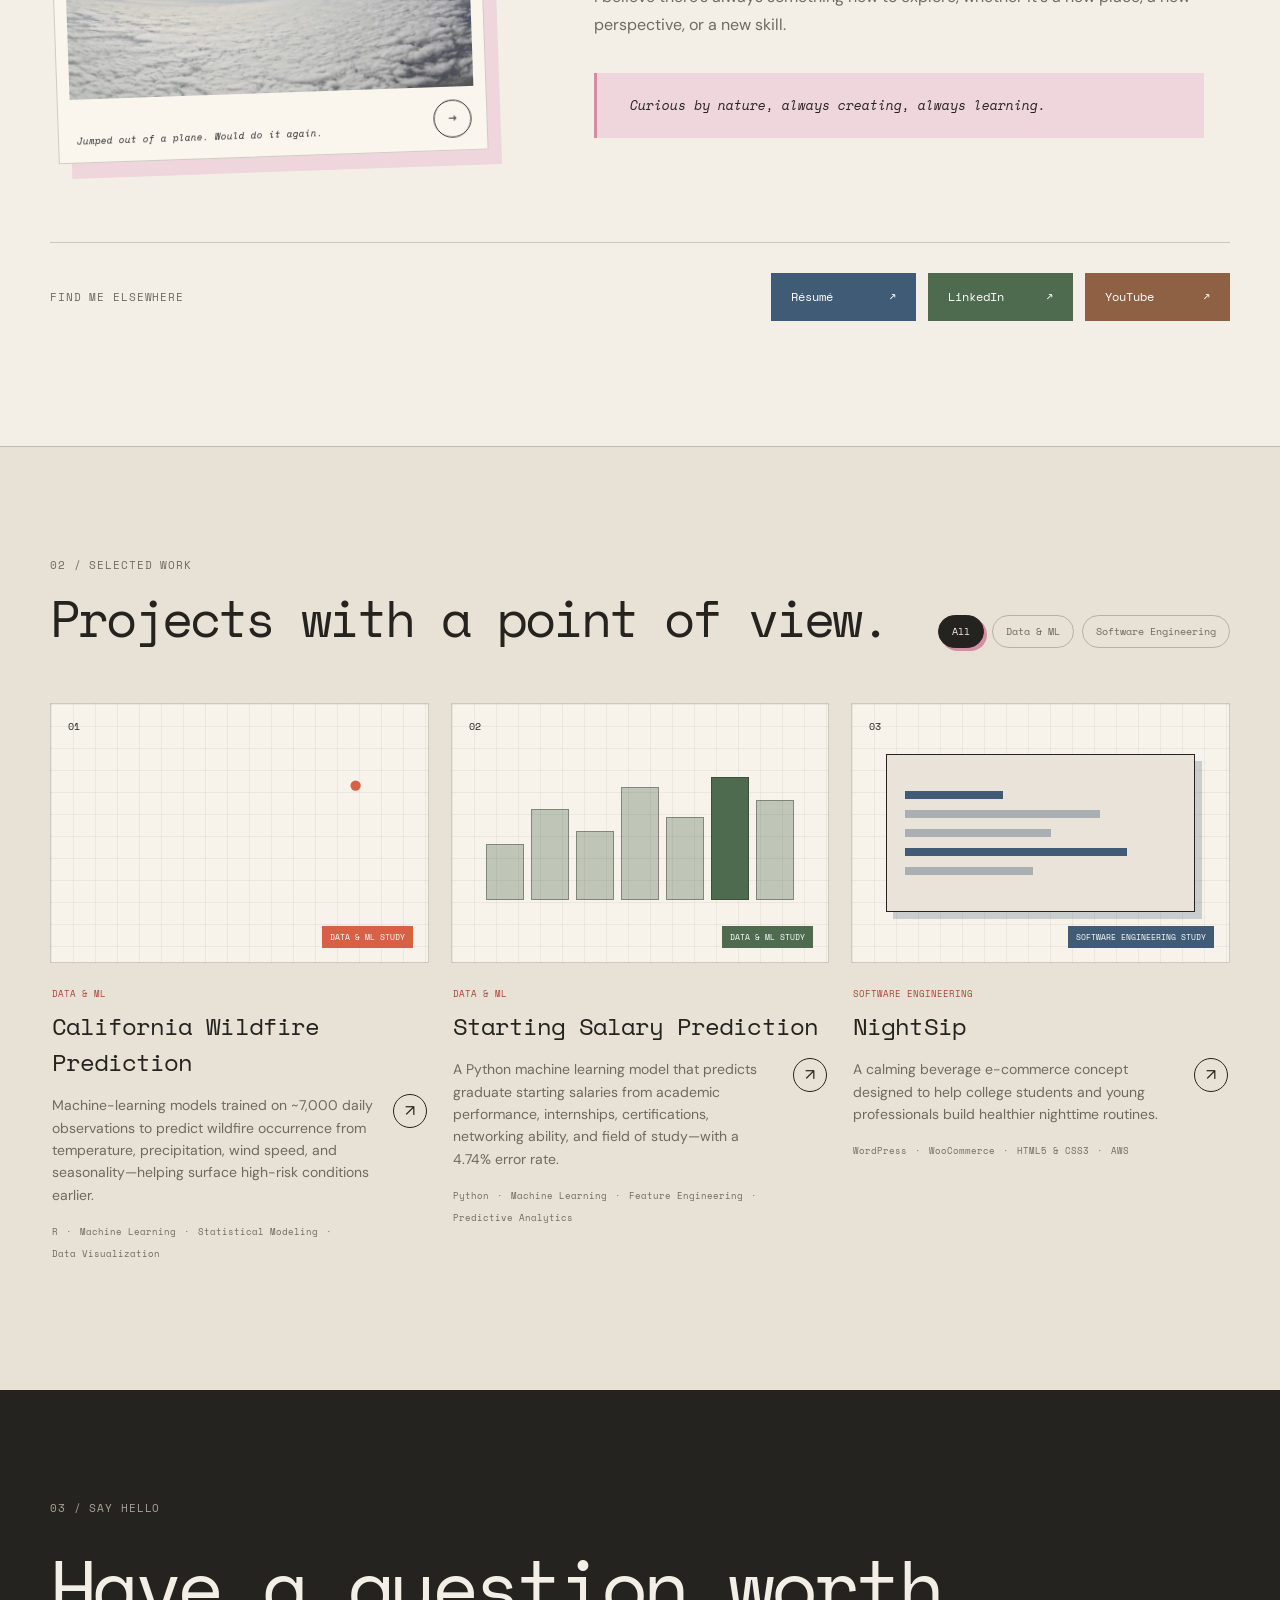
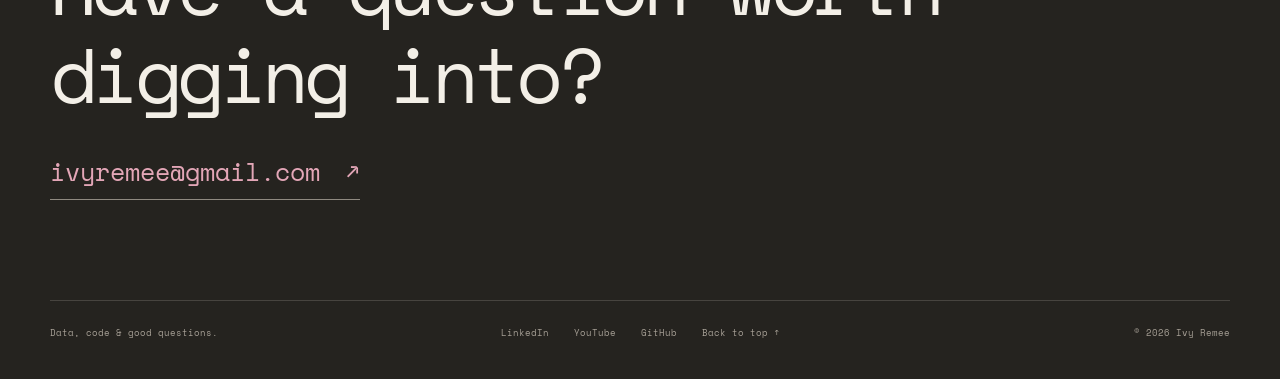
==== commit f02bde7b: "Update email addresses in index.html" ====
--- a/index.html
+++ b/index.html
@@ -33,7 +33,7 @@
     <section class="hero page-shell" id="home">
       <div class="hero__copy">
         <h1 class="hero__title">
-          <span class="hero__greeting">Hi, I’m <span class="hero__name">Ivy.</span></span>
+          <span class="hero__greeting">Hi, I’m <span class="hero__name">Ivy!</span></span>
           <span class="hero__statement">
             <span class="hero__line"><em class="hero__lead hero__lead--1">Curious</em> about <strong class="hero__keyword hero__keyword--1">data.</strong></span>
             <span class="hero__line"><em class="hero__lead hero__lead--2">Passionate</em> about <strong class="hero__keyword hero__keyword--2">technology.</strong></span>
@@ -43,7 +43,7 @@
         <div class="hero__actions">
           <a class="button button--light" href="#about">About me <span aria-hidden="true">↓</span></a>
           <a class="button button--dark" href="#work">See my work <span aria-hidden="true">↗</span></a>
-          <a class="text-link" href="mailto:hello@averykim.dev">Let’s talk <span class="text-link__icon" aria-hidden="true">→</span></a>
+          <a class="text-link" href="mailto:ivyremee@gmail.com">Let’s talk <span class="text-link__icon" aria-hidden="true">→</span></a>
         </div>
       </div>
 
@@ -257,7 +257,7 @@
     <div class="page-shell">
       <p class="kicker kicker--light">03 / Say hello</p>
       <h2 class="section-title section-title--footer">Have a question worth<br>digging into?</h2>
-      <a class="footer__contact" href="mailto:hello@averykim.dev">hello@averykim.dev <span class="footer__contact-icon" aria-hidden="true">↗</span></a>
+      <a class="footer__contact" href="mailto:ivyremee@gmail.com">ivyremee@gmail.com<span class="footer__contact-icon" aria-hidden="true">↗</span></a>
       <div class="footer__row">
         <p>Data, code &amp; good questions.</p>
         <div class="footer__links">
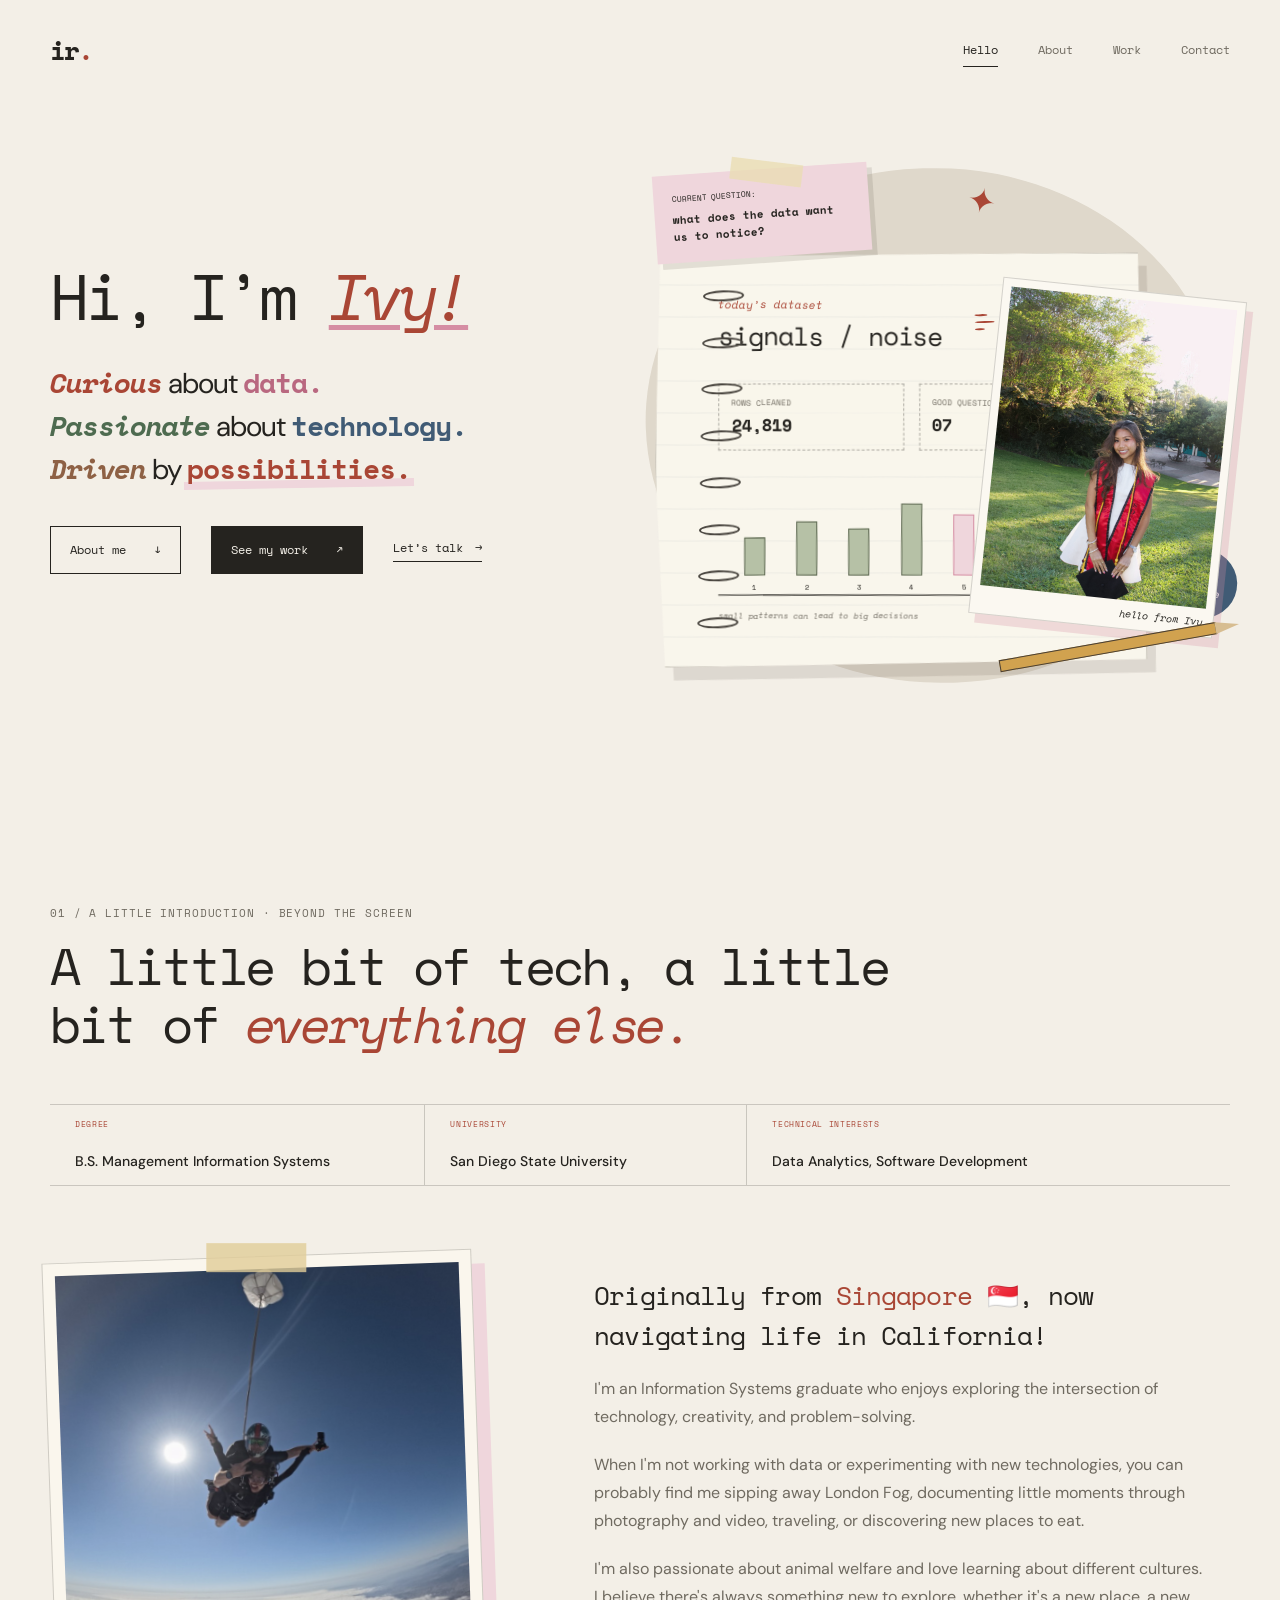
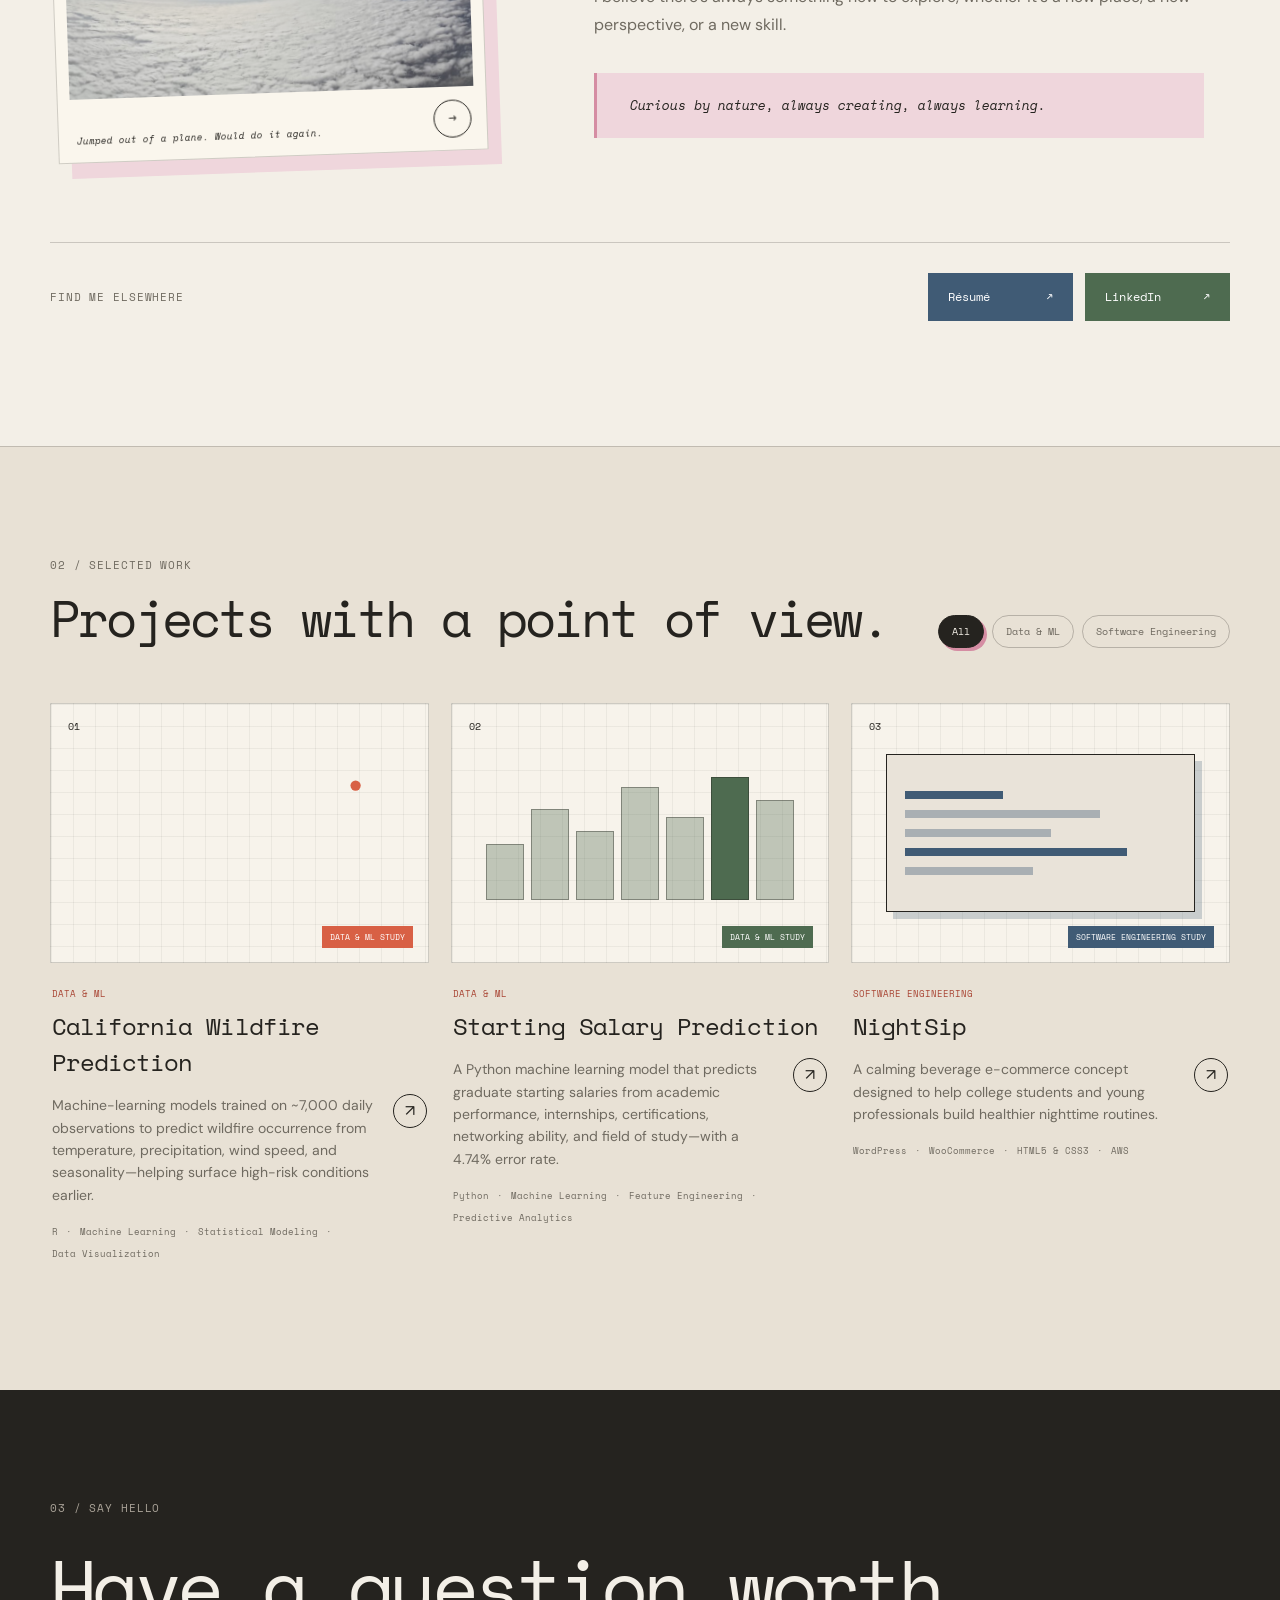
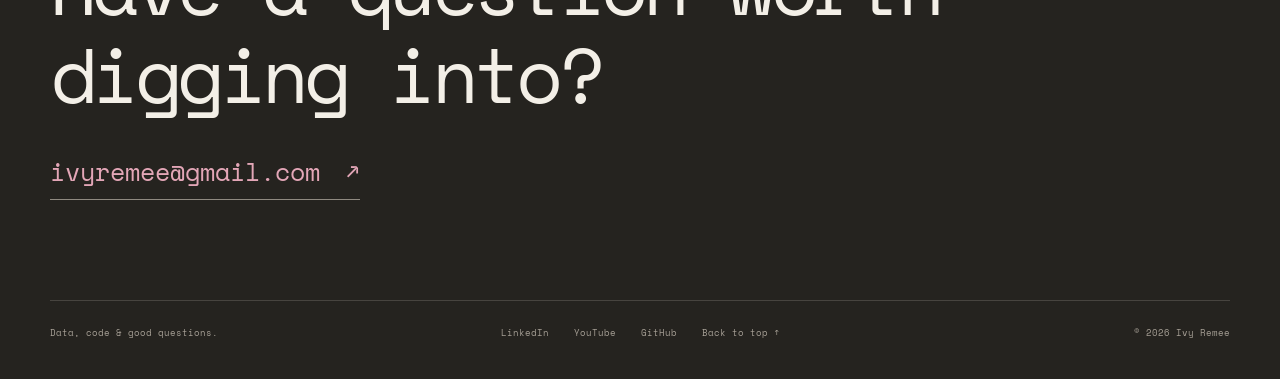
==== commit 82f8507a: "Update alt text and about section description Updated alt text for Ivy's portrait image and modified" ====
--- a/index.html
+++ b/index.html
@@ -56,7 +56,7 @@
             <i class="desk__motion-mark desk__motion-mark--2"></i>
             <i class="desk__motion-mark desk__motion-mark--3"></i>
           </span>
-          <img class="desk__portrait-img" src="assets/ivy-portrait.png" alt="Ivy smiling outdoors on her graduation day">
+          <img class="desk__portrait-img" src="assets/ivy-portrait.png" alt="Ivy's graduated">
           <figcaption class="desk__portrait-caption">hello from Ivy</figcaption>
         </figure>
         <div class="desk__note">
@@ -134,7 +134,7 @@
         <div class="about__copy">
           <p class="about__text about__text--lead">Originally from <strong class="about__accent">Singapore 🇸🇬</strong>, now navigating life in California!</p>
           <p class="about__text">I'm an Information Systems graduate who enjoys exploring the intersection of technology, creativity, and problem-solving.</p>
-          <p class="about__text">When I'm not working with data or experimenting with new technologies, you can probably find me hunting for a good matcha, documenting little moments through photography and video, traveling, or discovering new places to eat.</p>
+          <p class="about__text">When I'm not working with data or experimenting with new technologies, you can probably find me sipping away London Fog, documenting little moments through photography and video, traveling, or discovering new places to eat.</p>
           <p class="about__text">I'm also passionate about animal welfare and love learning about different cultures. I believe there's always something new to explore, whether it's a new place, a new perspective, or a new skill.</p>
           <blockquote class="about__quote">Curious by nature, always creating, always learning.</blockquote>
         </div>
@@ -145,7 +145,6 @@
         <div class="about__links-actions">
           <a class="button button--light button--wide button--resume" href="assets/ivy-remee-resume.pdf" target="_blank" rel="noreferrer">Résumé <span aria-hidden="true">↗</span></a>
           <a class="button button--wide button--linkedin" href="https://www.linkedin.com/in/ivyremee/" target="_blank" rel="noreferrer">LinkedIn <span aria-hidden="true">↗</span></a>
-          <a class="button button--wide button--youtube" href="https://www.youtube.com/@lycheeivvy" target="_blank" rel="noreferrer">YouTube <span aria-hidden="true">↗</span></a>
         </div>
       </div>
     </section>
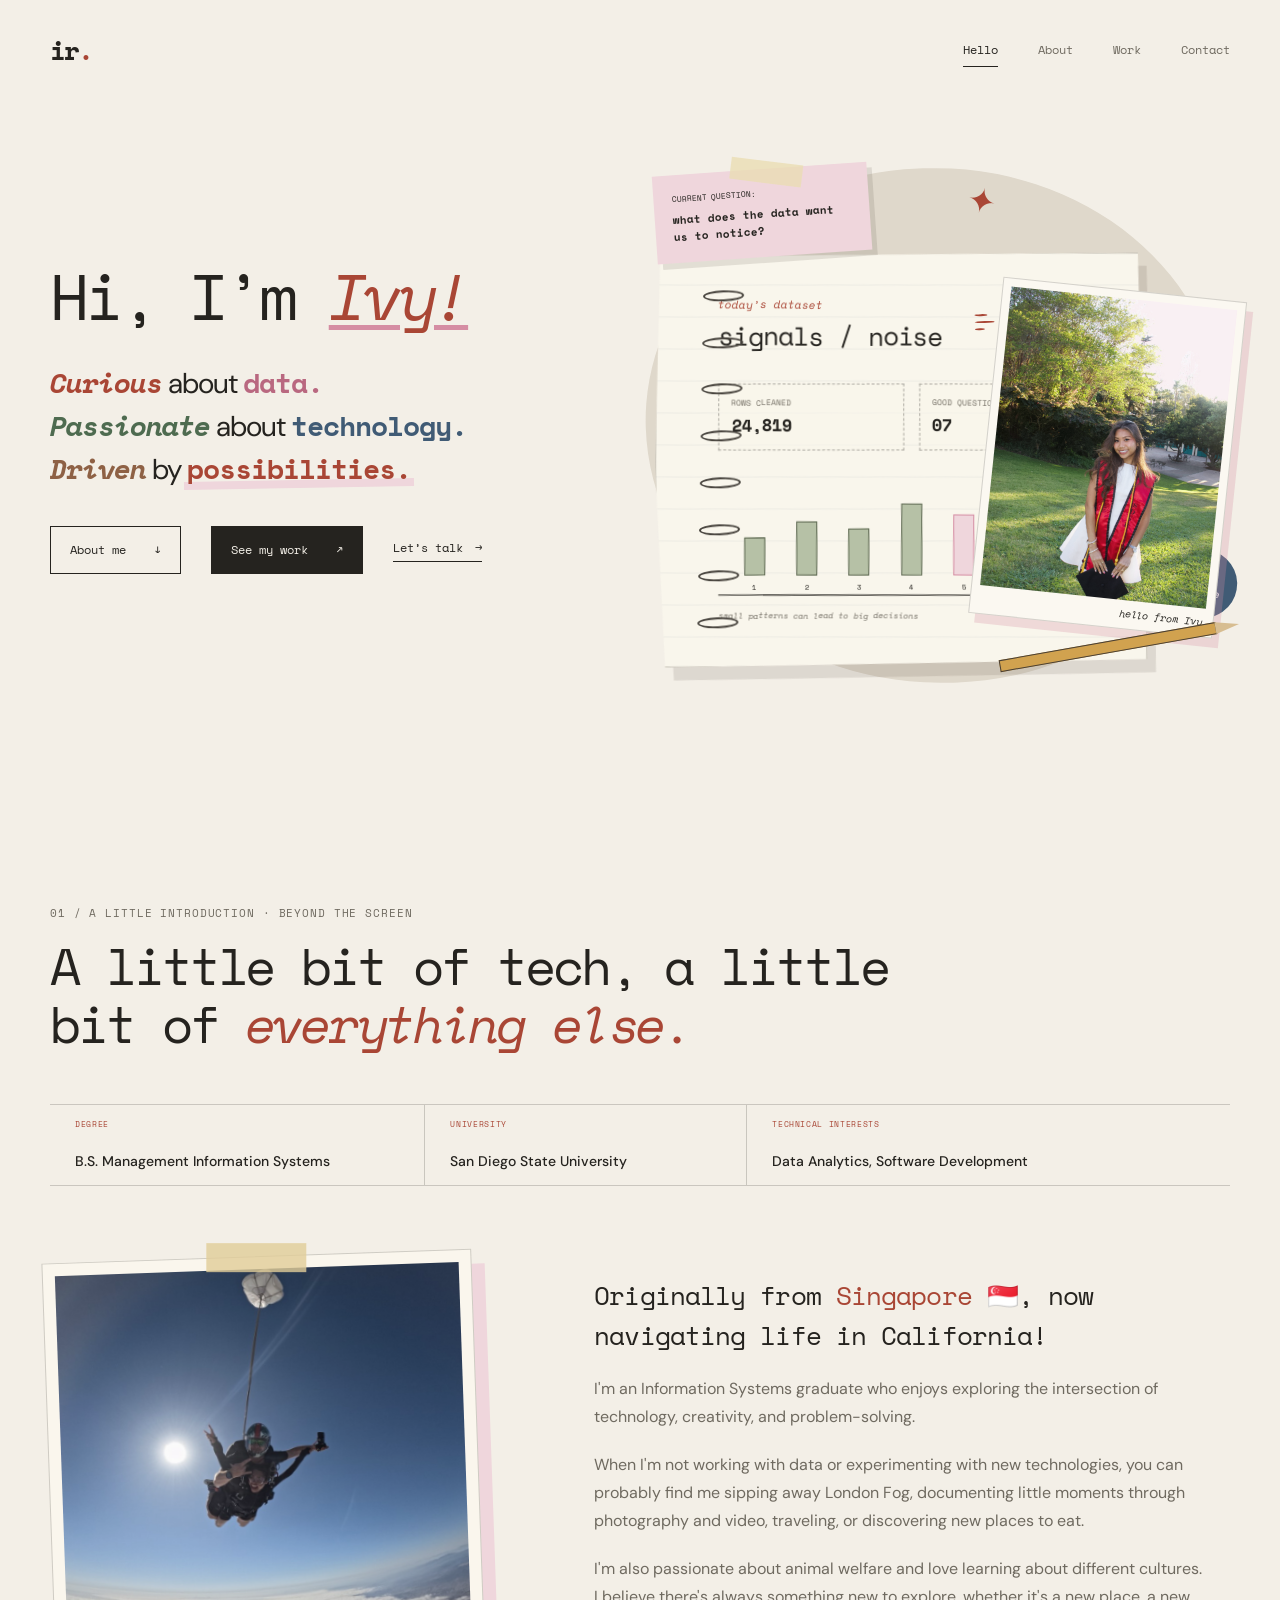
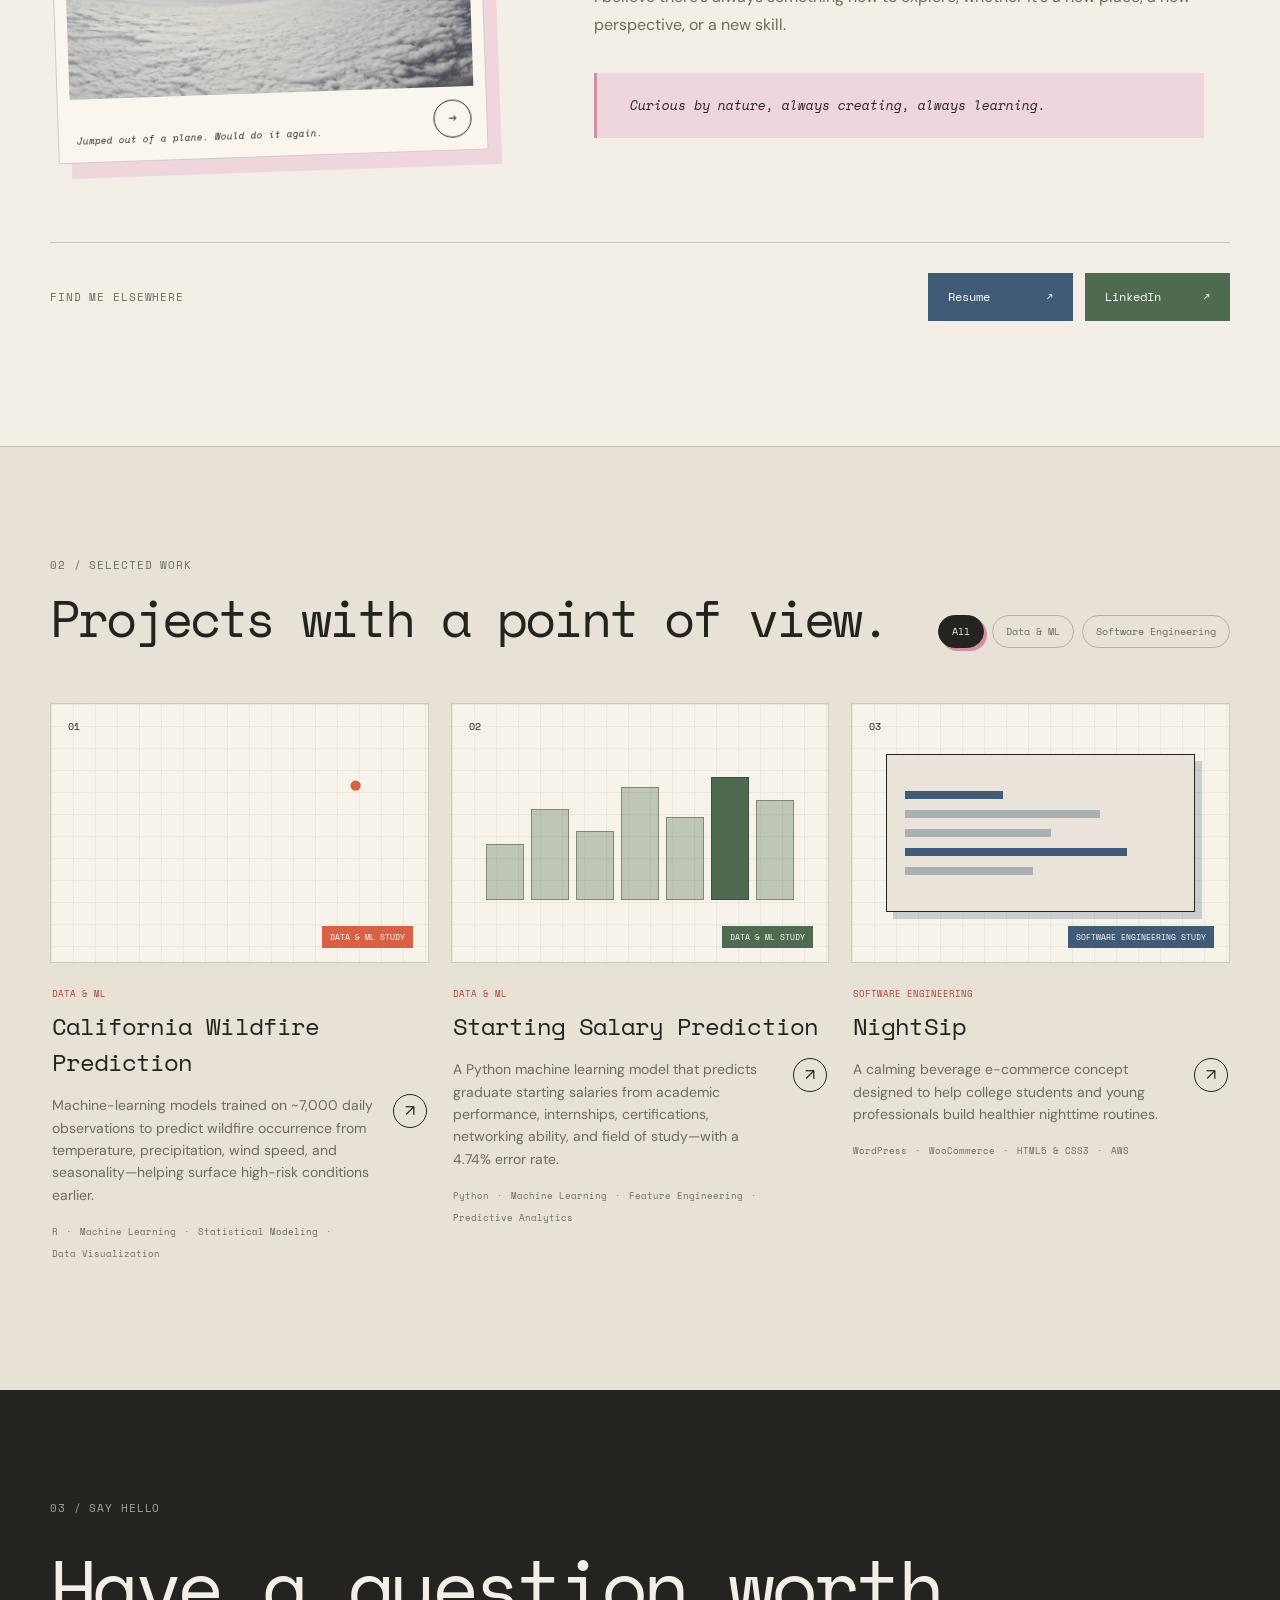
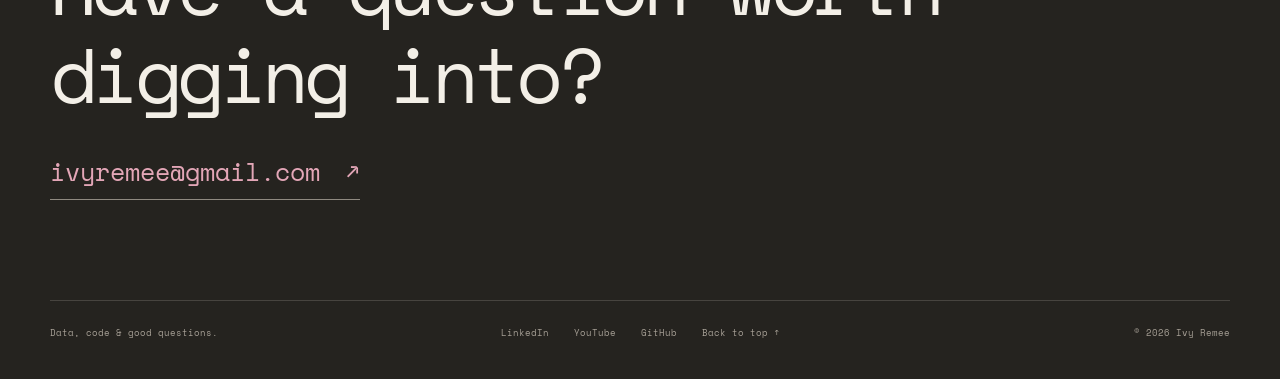
==== commit 7dd66961: "Change 'Résumé' to 'Resume' in index.html" ====
--- a/index.html
+++ b/index.html
@@ -143,7 +143,7 @@
       <div class="about__links" aria-label="Ivy's social links">
         <p class="kicker">Find me elsewhere</p>
         <div class="about__links-actions">
-          <a class="button button--light button--wide button--resume" href="assets/ivy-remee-resume.pdf" target="_blank" rel="noreferrer">Résumé <span aria-hidden="true">↗</span></a>
+          <a class="button button--light button--wide button--resume" href="assets/ivy-remee-resume.pdf" target="_blank" rel="noreferrer">Resume <span aria-hidden="true">↗</span></a>
           <a class="button button--wide button--linkedin" href="https://www.linkedin.com/in/ivyremee/" target="_blank" rel="noreferrer">LinkedIn <span aria-hidden="true">↗</span></a>
         </div>
       </div>
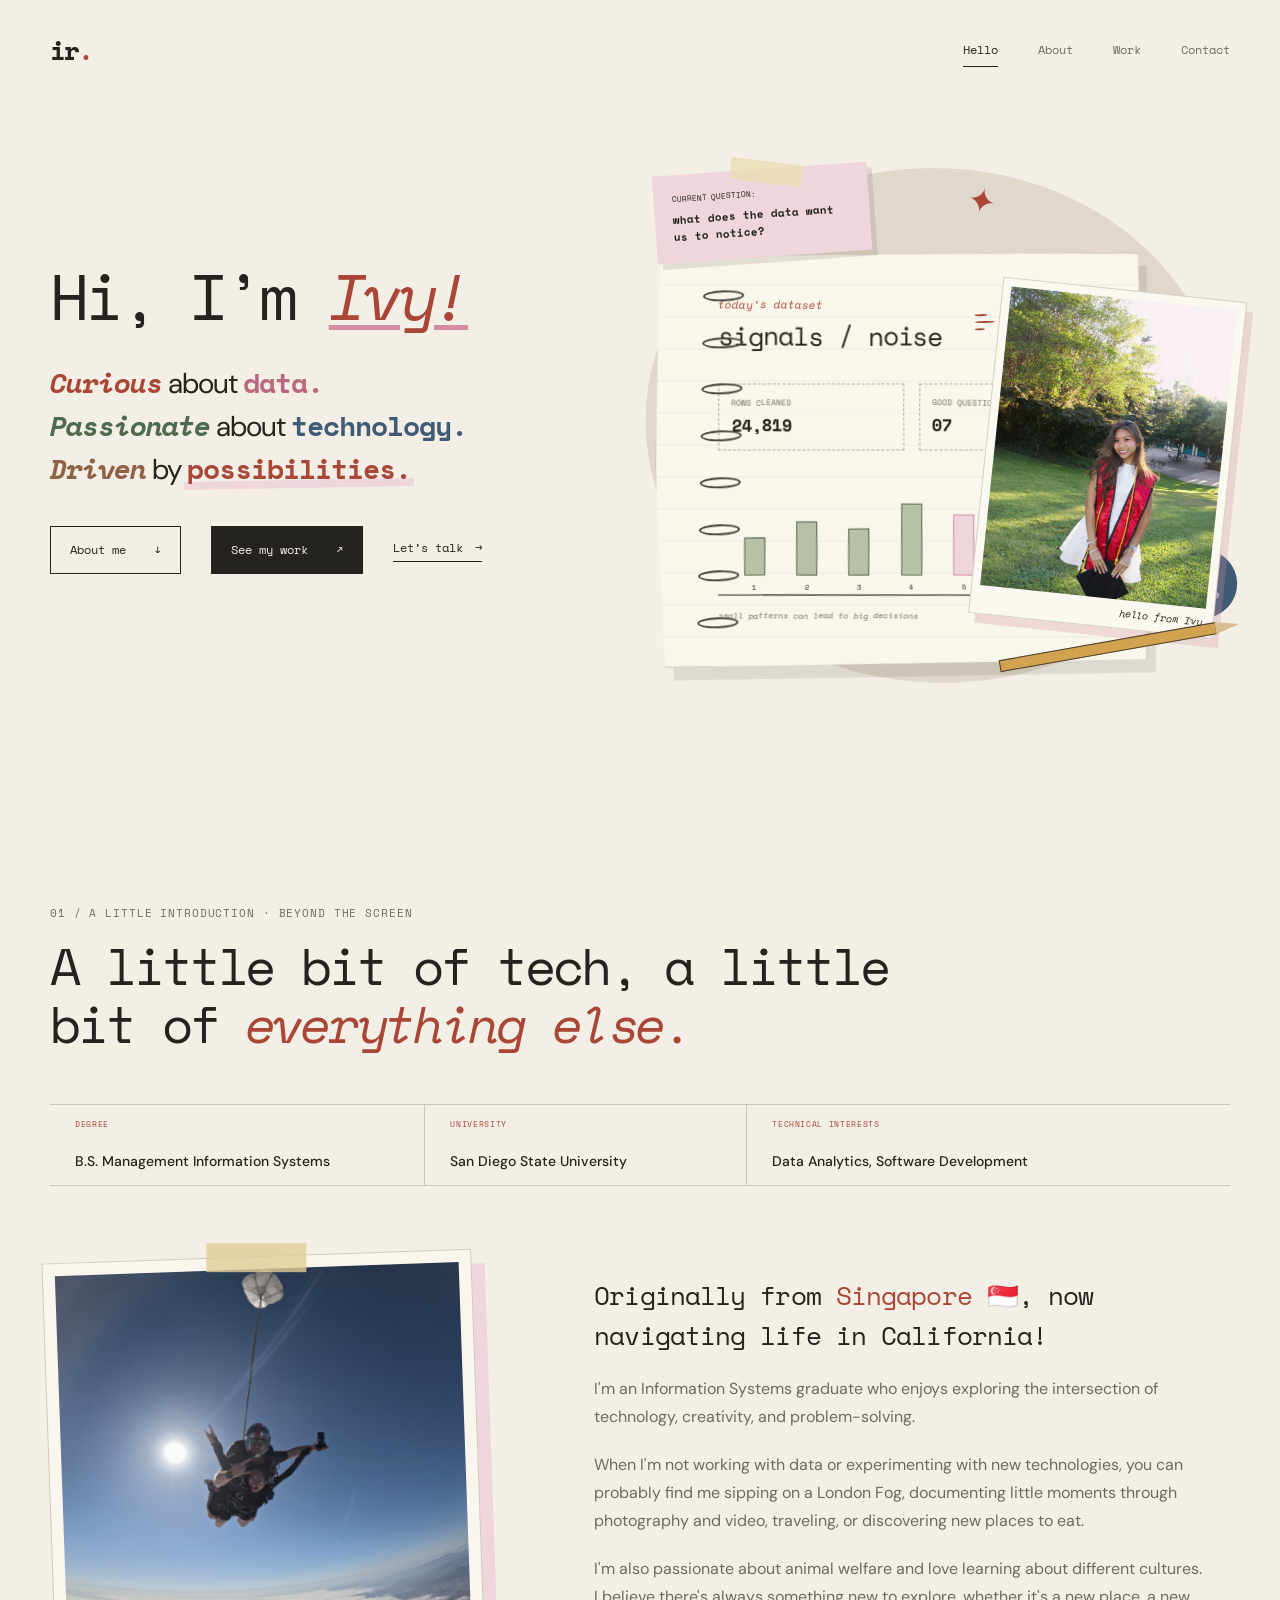
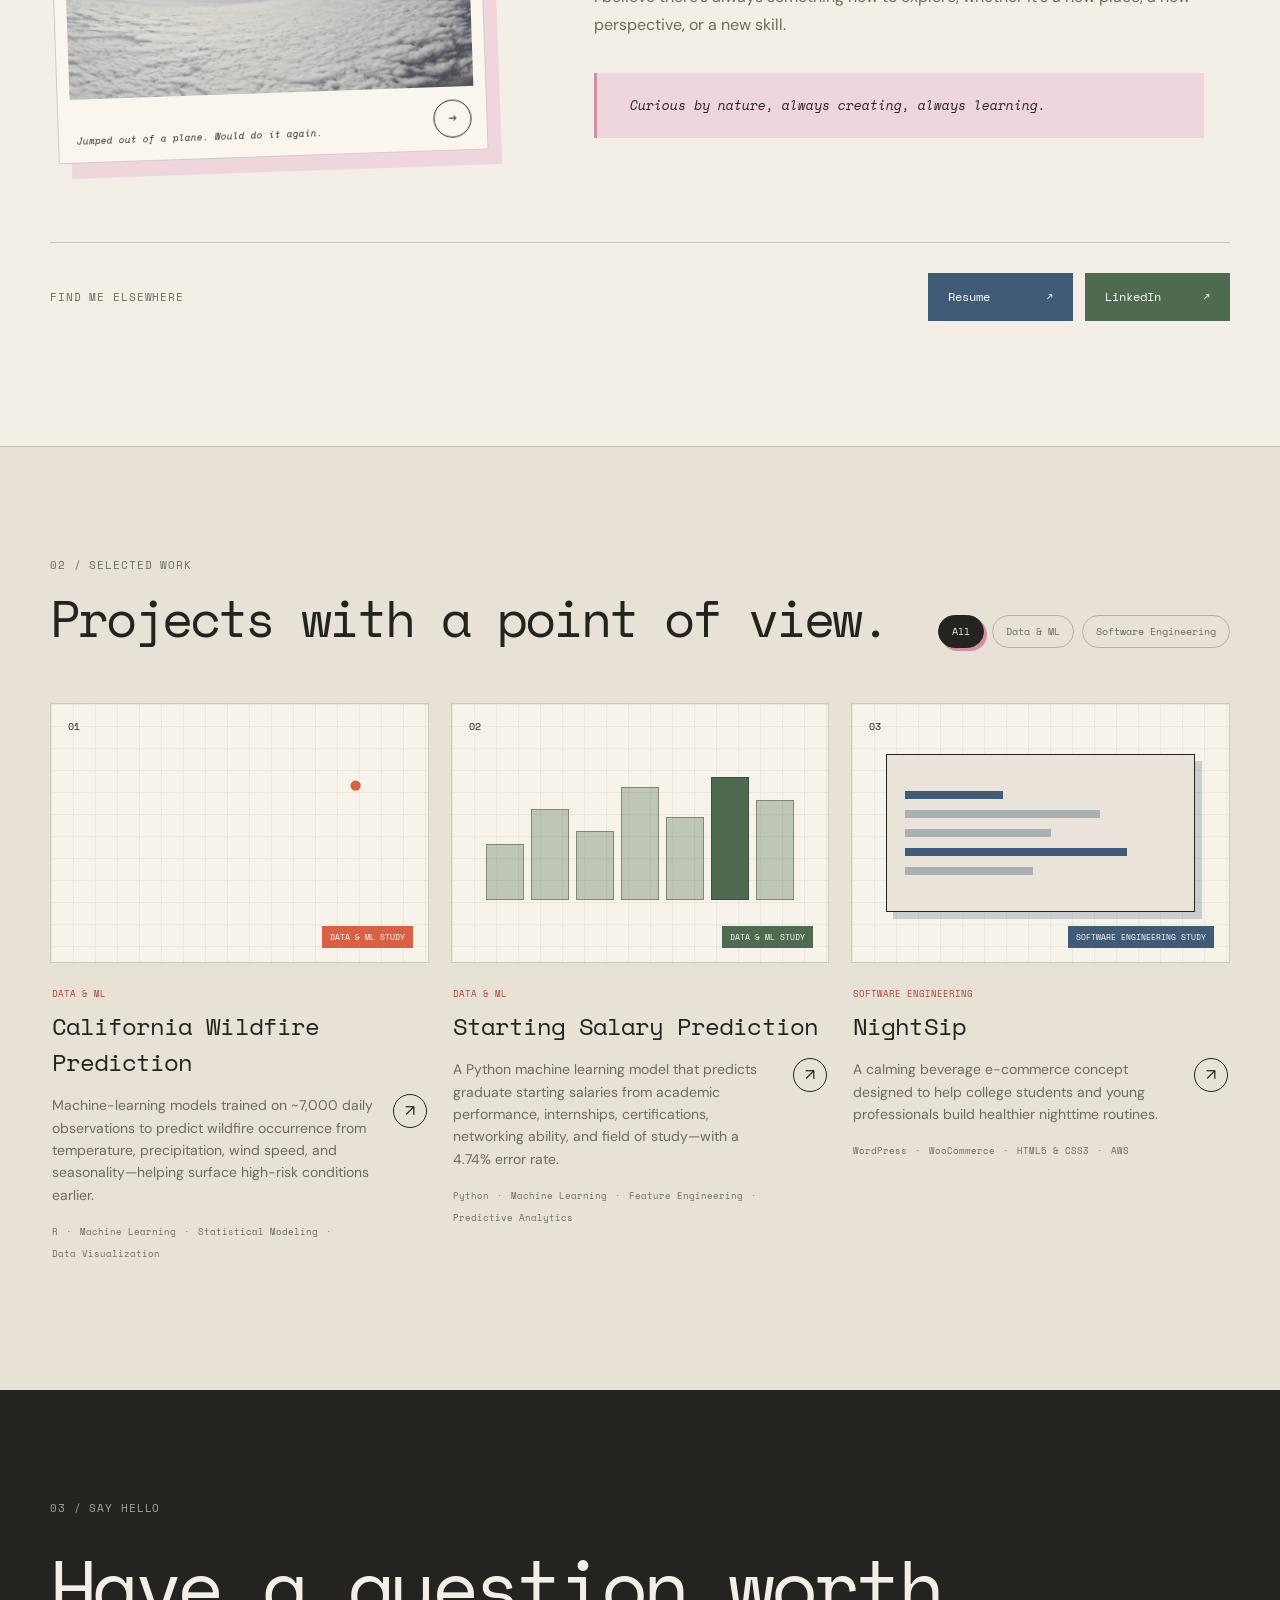
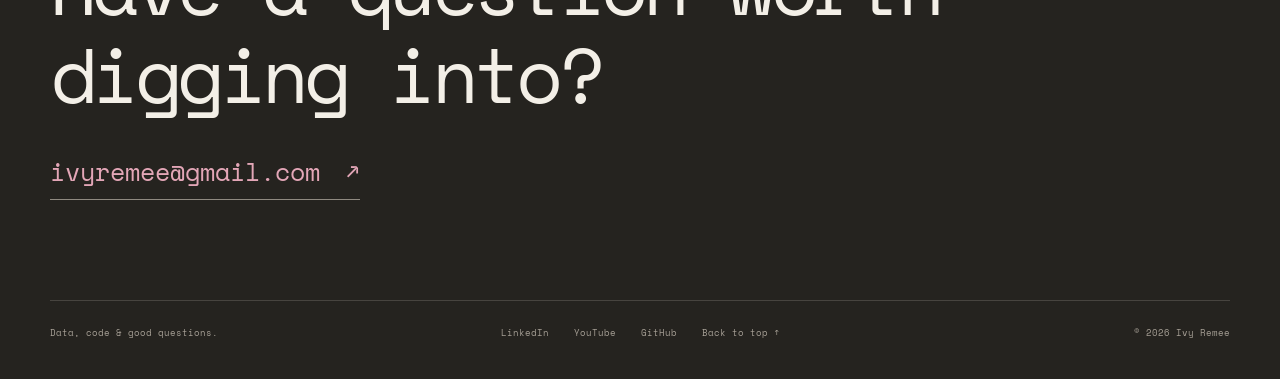
==== commit 6afc6cc5: "Correct typo in about section text" ====
--- a/index.html
+++ b/index.html
@@ -134,7 +134,7 @@
         <div class="about__copy">
           <p class="about__text about__text--lead">Originally from <strong class="about__accent">Singapore 🇸🇬</strong>, now navigating life in California!</p>
           <p class="about__text">I'm an Information Systems graduate who enjoys exploring the intersection of technology, creativity, and problem-solving.</p>
-          <p class="about__text">When I'm not working with data or experimenting with new technologies, you can probably find me sipping away London Fog, documenting little moments through photography and video, traveling, or discovering new places to eat.</p>
+          <p class="about__text">When I'm not working with data or experimenting with new technologies, you can probably find me sipping on a London Fog, documenting little moments through photography and video, traveling, or discovering new places to eat.</p>
           <p class="about__text">I'm also passionate about animal welfare and love learning about different cultures. I believe there's always something new to explore, whether it's a new place, a new perspective, or a new skill.</p>
           <blockquote class="about__quote">Curious by nature, always creating, always learning.</blockquote>
         </div>
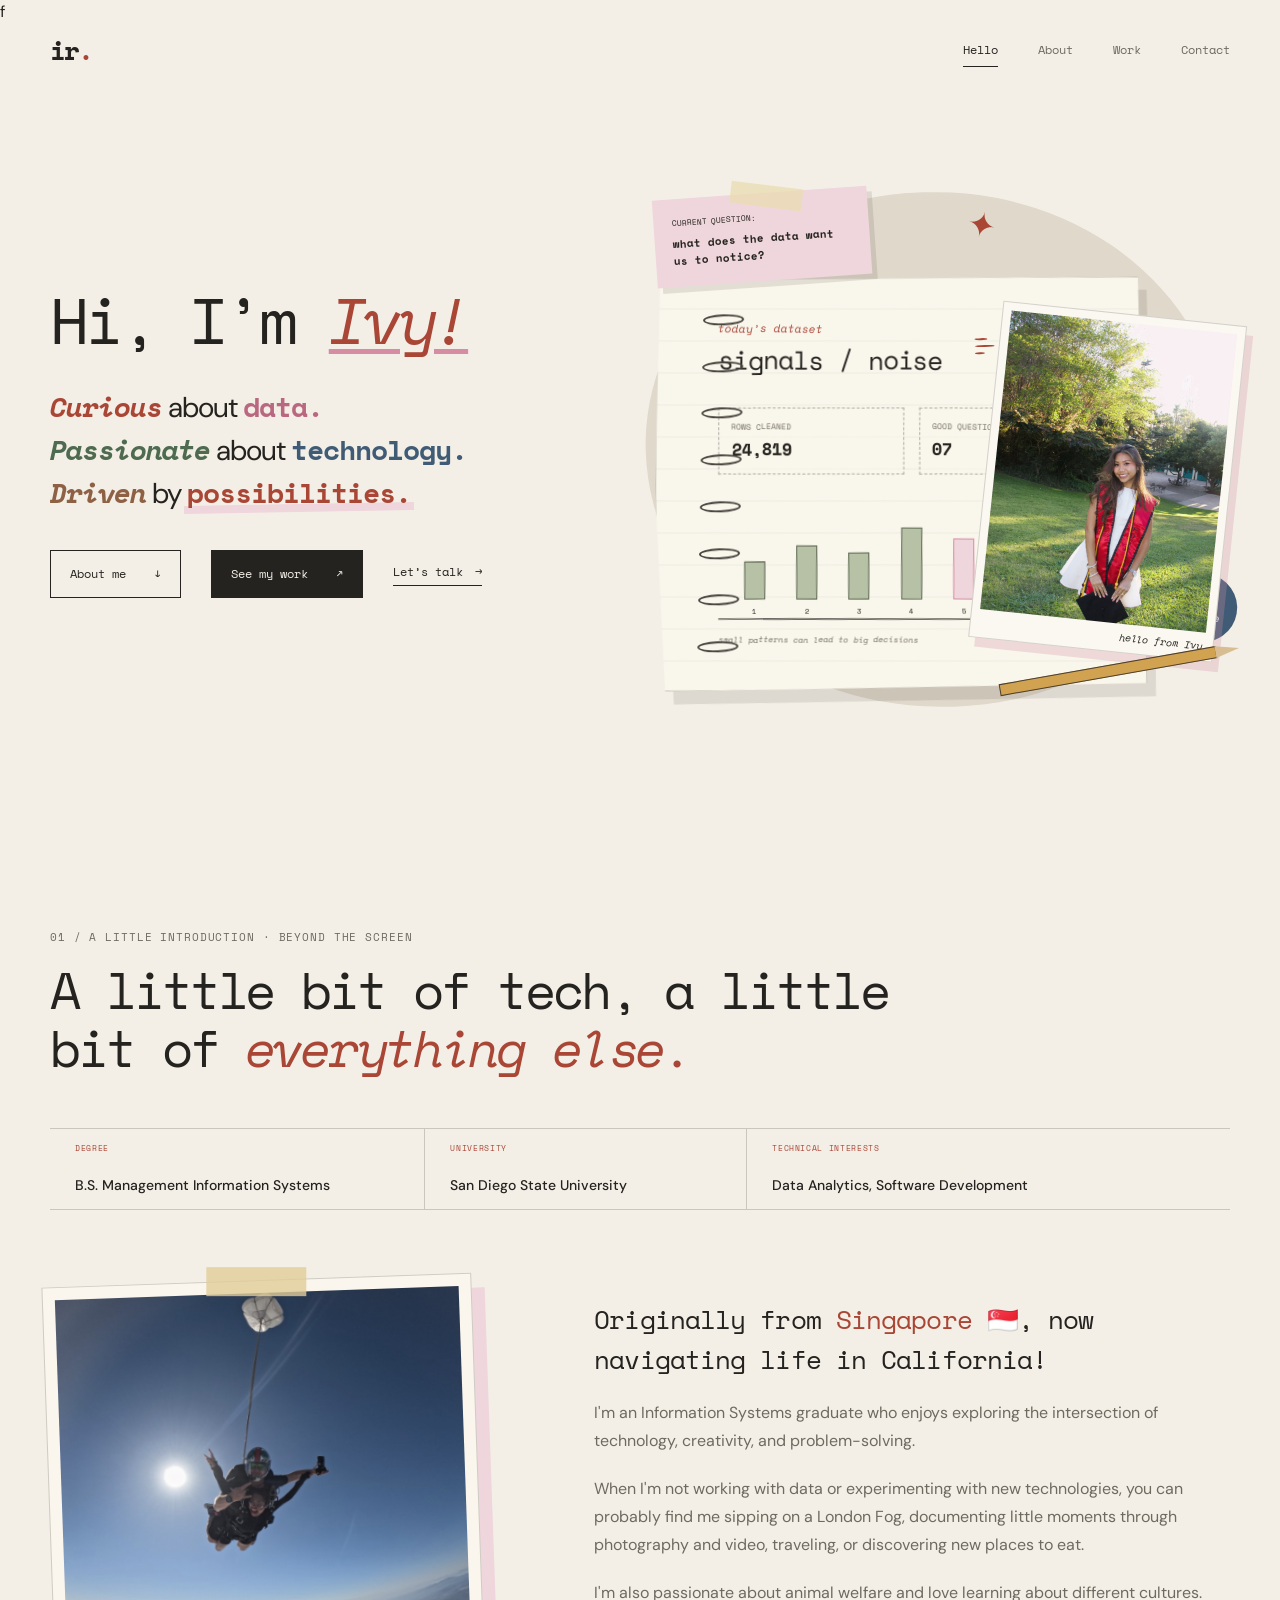
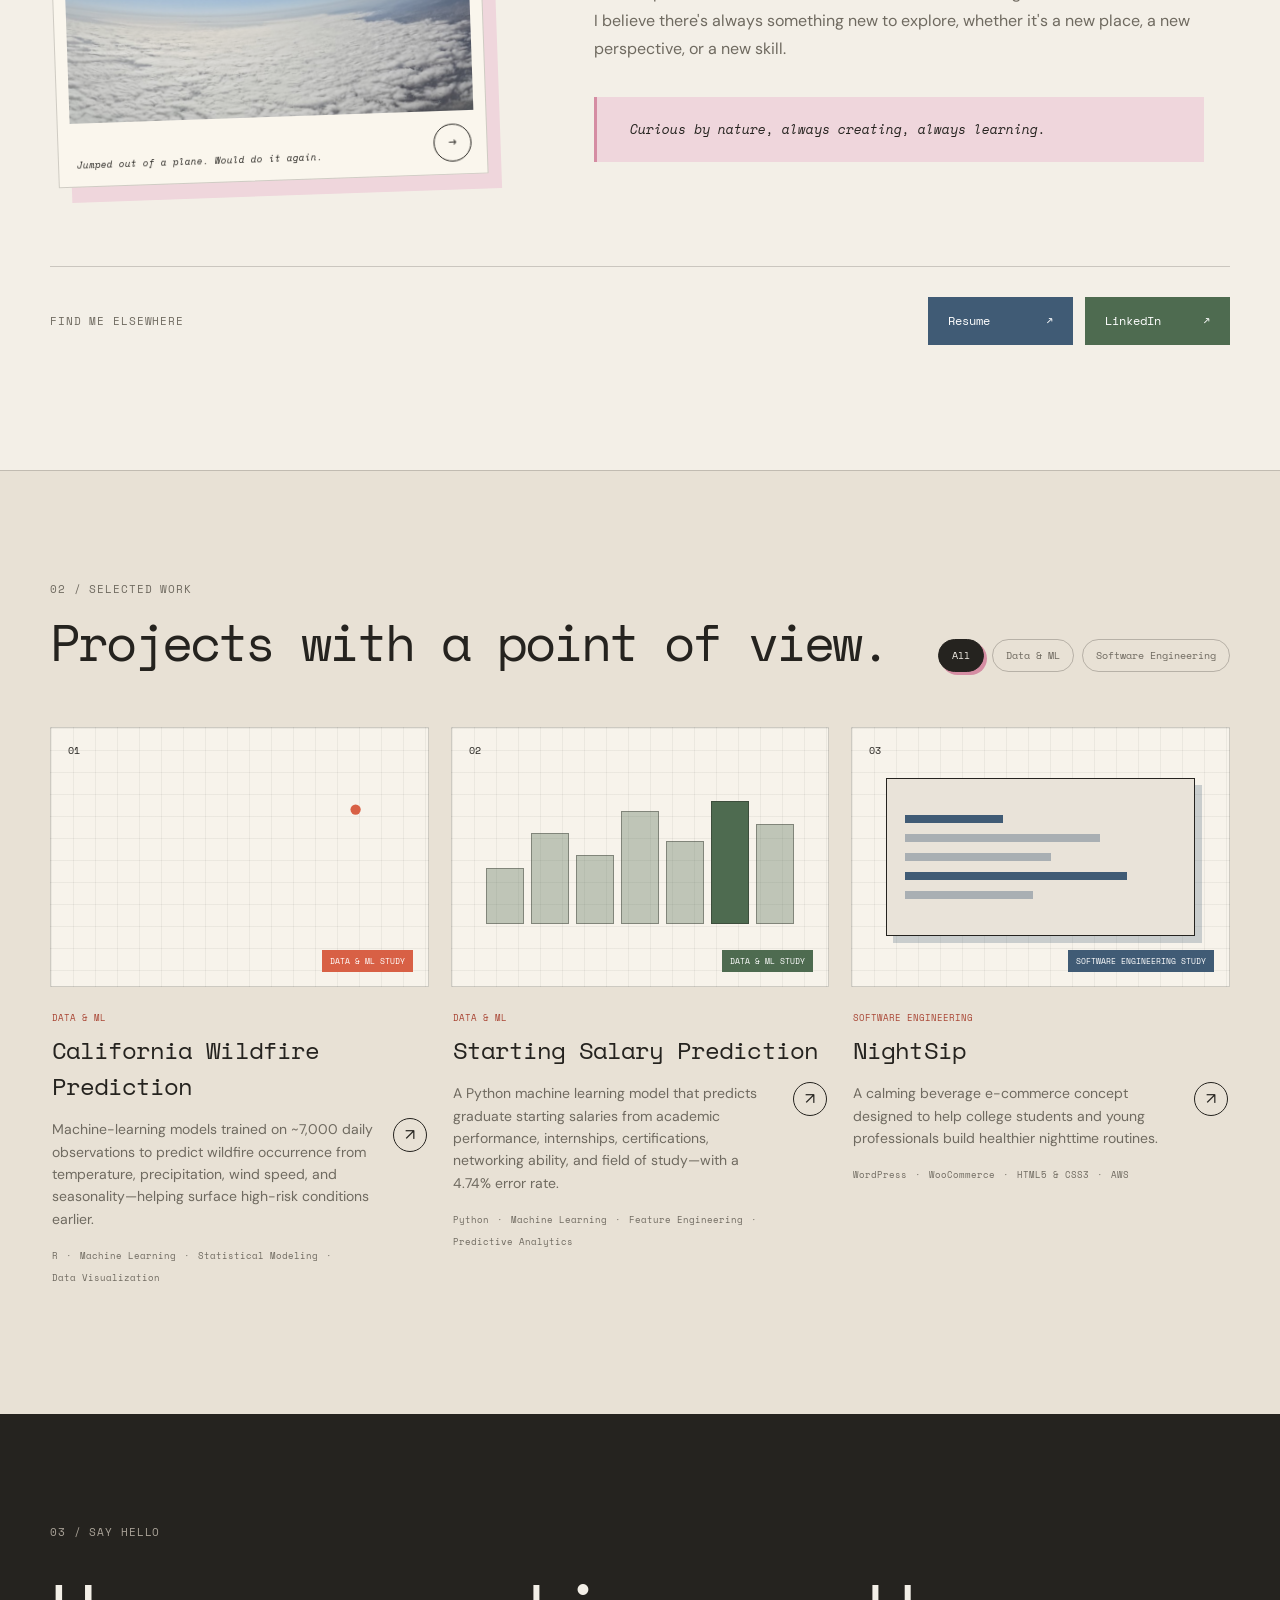
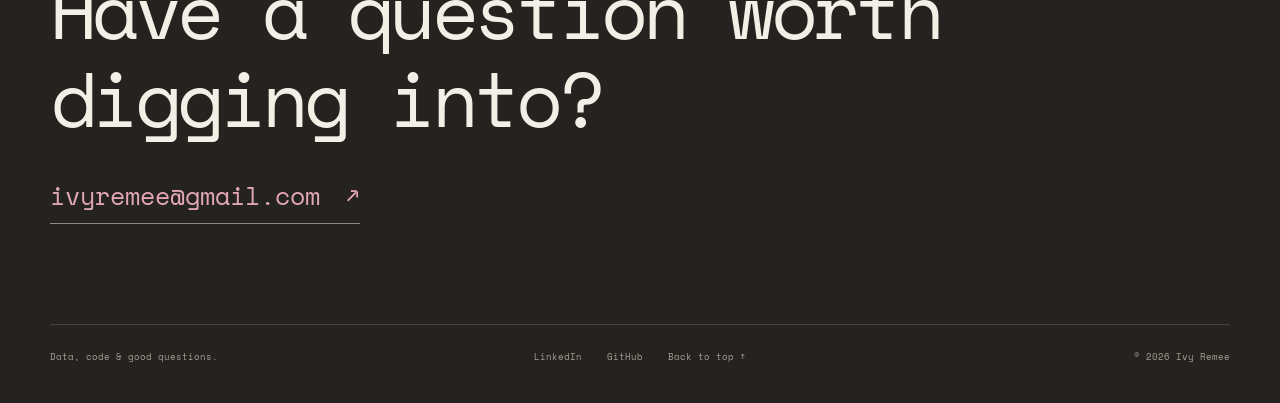
==== commit dec7c9f4: "Remove YouTube link from footer Removed YouTube link from the footer." ====
--- a/index.html
+++ b/index.html
@@ -1,5 +1,4 @@
-<!DOCTYPE html>
-<html lang="en">
+f<html lang="en">
 <head>
   <meta charset="UTF-8">
   <meta name="viewport" content="width=device-width, initial-scale=1.0">
@@ -261,7 +260,6 @@
         <p>Data, code &amp; good questions.</p>
         <div class="footer__links">
           <a class="footer__link" href="https://www.linkedin.com/in/ivyremee/" target="_blank" rel="noreferrer">LinkedIn</a>
-          <a class="footer__link" href="https://www.youtube.com/@lycheeivvy" target="_blank" rel="noreferrer">YouTube</a>
           <a class="footer__link" href="https://github.com" target="_blank" rel="noreferrer">GitHub</a>
           <a class="footer__link" href="#home">Back to top ↑</a>
         </div>
